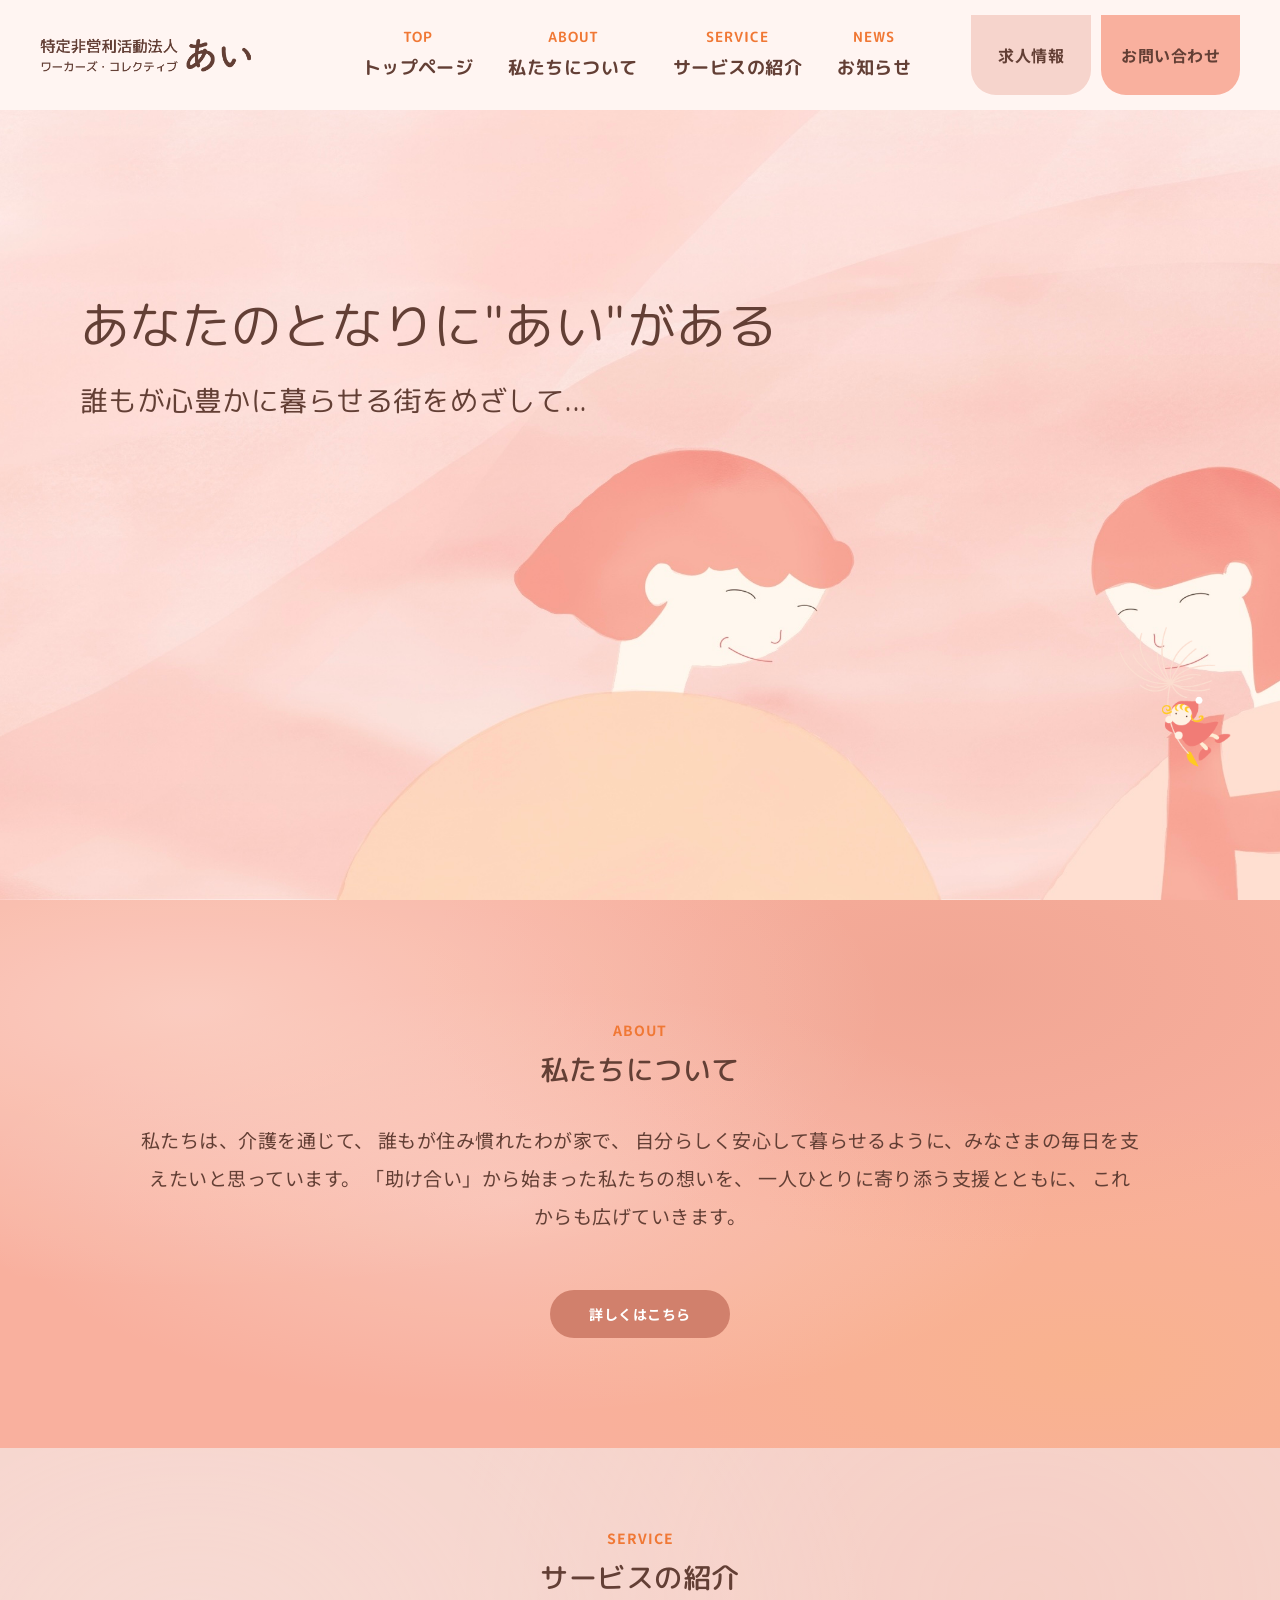
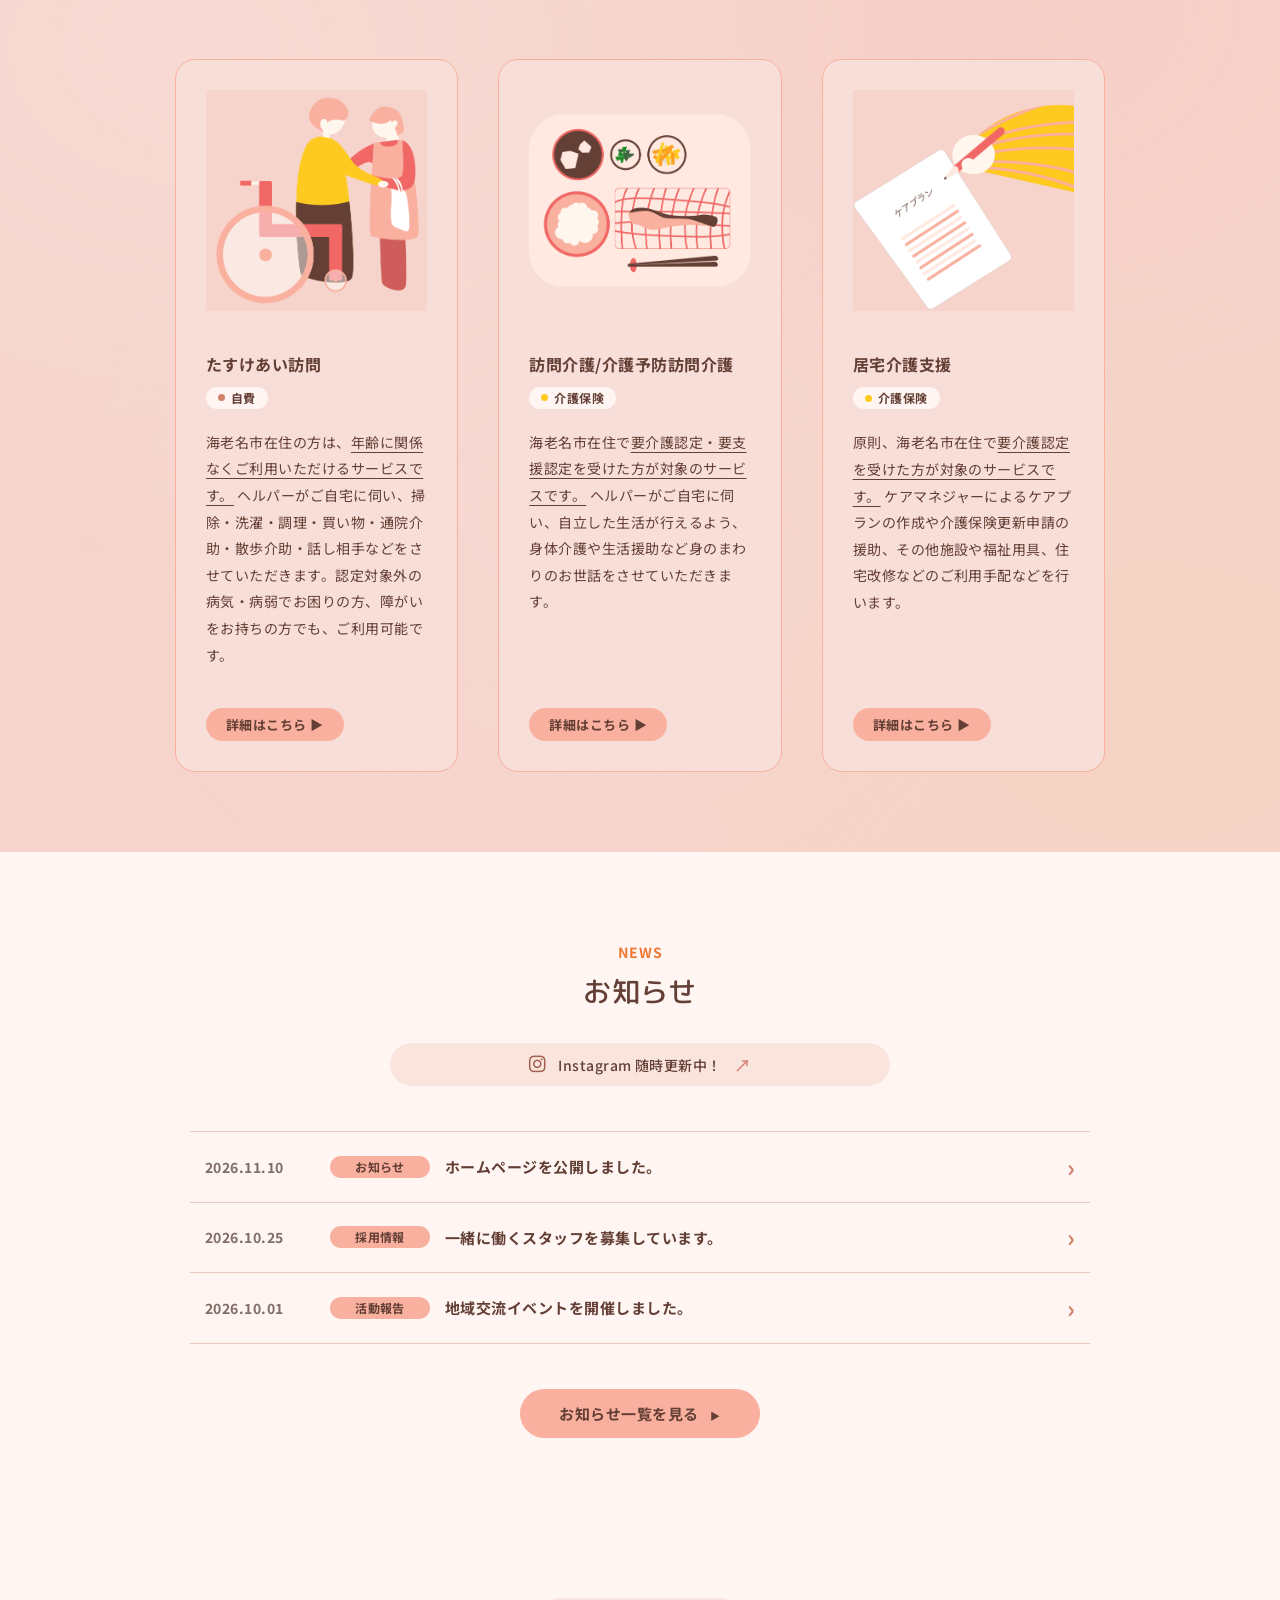
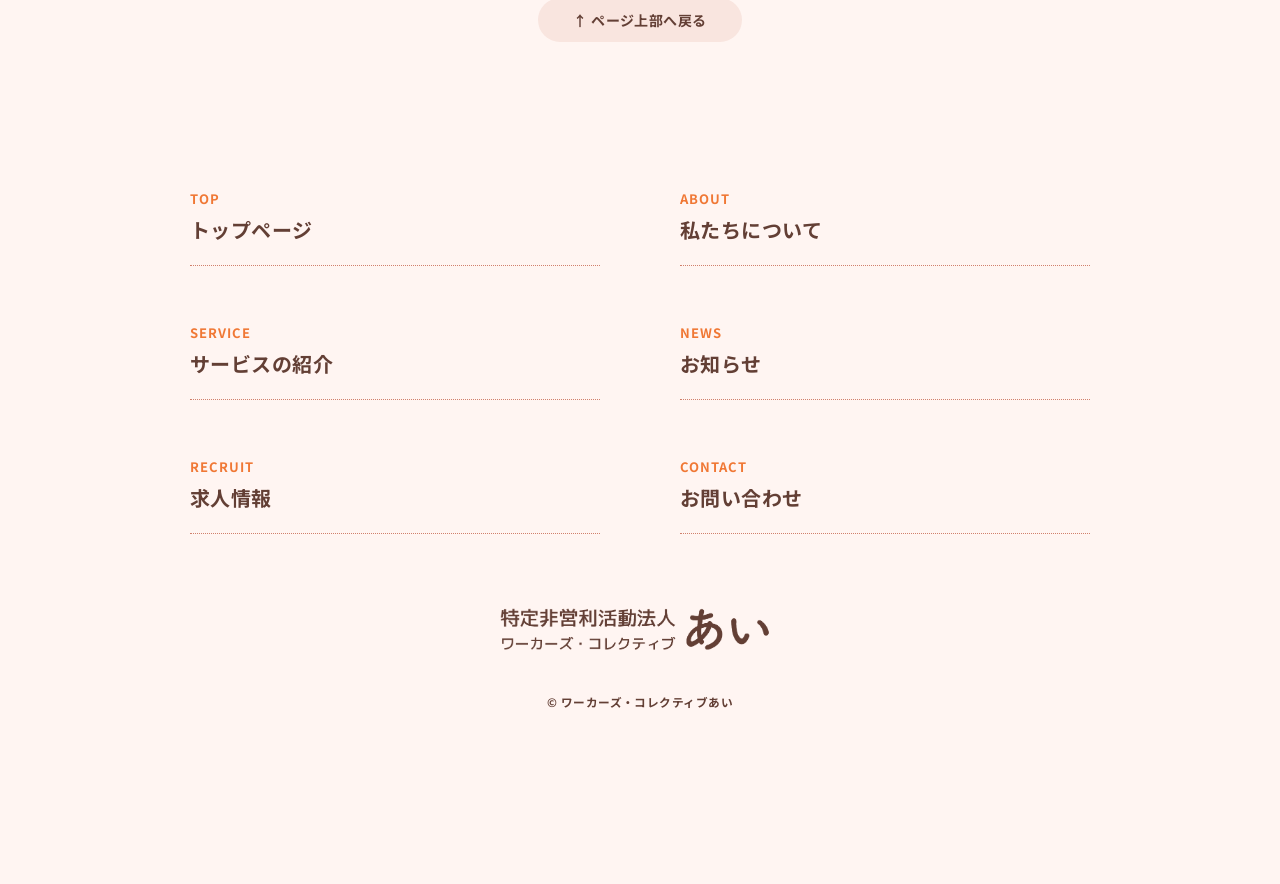
==== index.html @ 120c7721 "11131552" ====
<!DOCTYPE html>
<html>

<head>
    <meta charset="UTF-8">
    <title> トップページ |ワーカーズ・コレクティブ あい</title>
    <meta name="description" content="あなたのとなりに あい がある。誰もが心豊かに暮らせる街をめざして...">
    <meta name="viewport" content="width=device-width">
    <script src="./js/toggle-menu.js"></script>
    <link href="./css/common.css" rel="stylesheet">
    <link href="./css/index.css" rel="stylesheet">
    <link rel="preconnect" href="https://fonts.googleapis.com">
    <link rel="preconnect" href="https://fonts.gstatic.com" crossorigin>
    <link href="https://fonts.googleapis.com/css2?family=M+PLUS+Rounded+1c:wght@400;500;700&family=Noto+Sans+JP:wght@400;500;700&display=swap" rel="stylesheet">
<!-- Font Awesome -->
<link rel="stylesheet"
href="https://cdnjs.cloudflare.com/ajax/libs/font-awesome/6.5.2/css/all.min.css">
<link href="https://fonts.googleapis.com/css2?family=M+PLUS+Rounded+1c:wght@400;500;700&family=Noto+Sans+JP:wght@400;500;700&family=Montserrat:wght@400;500;600&display=swap" rel="stylesheet"></head>

<body>

<!-- headerここから -->
<header class="header" id="top">
    <div class="header-inner">

        <!-- ロゴ -->
        <a class="header-logo" href="./index.html">
            <img src="./images/index/logo-header.png" alt="あい">
        </a>

        <!-- メニュー本体 -->
        <div class="header-site-menu">
            <nav class="site-menu">
                <ul>
                    <li>
                        <a href="./index.html">
                            <span class="menu-en">TOP</span>
                            <span class="menu-ja">トップページ</span>
                        </a>
                    </li>

                    <li>
                        <a href="./about.html">
                            <span class="menu-en">ABOUT</span>
                            <span class="menu-ja">私たちについて</span>
                        </a>
                    </li>

                    <li>
                        <a href="./service.html">
                            <span class="menu-en">SERVICE</span>
                            <span class="menu-ja">サービスの紹介</span>
                        </a>
                    </li>

                    <li>
                        <a href="./news.html">
                            <span class="menu-en">NEWS</span>
                            <span class="menu-ja">お知らせ</span>
                        </a>
                    </li>
                </ul>
            </nav>
        </div>

        <!-- 求人・お問い合わせボタン -->
        <div class="header-actions">

            <a href="./recruit.html" class="header-action recruit">
                求人情報
            </a>

            <a href="./contact.html" class="header-action contact">
                お問い合わせ
            </a>

            <!-- スマホ用MENUボタン -->
            <button class="toggle-menu-button"
                aria-label="メニューを開く"
                aria-expanded="false">
                <span></span>
                <span></span>
                <span class="menu-label">MENU</span>
            </button>

        </div>

    </div>
</header>
<!-- headerここまで -->

    <!-- mainここから -->
<main class="main">
    <div class="first-view">
<div class="ai-character-wrap">
    <img class="ai-character" src="./images/index/ai.png" alt="">
</div>
        <div class="first-view-text fade-in">
            <h1>あなたのとなりに"あい"がある</h1>
            <h2>誰もが心豊かに暮らせる街をめざして...</h2>
        </div>
    </div>
    

<div class="concept">

    <section class="concept-inner watercolor-bg">

        <p class="section-en fade-in">ABOUT</p>

        <h1 class="fade-in">私たちについて</h1>

        <p class="conceptmessage fade-in">
            私たちは、介護を通じて、
            誰もが住み慣れたわが家で、
            自分らしく安心して暮らせるように、みなさまの毎日を支えたいと思っています。
            「助け合い」から始まった私たちの想いを、
            一人ひとりに寄り添う支援とともに、
            これからも広げていきます。
        </p>

        <div class="link-button-area fade-in">
            <a class="link-button fade-in" href="./about.html">詳しくはこちら</a>
        </div>

    </section>

</div>


        <div class="service">
<p class="section-en fade-in">SERVICE</p>
<h1 class="fade-in">サービスの紹介</h1>

            <ul class="service-list fade-in">
                <li> 
                    <div class="service-card fade-in">

        <img src="./images/index/service1.png" alt="たすけあい訪問(自費)">
                   
                        <dl>
                        <dt class="service-title">
                            たすけあい訪問
                        </dt>

                                                    <span class="service-badge">
                                <span class="badge-dot"></span>
                                自費
                            </span>

<dd>
  海老名市在住の方は、<span class="underline-text">年齢に関係なくご利用いただけるサービスです。</span>

  ヘルパーがご自宅に伺い、掃除・洗濯・調理・買い物・通院介助・散歩介助・話し相手などをさせていただきます。認定対象外の病気・病弱でお困りの方、障がいをお持ちの方でも、ご利用可能です。
                        </dd>
                    </dl>

                    <!-- 詳細はこちらボタン -->
                    <div class="service-more">
                        <a href="./service.html">詳細はこちら ▶</a>
                    </div>

                    </div>
                </li>


                <li>
                    <div class="service-card fade-in">
                    <img src="./images/index/service2.png" alt="訪問介護・介護予防 訪問介護(介護保険)">
                    <dl>
                        <dt class="service-title">
                            訪問介護/介護予防訪問介護
                        </dt>
                                                    <span class="service-badge">
                                <span class="badge-dot2"></span>
                                介護保険
                            </span>

<dd>
  海老名市在住で<span class="underline-text">要介護認定・要支援認定を受けた方が対象のサービスです。</span>

  ヘルパーがご自宅に伺い、自立した生活が行えるよう、身体介護や生活援助など身のまわりのお世話をさせていただきます。
</dd>
                    </dl>
                    <div class="service-more">
    <a href="./service.html">詳細はこちら ▶</a>
</div>

</div>
                </li>

                <li>
                    <div class="service-card fade-in">
                    <img src="./images/index/service3.png" alt="居宅介護支援(介護保険)">
                    <dl>
                        <dt class="service-title">
                            居宅介護支援
                        </dt>
                            <span class="service-badge">
                                <span class="badge-dot2"></span>
                                介護保険
                            </span>

                            <dd>原則、海老名市在住で<span
                                class="underline-text">要介護認定を受けた方が対象のサービスです。</span>
                            ケアマネジャーによるケアプランの作成や介護保険更新申請の援助、その他施設や福祉用具、住宅改修などのご利用手配などを行います。
                        </dd>
                    </dl>
<div class="service-more">
    <a href="./service.html">詳細はこちら ▶</a>
</div>
                    </div>
                </li>
            </ul>
        </div>

<!-- NEWSここから -->
<section class="news-section">

    <div class="news-inner">

<div class="news-heading">
    <p class="section-en fade-in">NEWS</p>
    <h1 class="fade-in">お知らせ</h1>
</div>

<!-- Instagram案内 -->
<a class="news-instagram-banner"
   href="https://www.instagram.com/ai_ebina_ai/"
   target="_blank"
   rel="noopener noreferrer">

    <i class="fa-brands fa-instagram"></i>
    <span>Instagram 随時更新中！</span>
    <span class="instagram-arrow">↗</span>

</a>

<div class="news-list">
            <a href="#" class="news-item">
                <time datetime="2026-11-10">2026.11.10</time>
                <span class="news-category">お知らせ</span>
                <span class="news-title">
                    ホームページを公開しました。
                </span>
                <span class="news-arrow">›</span>
            </a>

            <a href="#" class="news-item">
                <time datetime="2026-10-25">2026.10.25</time>
                <span class="news-category">採用情報</span>
                <span class="news-title">
                    一緒に働くスタッフを募集しています。
                </span>
                <span class="news-arrow">›</span>
            </a>

            <a href="#" class="news-item">
                <time datetime="2026-10-01">2026.10.01</time>
                <span class="news-category">活動報告</span>
                <span class="news-title">
                    地域交流イベントを開催しました。
                </span>
                <span class="news-arrow">›</span>
            </a>

        </div>

        <div class="news-more">
            <a href="./news.html">お知らせ一覧を見る <span>▶</span></a>
        </div>

    </div>

</section>
<!-- NEWSここまで -->

<!-- TOPへ戻るボタン -->
<div class="page-top">
    <a href="#top">
         ↑ ページ上部へ戻る
    </a>
</div>

    </main>
    <!-- mainここまで -->

<!-- footerここから -->
<footer class="footer">

    <!-- サイトマップ -->
    <nav class="footer-sitemap">
        <ul>
            <li>
                <a href="./index.html">
                    <span class="footer-en">TOP</span>
                    <span class="footer-ja">トップページ</span>
                </a>
            </li>

            <li>
                <a href="./about.html">
                    <span class="footer-en">ABOUT</span>
                    <span class="footer-ja">私たちについて</span>
                </a>
            </li>

            <li>
                <a href="./service.html">
                    <span class="footer-en">SERVICE</span>
                    <span class="footer-ja">サービスの紹介</span>
                </a>
            </li>

            <li>
                <a href="./news.html">
                    <span class="footer-en">NEWS</span>
                    <span class="footer-ja">お知らせ</span>
                </a>
            </li>

            <li>
                <a href="./recruit.html">
                    <span class="footer-en">RECRUIT</span>
                    <span class="footer-ja">求人情報</span>
                </a>
            </li>

            <li>
                <a href="./contact.html">
                    <span class="footer-en">CONTACT</span>
                    <span class="footer-ja">お問い合わせ</span>
                </a>
            </li>
        </ul>
    </nav>

    <!-- ロゴ -->
    <a class="footer-logo" href="./index.html">
            <img src="./images/index/logo-header.png" alt="あい">
    </a>

    <!-- コピーライト -->
    <p class="copyright">
        <small>&copy; ワーカーズ・コレクティブあい</small>
    </p>

</footer>
<!-- footerここまで -->
    <script src="./js/fade-in.js"></script>
    <script src="./js/ai-scroll.js"></script>

<svg class="watercolor-filter"
     xmlns="http://www.w3.org/2000/svg">
    <filter id="watercolor">
        <feTurbulence
            type="fractalNoise"
            baseFrequency="0.025"
            numOctaves="3"
            seed="8"
            result="noise"
        />
        <feDisplacementMap
            in="SourceGraphic"
            in2="noise"
            scale="18"
        />
    </filter>
</svg>

</body>

</html>
---- css/common.css ----
@charset "utf-8";

/* 基本設定 */
*,
::before,
::after {
  padding: 0;
  margin: 0;
  box-sizing: border-box;
}

ul,
ol {
  list-style: none;
}

a {
  color: inherit;
  text-decoration: none;
}

body {
  font-family: "Noto Sans JP", sans-serif;
  font-size: 16px;
  color: #633F35;
  line-height: 1;
  background-color: #FFF5F2;
  font-weight: 700;
  letter-spacing: 0.03em;
}

img {
  max-width: 100%;
}

/* ヘッダー */
.header-inner {
  max-width: 1200px;
  height: 110px;
  margin-left: auto;
  margin-right: auto;
  padding-left: 40px;
  padding-right: 40px;
  display: flex;
  justify-content: space-between;
  align-items: center;
}

.toggle-menu-button {
  display: none;
}

.header-logo {
  display: block;
  width: 220px;
}

.site-menu ul {
  display: flex;
  align-items: center;
}

.site-menu ul li {
  margin-left: 10px;
  margin-right: 10px;
}

/* 右上のボタン共通 */
.site-menu .nav-button {
  display: flex;
  align-items: center;
  justify-content: center;

  height: 80px;
  padding: 0 20px;

  color: #ffffff;
  border-radius: 0 0 30px 30px;

  margin-left: 0;
  margin-right: 0;
}

/* メニュー項目の隙間 */
.site-menu ul {
  display: flex;
  gap: 20px;
}

/* 求人情報 */
.site-menu .recruit {
  background-color: #633F35;
}

/* お問い合わせ */
.site-menu .contact {
  background-color: #FFCC20;
  color: #633F35;
}

/* メニューバー */
.site-menu {
  font-family: "M PLUS Rounded 1c", sans-serif;
    font-weight:600;
}

/* 見出し */
h1,
h2,
h3,
h4 {
  font-family: "M PLUS Rounded 1c", sans-serif;
}

/* メニューバーの文字を折り返さない */
.site-menu a {
  white-space: nowrap;
  font-size: 15px;
}

@media (max-width: 1400px) {
  .site-menu ul li {
    margin-left: 5px;
    margin-right: 5px;
  }

  .site-menu .nav-button {
    padding: 0 12px;
  }
}

/* フッター */
.footer {
  color: #633F35;
  background-color: #FFF5F2;
  padding: 60px 30px 25px;
  display: flex;
  flex-direction: column;
  align-items: center;
}

/* サイトマップ */
.footer-sitemap {
  width: 100%;
  max-width: 1000px;
  margin: 0 auto;
}

.footer-sitemap ul {
  display: flex;
  flex-direction: column;
  width: 100%;
}

.footer-sitemap li {
  width: 100%;
  border-bottom: 5px dotted #d1806c;
}

.footer-sitemap a {
  display: flex;
  flex-direction: column;
  padding: 25px 0;
}

/* 英語の小見出し */
.footer-en {
  color: #F07835;
  font-size: 14px;
  font-weight: bold;
  letter-spacing: 1px;
  margin-bottom: 10px;
}

/* 日本語のタイトル */
.header-site-menu .menu-ja {
    color: #633F35;
    font-size: 18px;
    font-weight: bold;
    line-height: 1.5;
}

/* フッターロゴ */
.footer-logo {
  display: block;
  width: 235px;
  margin-top: 50px;
}

/* コピーライト */
.copyright {
  font-size: 14px;
  font-weight: bold;
  margin-top: 30px;
  text-align: center;
}

/* スマートフォン対応 */
@media (max-width: 1100px) {

  /* ヘッダー */
  .header {
    position: fixed;
    top: 0;
    left: 0;
    width: 100%;
    height: 100px;
    z-index: 100;
    background-color: #ffffff;
  }

  .header-inner {
    display: flex;
    align-items: center;
    justify-content: space-between;
    height: 100px;
    padding: 0 5px 0 15px;
    position: relative;
  }

  /* ロゴ */
  .header-logo {
    display: block;
width: 180px;
    flex-shrink: 1;
  }

  .header-logo img {
    display: block;
    width: 100%;
    height: auto;
  }

  /* 右上の3つのボタン */
  .header-actions {
    display: flex;
    align-items: stretch;
    gap: 4px;
    height: 100px;
    flex-shrink: 0;
    position: relative;
    z-index: 101;
  }

  .header-action,
  .toggle-menu-button {
width: 60px;
    height: 100px;
    display: flex;
    align-items: center;
    justify-content: center;
    flex-direction: column;
    margin: 0;
    padding: 5px;
    border: none;
    border-radius: 0 0 15px 15px;
    color: #ffffff;
    font-size: 11px;
    font-weight: bold;
    text-align: center;
    text-decoration: none;
    box-sizing: border-box;
    cursor: pointer;
  }

  /* 求人情報 */
  .header-action.recruit {
    background-color: #F3A28F;
  }

  /* お問い合わせ */
  .header-action.contact {
    background-color: #E77870;
  }

  /* MENUボタン */
  .toggle-menu-button {
    background-color: #633F35;
    gap: 6px;
  }

  /* MENUボタンの2本線 */
  .toggle-menu-button span:not(.menu-label) {
    display: block;
    width: 22px;
    height: 2px;
    background-color: #ffffff;
    transition: transform 0.3s ease;
  }

  /* MENUの文字 */
  .toggle-menu-button .menu-label {
    display: block;
    font-size: 11px;
    line-height: 1;
  }

  /* メニューを開いたとき、2本線を×にする */
  .toggle-menu-button.is-show span:nth-child(1) {
    transform: translateY(4px) rotate(45deg);
  }

  .toggle-menu-button.is-show span:nth-child(2) {
    transform: translateY(-4px) rotate(-45deg);
  }

  /* MENUをCLOSEに変更 */
  .toggle-menu-button.is-show .menu-label {
    font-size: 0;
  }

  .toggle-menu-button.is-show .menu-label::after {
    content: "CLOSE";
    font-size: 10px;
  }

/* 開いたときのメニュー */
/* メニュー本体 */
.header-site-menu {
    display: block;
    position: fixed;
    top: 110px;
    left: 0;
    right: 0;
    bottom: 0;
    overflow-y: auto;
    background-color: #FFF5F2;
    z-index: 90;
    padding: 40px 16px 25px;

    /* 最初は透明で隠す */
    opacity: 0;
    visibility: hidden;
    pointer-events: none;

    /* ゆっくり透明度を変える */
    transition:
        opacity 0.7s ease,
        visibility 0.7s ease;
}

/* メニューを開いた状態 */
.header-site-menu.is-show {
    opacity: 1;
    visibility: visible;
    pointer-events: auto;
}

/* 白い角丸パネル */
.header-site-menu .site-menu {
    background-color: #ffffff;
    border-radius: 35px;
    padding: 25px 25px 30px;
    min-height: 100%;
}

/* メニュー項目 */
.header-site-menu .site-menu ul {
    display: flex;
    flex-direction: column;
    align-items: stretch;
    gap: 0;
}

/* 各項目 */
.header-site-menu .site-menu li {
    width: 100%;
    text-align: left;
    border-bottom: 5px dotted #d1806c;
}


/* メニューのリンク */
.header-site-menu .site-menu a {
    display: flex;
    flex-direction: column;
    padding: 15px 0;
    text-decoration: none;
}

/* 英語の小見出し */
.header-site-menu .menu-en {
    color: #F07835;
    font-size: 14px;
    font-weight: bold;
    letter-spacing: 1px;
    margin-bottom: 10px;
}

/* 日本語のタイトル */
.header-site-menu .menu-ja {
    color: #633F35;
    font-size: 18px;
    font-weight: bold;
    line-height: 1.5;
}

/* メニュー内の求人・お問い合わせボタンは隠す */
.header-site-menu .nav-button {
    display: none;
}
  /* ヘッダー固定分の余白 */
  main {
    padding-top: 100px;
  }

/* フッター */
.footer {
  padding: 40px 25px 20px;
}

.footer-logo {
  width: 180px;
  margin-top: 40px;
}

.footer-en {
  font-size: 12px;
}

.footer-ja {
  font-size: 20px;
}

.copyright {
  font-size: 12px;
  margin-top: 25px;
}
}


/* フッター：サイトマップ */
.footer-sitemap {
  width: 100%;
  max-width: 1000px;
  margin: 0 auto;
}

.footer-sitemap ul {
  display: grid;
  grid-template-columns: 1fr 1fr;
  column-gap: 60px;
  row-gap: 40px;
  width: 100%;
}

.footer-sitemap li {
  position: relative;
  border-bottom: 1px dotted #d1806c;
}

.footer-sitemap a {
  display: flex;
  flex-direction: column;
  padding: 20px 0;
}

/* 英語の見出し */
.footer-en {
  color: #F07835;
  font-size: 14px;
  font-weight: bold;
  letter-spacing: 1px;
  margin-bottom: 10px;
}

/* 日本語の見出し */
.footer-ja {
  color: #633F35;
  font-size: 23px;
  font-weight: bold;
  line-height: 1.5;
}

/* フッターロゴ */
.footer-logo {
  display: block;
  width: 280px;
  max-width: 80%;
  margin: 60px auto 0;
}

.footer-logo img {
  display: block;
  width: 100%;
  height: auto;
}

/* コピーライト */
.copyright {
  margin-top: 30px;
  text-align: center;
  font-size: 14px;
}

/* スマートフォン */
@media (max-width: 800px) {
  .footer {
    padding: 40px 25px 20px;
  }

  .footer-sitemap ul {
    column-gap: 25px;
    row-gap: 25px;
  }

  .footer-sitemap a {
    padding: 15px 0;
  }

  .footer-en {
    font-size: 12px;
  }

  .footer-ja {
    font-size: 16px;
  }

  .footer-logo {
    width: 220px;
    margin-top: 40px;
  }

  .copyright {
    font-size: 12px;
  }
}

/* フッターのサイトマップ調整 */
.footer-sitemap {
  max-width: 1350px;
  width: 100%;
}

/* 左右2列の幅と間隔 */
.footer-sitemap ul {
  grid-template-columns: 1fr 1fr;
  column-gap: 80px;
}

/* 英語の見出し */
.footer-en {
  font-size: 13px;
}

/* 日本語の見出し */
.footer-ja {
  font-size: 20px;
}

/* スマホ表示 */
@media (max-width: 800px) {
  .footer-sitemap {
    width: 100%;
  }

  .footer-sitemap ul {
    column-gap: 20px;
  }

  .footer-ja {
    font-size: 16px;
  }
}

/* フッターのサイトマップ：左右に余白を戻す */
.footer-sitemap {
  width: calc(100% - 80px);
  max-width: 900px;
  margin-left: auto;
  margin-right: auto;
}

/* スマホ */
@media (max-width: 800px) {
  .footer-sitemap {
    width: calc(100% - 40px);
  }
}

/* PC版ヘッダー */
@media (min-width: 1101px) {

  /* ヘッダー全体 */
  .header-inner {
    display: flex;
    align-items: center;
    justify-content: space-between;

    width: 100%;
    max-width: 1800px;
    height: 110px;

    margin: 0 auto;
    padding: 0 40px;
    gap: 25px;
  }

  /* ロゴ */
  .header-logo {
    display: block;
    width: 220px;
    flex-shrink: 0;
  }

  .header-logo img {
    display: block;
    width: 100%;
    height: auto;
  }

/* PC版メニュー本体 */
.header-site-menu {
  display: block;
  flex: 1;
  min-width: 0;
}

  /* メニュー項目 */
  .header-site-menu .site-menu ul {
    display: flex;
    align-items: center;
    justify-content: space-around;
    gap: 20px;
  }

  /* メニューリンク */
  .header-site-menu .site-menu a {
    display: flex;
    flex-direction: column;
    align-items: center;
    justify-content: center;

    white-space: nowrap;
    font-size: 16px;
  }

  /* 英語の見出し */
  .header-site-menu .menu-en {
    color: #F07835;
    font-size: 14px;
    font-weight: 700;
    letter-spacing: 1px;
    margin-bottom: 10px;
  }

  /* 日本語の見出し */
  .header-site-menu .menu-ja {
    color: #633F35;
    font-size: 18px;
    font-weight: 700;
    line-height: 1.5;
  }

/* PC版：求人・お問い合わせボタンを表示 */
.header-actions {
  display: flex;
  align-items: center;
  gap: 10px;
  flex-shrink: 0;
}

  /* PC用の求人・お問い合わせボタン */
  .header-site-menu .nav-button {
    display: flex;
    align-items: center;
    justify-content: center;

    height: 80px;
    padding: 0 20px;

    white-space: nowrap;
    font-size: 16px;

    border-radius: 0 0 30px 30px;
  }

  /* 求人情報 */
  .header-site-menu .nav-button.recruit {
    background-color: #633F35;
    color: #ffffff;
  }

  /* お問い合わせ */
  .header-site-menu .nav-button.contact {
    background-color: #FFCC20;
    color: #633F35;
  }

  /* PCではMENUボタンを非表示 */
  .toggle-menu-button {
    display: none;
  }

}

/* スマホ：メニュー内の求人・お問い合わせボタンを非表示 */
@media (max-width: 1100px) {
  .header-site-menu .nav-button {
    display: none !important;
  }
}



/* PC版：求人・お問い合わせボタン */
@media (min-width: 1101px) {
  .header-site-menu .nav-button {
    display: flex;
  }
}

/* スマホ版：スマホ用ボタンを表示 */
@media (max-width: 1100px) {
  .header-actions {
    display: flex;
  }

  .header-site-menu .nav-button {
    display: none !important;
  }
}

/* PC版：求人情報・お問い合わせボタン */
@media (min-width: 1101px) {

  .header-actions {
    display: flex;
    align-items: center;
    gap: 10px;
  }

  .header-action {
    display: flex;
    align-items: center;
    justify-content: center;

    height: 80px;
    min-width: 120px;
    padding: 0 20px;

    border-radius: 0 0 25px 25px;

    font-size: 16px;
    font-weight: bold;
    white-space: nowrap;
  }

  /* 求人情報 */
  .header-action.recruit {
    background-color: #F6D4CC;
    color:#633F35;
  }

  /* お問い合わせ */
  .header-action.contact {
    background-color: #F9B09E;
    color: #633F35;
  }

}

/* PC版：メニュー部分を横スクロール可能にする */
@media (min-width: 1101px) {

  .header-site-menu {
    flex: 0 1 auto;
    min-width: 0;
    margin-left: auto;
    margin-right: 30px;

    overflow-x: auto;
    overflow-y: hidden;

    /* スクロールバーを非表示 */
    scrollbar-width: none;
  }

  /* Chrome・Edgeなど */
  .header-site-menu::-webkit-scrollbar {
    display: none;
  }

.header-site-menu .site-menu ul {
    display: flex;
    justify-content: flex-start;
    gap: 25px;

    width: max-content;
    min-width: 0;
    flex-wrap: nowrap;
}

  .header-site-menu .site-menu li {
    flex-shrink: 0;
  }

}

/* =========================
   TOPへ戻るボタン
========================= */

.page-top {
    display: flex;
    justify-content: center;
    padding: 60px 0 70px;
    background-color: #FFF5F2;
}

.page-top a {
    display: inline-flex;
    align-items: center;
    justify-content: center;
    gap: 12px;
    min-width: 190px;
    padding: 15px 35px;
    background-color: #F9E5DF;
    color: #633F35;
    border-radius: 50px;
    font-size: 14px;
    font-weight: 700;
    text-decoration: none;
    transition: background-color 0.3s, transform 0.3s;
}

.page-top a:hover {
    background-color: #F6D4CC;
    transform: translateY(-3px);
}

/* スマートフォン */
@media (max-width: 768px) {

    .page-top {
        padding: 40px 0 50px;
    }

    .page-top a {
        min-width: 160px;
        padding: 13px 28px;
        font-size: 13px;
    }
}
---- css/index.css ----
@charset "utf-8";


.first-view {
  height: calc(100vh - 110px);

  background-image: url(../images/index/bg-main.jpg);
  background-repeat: no-repeat;
  background-position: center center;
  background-size: cover;

  display: flex;
  align-items: center;

  background-color: #FFF5F2;
}

/* ファーストビュー背景を左右にゆっくり動かす */
.first-view {
  background-position: 50% center;
  animation: bg-slide 20s linear infinite alternate;
}

@keyframes bg-slide {
  from {
    background-position: 100% center;
  }
  to {
    background-position: 0% center;
    }
}

.first-view-text {
  width: 100%;
  max-width: 1200px;
  margin-left: auto;
  margin-right: auto;
  padding-left: 40px;
  padding-bottom: 300px;
  color: #633F35;

}

.first-view-text h1 {
  font-size: 50px;
  line-height: 72px;
  font-weight: 400;
}

.first-view-text h2 {
  font-size: 28px;
  line-height: 40px;
  font-weight: 400;
  margin-top: 20px;
transform: translateX(2px);
}

.first-view-text p {
  font-size: 20px;
  line-height: 40px;
    font-weight: 400;

  margin-top: 20px;
transform: translateX(2px);
}

html {
  scroll-behavior: smooth;
}

.concept {
  text-align: center;
  margin-top: 0;
  margin-bottom: 0;
  padding-top: 120px;
  padding-bottom: 100px;
  line-height: 1.5;
  background-color: #F9B09E;
}

.concept h1 {
  font-size: 25px;
 font-weight:500;
  text-align: center;
  margin-bottom: 50px;
}

.concept p {
  margin-top: 30px;
    font-weight: normal;
  line-height: 2;
  margin-bottom: 55px;
}

  .conceptmessage {
        max-width: 1000px;
    width: 90%;
    margin: 50px auto 0;
    font-size: 19px;
    line-height: 2;
    text-align: center;
  }

.link-button-area {
  text-align: center;
  margin-top: 10px;
  margin-bottom: 10px;
}

.link-button {
  background-color: #d1806c;
  display: inline-block;
  min-width: 180px;
  line-height: 48px;
  border-radius: 24px;
  font-size: 14px;
  color: #ffffff;
}

.link-button:hover {
  background-color: #dc7157;
}

.service {
  background-color: #F6D4CC;
  padding-top: 80px;
  padding-bottom: 80px;
}

.service h1 {
  font-size: 28px;
  font-weight: 500;
  text-align: center;
}

.service .yomi {
  font-size: 18px;
  margin-top: 20px;
  margin-bottom: 20px;
  text-align: center;
}

.service .yomi::after {
  content: '';
  display: block;
  width: 36px;
  height: 3px;
  background-color: #633F35;
  margin-top: 20px;
  margin-left: auto;
  margin-right: auto;
  margin-bottom: 60px;
}

.service h2 {
  font-size: 18px;
  font-weight: normal;
  text-align: center;
  margin-bottom: 60px;
}

.last-memo {
  font-size: 18px;
  font-weight: normal;
  text-align: center;
  margin-top: 80px;
  margin-bottom: 40px;
}

.service-list {
  width: 930px;
  max-width: 90%;
  margin-top: 60px;
  margin-left: auto;
  margin-right: auto;

  display: grid;
  grid-template-columns: repeat(3, 1fr);
  column-gap: 40px;
  row-gap: 70px;
}

.service-list dl {
  margin-top: 45px;
}

.service-list dt {
  font-weight: bold;
  font-size: 16px;
}

.service-list dd {
  font-size: 14px;
  line-height: 1.9;
  margin-top: 20px;
  margin-bottom: 15px;
  font-weight: normal;
  text-align: left;
  overflow-wrap: normal;
}

/* サービス見出しとラベル */
.service-title {
  display: flex;
  align-items: center;
  gap: 10px;
  flex-wrap: wrap;
}

/* 自費ラベル */
.service-badge {
  display: inline-flex;
  align-items: center;
  gap: 6px;

  background-color: #FFF5F2;
  color: #633F35;

  font-size: 12px;
  font-weight: 700;

  padding: 5px 12px;
  border-radius: 20px;

  margin-top: 15px;
    width: fit-content;
  align-self: flex-start;
}

/* ラベル内の小さな丸 */
.badge-dot {
  display: inline-block;

  width: 7px;
  height: 7px;

  background-color: #D1826D;
  border-radius: 50%;
}

/* ラベル内の小さな丸 */
.badge-dot2{
  display: inline-block;

  width: 7px;
  height: 7px;

  background-color: #FFCA20;
  border-radius: 50%;
}

.service-card {
  background-color: #f8ded8;
  border: 1px solid #F9B09E;
  border-radius: 20px;
  padding: 30px;
  width: 100%;
}

.simple-line hr {
  border: none;
  border-top: 4px solid #633F35;
  margin: 40px 0;
}

.service-list .target {
  margin-top: 30px;
  font-size: 13px;
  font-weight: normal;
}

.service-list .memo {
  margin-top: 10px;
  font-size: 13px;
  padding-left: 1px;
}

.underline-text {
  text-decoration: underline;
  text-decoration-color: #633F35;
  text-decoration-thickness: 1px;
  text-underline-offset: 4px;
  line-height: 1.9;
}

.link-button-process:hover {
  background-color: #dc7157;
}

.fade-in {
  opacity: 0;
  transform: translateY(20px);
  transition: opacity 1.8s ease, transform 1.8s ease;
}

.fade-in.show {
  opacity: 1;
  transform: translateY(0);
}

/* ファーストビューのメイン文字 */
.first-view-text h1 {
  opacity: 0;
  transform: translateY(20px);
  animation: text-fade-up 1.5s ease forwards;
  animation-delay: 0.5s;
}

/* ファーストビューの副題 */
.first-view-text h2 {
  opacity: 0;
  transform: translateY(20px);
  animation: text-fade-up 1.5s ease forwards;
  animation-delay: 1.2s;
}

/* 下からふわっと表示 */
@keyframes text-fade-up {
  to {
    opacity: 1;
    transform: translateY(0);
  }
}

.button.fade-in {
  transition-delay: 0.4s;
}


@media (max-width: 800px) {


  .first-view {
    height: calc(100vh - 110px);
    background-image: url(../images/index/bg-main-sp.jpg);
    background-repeat: no-repeat;
    background-position: center top;
    background-size: cover;
    align-items: flex-start;
    width: 100%;
  }

  .first-view-text {
    padding-top: 60px;
    padding-left: 20px;
    width: 100%;
  }

  .first-view-text h1 {
    font-size: 25px;
    line-height: 48px;
  }

  .first-view-text h2 {
  font-size: 20px;
  line-height: 40px;
  font-weight: 400;
  margin-top: 20px;
transform: translateX(2px);
}

  .first-view-text p {
    font-size: 14px;
    margin-top: 15px;
  }

  .concept {
    padding-left: 20px;
    padding-right: 20px;
  }

  .concept h1 {
    text-align: center;
  }

  .concept h2 {
    text-align: center;
  }

  .concept p {
    text-align: center;
  }

  .service {
    padding-left: 20px;
    padding-right: 20px;
  }

  .service h2 {
    line-height: 30px;
    font-size: 17px;
  }

  .case {
    display: block;
    padding-left: 15px;
    padding-right: 15px;
  }

  .case h1 {
    font-size: 25px;
    font-weight: bold;
    margin-bottom: 30px;
  }

  .homecase {
    display: block;
    width: 500px;
    margin-top: 5px;
  }

  .homecase-text h2 {
    display: block;
    text-align: center;
    margin-bottom: 5px;
    margin-top: 5px;
  }

  .reverse .homecase-text {
    margin-left: 40px;
    margin-right: 0;
    margin-top: 5px;
  }

  .homecase-text {
    margin-right: 0;
    display: block;
  }

  .homecase img {
    width: 100%;
    height: auto;
    margin-top: 25px;
  }

  .homecase p {
    text-align: center;
  }

  .Process {
    padding-left: 20px;
    padding-right: 20px;
  }

  .Process h2 {
    font-size: 25px;
    font-weight: bold;
    margin-bottom: 10px;
  }

  .Process-list {
    padding-left: 20px;
    padding-right: 20px;
  }

  .Process-list li {
    width: 220px;
    margin-left: 30px;
  }

}

/* PC：サービスカードの高さを揃える */
@media (min-width: 768px) {
  .service-list {
    align-items: stretch;
  }

  .service-list li {
    height: 100%;
  }

  .service-card {
    height: 100%;
    box-sizing: border-box;
  }
}

/* スマホ：サービスカードの表示調整 */
@media (max-width: 767px) {

  /* サービスカードを縦に1列で並べる */
  .service-list {
    width: 100%;
    max-width: 100%;
    grid-template-columns: 1fr;
    gap: 30px;
    margin-top: 40px;
  }

  /* カードの幅を画面に合わせる */
  .service-list li {
    width: 100%;
    height: auto;
  }

  /* カード内の余白を調整 */
  .service-card {
    width: 100%;
    height: auto;
    padding: 25px;
    box-sizing: border-box;
  }

/* スマホ：サービスカードのイラスト */
.service-card img {
  display: block;
  width: 100%;
  max-width: 200px;
  height: auto;
  margin: 0 auto 25px;
}

  /* サービス名 */
  .service-list dt {
    font-size: 18px;
    line-height: 1.6;
  }

  /* サービス説明文 */
  .service-list dd {
    font-size: 14px;
    line-height: 1.8;
    margin-top: 20px;
  }

}

/* スマホ：ファーストビューの位置を固定 */
@media (max-width: 800px) {

  .first-view {
    transform: none;
    margin-top: 0;
  }

  .first-view-text {
    transform: none;
  }

}

/* スマホ：ファーストビューの高さを安定させる */
@media (max-width: 800px) {

  .first-view {
    height: 100svh;
    min-height: 500px;
  }

}

/* キャラクターの浮遊 */
/* キャラクターの位置 */
.ai-character-wrap {
  position: fixed;
  right: 30px;
  bottom: 30px;

  width: 150px;
  z-index: 10;

  pointer-events: none;
}

/* キャラクター画像 */
.ai-character {
  display: block;
  width: 100%;
  height: auto;

  animation: ai-float 3s ease-in-out infinite;
}

/* ふわふわ浮かぶ動き */
@keyframes ai-float {
  0% {
    transform: translateY(0);
  }

  50% {
    transform: translateY(-15px);
  }

  100% {
    transform: translateY(0);
  }
}

/* ふわふわ浮かぶ動き */
@keyframes ai-float {
  0% {
    transform: translateY(0);
  }

  50% {
    transform: translateY(-15px);
  }

  100% {
    transform: translateY(0);
  }
}

/* スマホで横にはみ出さないようにする */
@media (max-width: 800px) {
  html,
  body {
    width: 100%;
    overflow-x: hidden;
  }

  .first-view {
    width: 100%;
    max-width: 100%;
    box-sizing: border-box;
  }
}

/* スマホ：キャラクターを少し小さくする */
@media (max-width: 800px) {
  .ai-character-wrap {
    width: 100px;
    right: 15px;
    bottom: 15px;
  }
}

/* サービスカード内のレイアウト */
.service-card {
  display: flex;
  flex-direction: column;
}

/* 説明文の高さをそろえる */
.service-card dl {
  display: flex;
  flex-direction: column;
  flex: 1;
}

/* 説明文 */
.service-card dd {
  flex: 1;
}

/* 詳細はこちらボタン */
.service-more {
  display: flex;
  justify-content: flex-start;
  margin-top: 25px;
}

/* 詳細はこちらボタン */
.service-more {
  display: flex;
  justify-content: flex-start;
  margin-top: 25px;
}

/* ボタン本体 */
.service-more a {
  display: inline-block;

  padding: 10px 20px;

  border: 0px solid #F9B09E;
  border-radius: 30px;

background-color: #F9B09E;

  color: #633F35;
  font-size: 13px;
  font-weight: bold;

  text-decoration: none;

  transition: 0.3s;
}

/* マウスを乗せたとき */
.service-more a:hover {
  background-color: rgba(255, 255, 255, 0.6);
}



/* =========================
   NEWS お知らせ
========================= */

.news-section {
    background-color: #FFF5F2;
    padding: 90px 20px 100px;
}

.news-inner {
    max-width: 900px;
    margin: 0 auto;
}

/* 見出し */

.news-heading {
    text-align: center;
    margin-bottom: 50px;
}

.news-heading h1 {
    font-size: 28px;
    font-weight: 500;
    color: #633F35;
    margin-bottom: 12px;
}

.news-heading p {
    font-family: 'Montserrat', sans-serif;
    font-size: 16px;
    color: #633F35;
    margin: 0;
    letter-spacing: 2px;
}

.news-heading p::after {
    content: '';
    display: block;
    width: 36px;
    height: 3px;
    background-color: #633F35;
    margin: 18px auto 0;
}

/* お知らせ一覧 */

.news-list {
    border-top: 1px solid #E9C9C0;
}

.news-item {
    display: grid;
    grid-template-columns: 110px 100px 1fr 20px;
    align-items: center;
    gap: 15px;

    padding: 22px 15px;

    border-bottom: 1px solid #E9C9C0;

    color: #633F35;
    text-decoration: none;

    transition: background-color 0.3s;
}

/* 日付 */

.news-item time {
    font-size: 14px;
    color: #806D66;
    white-space: nowrap;
}

/* カテゴリー */

.news-category {
    display: inline-block;
    text-align: center;
    padding: 5px 10px;

    background-color: #F9B09E;
    border-radius: 20px;

    font-size: 12px;
    color: #633F35;
    white-space: nowrap;
}

/* タイトル */

.news-title {
    font-size: 15px;
    line-height: 1.7;
}

/* 矢印 */

.news-arrow {
    font-size: 24px;
    color: #D1806C;
    text-align: right;
    transition: transform 0.3s;
}

/* マウスを乗せたとき */

.news-item:hover {
    background-color: rgba(249, 176, 158, 0.15);
}

.news-item:hover .news-arrow {
    transform: translateX(5px);
}

/* 一覧ボタン */

.news-more {
    text-align: center;
    margin-top: 45px;
}

.news-more a {
    display: inline-block;
    min-width: 240px;
    padding: 17px 30px;

    background-color: #F9B09E;
    border-radius: 30px;

    color:#633F35;
    font-size: 15px;
    text-decoration: none;

    transition: 0.3s;
}

.news-more a:hover {
    background-color: #F6D4CC;
    color: #633F35;
}

.news-more a span {
    font-size: 10px;
    margin-left: 8px;
}

/* スマホ */

@media (max-width: 767px) {

    .news-section {
        padding: 65px 20px 75px;
    }

    .news-heading {
        margin-bottom: 35px;
    }

    .news-heading h1 {
        font-size: 25px;
    }

    .news-item {
        grid-template-columns: 1fr 20px;
        gap: 8px;
        padding: 18px 8px;
    }

    .news-item time {
        grid-column: 1;
        font-size: 12px;
    }

    .news-category {
        grid-column: 1;
        justify-self: start;
        font-size: 11px;
        padding: 4px 12px;
    }

    .news-title {
        grid-column: 1;
        font-size: 14px;
        line-height: 1.7;
    }

    .news-arrow {
        grid-column: 2;
        grid-row: 1 / 4;
    }

    .news-more {
        margin-top: 70px;
    }

}



/* Instagram 更新案内 */

.news-instagram-banner {
    display: flex;
    align-items: center;
    justify-content: center;
    gap: 12px;

    width: 100%;
    max-width: 500px;
    margin: -20px auto 45px;
    padding: 12px 20px;

    box-sizing: border-box;
    background-color: #F9E5DE;
    border-radius: 30px;

    color: #633F35;
    text-decoration: none;
    font-size: 14px;
    font-weight: 500;

animation: instagram-bg-blink 5s ease-in-out infinite;
}

.news-instagram-banner i {
    font-size: 19px;
    color: #A65E51;
}

.instagram-arrow {
    color: #D1806C;
    font-size: 17px;
}

/* 背景色だけを明滅 */
@keyframes instagram-bg-blink {
    0%, 100% {
        background-color: #F9E5DE;
    }
    50% {
        background-color: #F6D4CC;
    }
}

.news-instagram-banner:hover {
    animation-play-state: paused;
    background-color: #F9B09E;
}

/* 動きを控えたい環境 */
@media (prefers-reduced-motion: reduce) {
    .news-instagram-banner {
        animation: none;
    }
}

/* 動きを控えたい環境では点滅を停止 */
@media (prefers-reduced-motion: reduce) {
    .news-instagram-banner {
        animation: none;
    }
}

/* スマホ */
@media (max-width: 767px) {
    .news-instagram-banner {
        margin: -10px auto 35px;
        padding: 11px 15px;
        font-size: 13px;
    }
}

/* =========================
   セクション英字見出し
   フッターとデザイン統一
========================= */

.section-en {
    font-family: "Noto Sans JP", sans-serif;
    font-size: 14px;
    font-weight: 700;
    letter-spacing: 1px;
    color: #F07835;
    text-align: center;
    margin: 0 0 10px;
}

/* ABOUT */
.concept .section-en {
    margin-bottom: 10px;
}

/* SERVICE */
.service .section-en {
    margin-bottom: 10px;
}

/* NEWS */
.news-heading .section-en {
    margin-bottom: 10px;
}

/* 日本語タイトルとの間隔 */
.concept h1,
.service h1,
.news-heading h1 {
    margin-top: 0;
}

/* NEWS既存の英字用ラインを無効化 */
.news-heading p::after {
    display: none;
}

/* スマホ */
@media (max-width: 767px) {
    .section-en {
        font-size: 12px;
    }
}

/* =========================
   トップページ見出しデザイン統一
========================= */

/* 英字共通 */
.concept p.section-en,
.service p.section-en,
.news-heading p.section-en {
    font-family: "Noto Sans JP", sans-serif !important;
    font-size: 14px !important;
    font-weight: 700 !important;
    letter-spacing: 1px !important;
    color: #F07835 !important;

    text-align: center;
    line-height: 1.5;
    margin: 0 0 8px !important;
}

/* 日本語タイトル共通 */
.concept h1,
.service h1,
.news-heading h1 {
    font-family: "M PLUS Rounded 1c", sans-serif;
    font-size: 28px;
    font-weight: 500;
    color: #633F35;

    text-align: center;
    line-height: 1.5;
    margin-top: 0;
    margin-bottom: 0;
}

/* NEWSの既存装飾を解除 */
.news-heading p.section-en::after {
    display: none;
}

/* スマホ */
@media (max-width: 767px) {

    .concept p.section-en,
    .service p.section-en,
    .news-heading p.section-en {
        font-size: 12px !important;
    }

    .concept h1,
    .service h1,
    .news-heading h1 {
        font-size: 25px;
    }

}


/* =========================
   ABOUT 水彩風背景
========================= */

.concept {
    background-color: #F9B09E;
    padding: 0;
}

/* 水彩を入れる範囲 */
.concept-inner {
    position: relative;
    isolation: isolate;
    overflow: hidden;
    padding: 120px 20px 100px;
    text-align: center;
    background-color: #F9B09E;
}

/* 水彩の色ムラ */
.concept-inner::before {
    content: "";
    position: absolute;
    inset: 0;
    z-index: -1;
    pointer-events: none;

    background:
        radial-gradient(
            ellipse at 15% 20%,
            rgba(255, 245, 242, 0.45),
            transparent 45%
        ),
        radial-gradient(
            ellipse at 75% 15%,
            rgba(209, 128, 108, 0.20),
            transparent 40%
        ),
        radial-gradient(
            ellipse at 40% 55%,
            rgba(255, 245, 242, 0.30),
            transparent 50%
        ),
        radial-gradient(
            ellipse at 85% 85%,
            rgba(255, 202, 32, 0.13),
            transparent 40%
        );

    opacity: 0.9;
}

/* スマホ */
@media (max-width: 800px) {
    .concept-inner {
        padding: 80px 20px 70px;
    }
}

/* =========================
   SERVICE 薄い水彩風背景
========================= */

.service {
    position: relative;
    isolation: isolate;
    overflow: hidden;
    background-color: #F6D4CC;
}

/* 薄い水彩の色ムラ */
.service::before {
    content: "";
    position: absolute;
    inset: 0;
    z-index: -1;
    pointer-events: none;

    background:
        radial-gradient(
            ellipse at 15% 20%,
            rgba(255, 245, 242, 0.30),
            transparent 45%
        ),
        radial-gradient(
            ellipse at 80% 15%,
            rgba(249, 176, 158, 0.16),
            transparent 40%
        ),
        radial-gradient(
            ellipse at 45% 65%,
            rgba(255, 245, 242, 0.22),
            transparent 50%
        ),
        radial-gradient(
            ellipse at 90% 85%,
            rgba(255, 202, 32, 0.08),
            transparent 40%
        );

    opacity: 0.65;
}
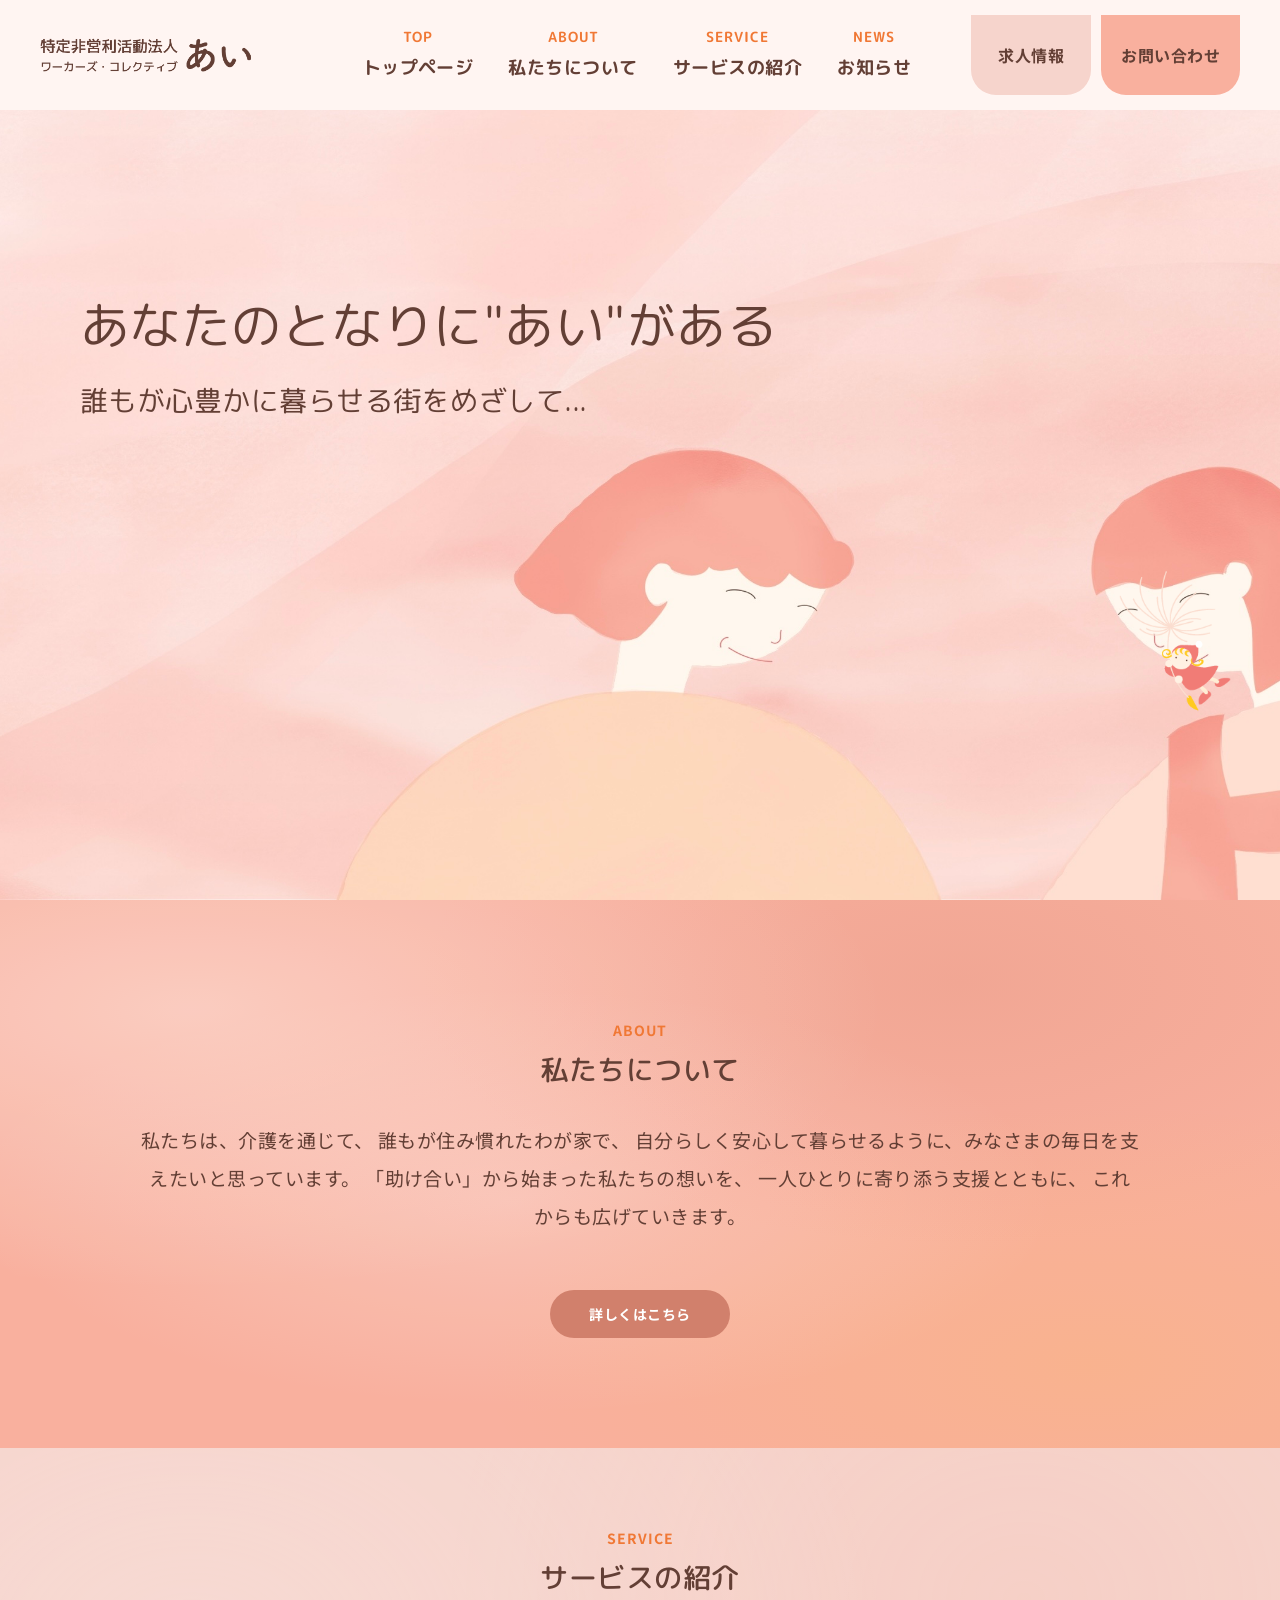
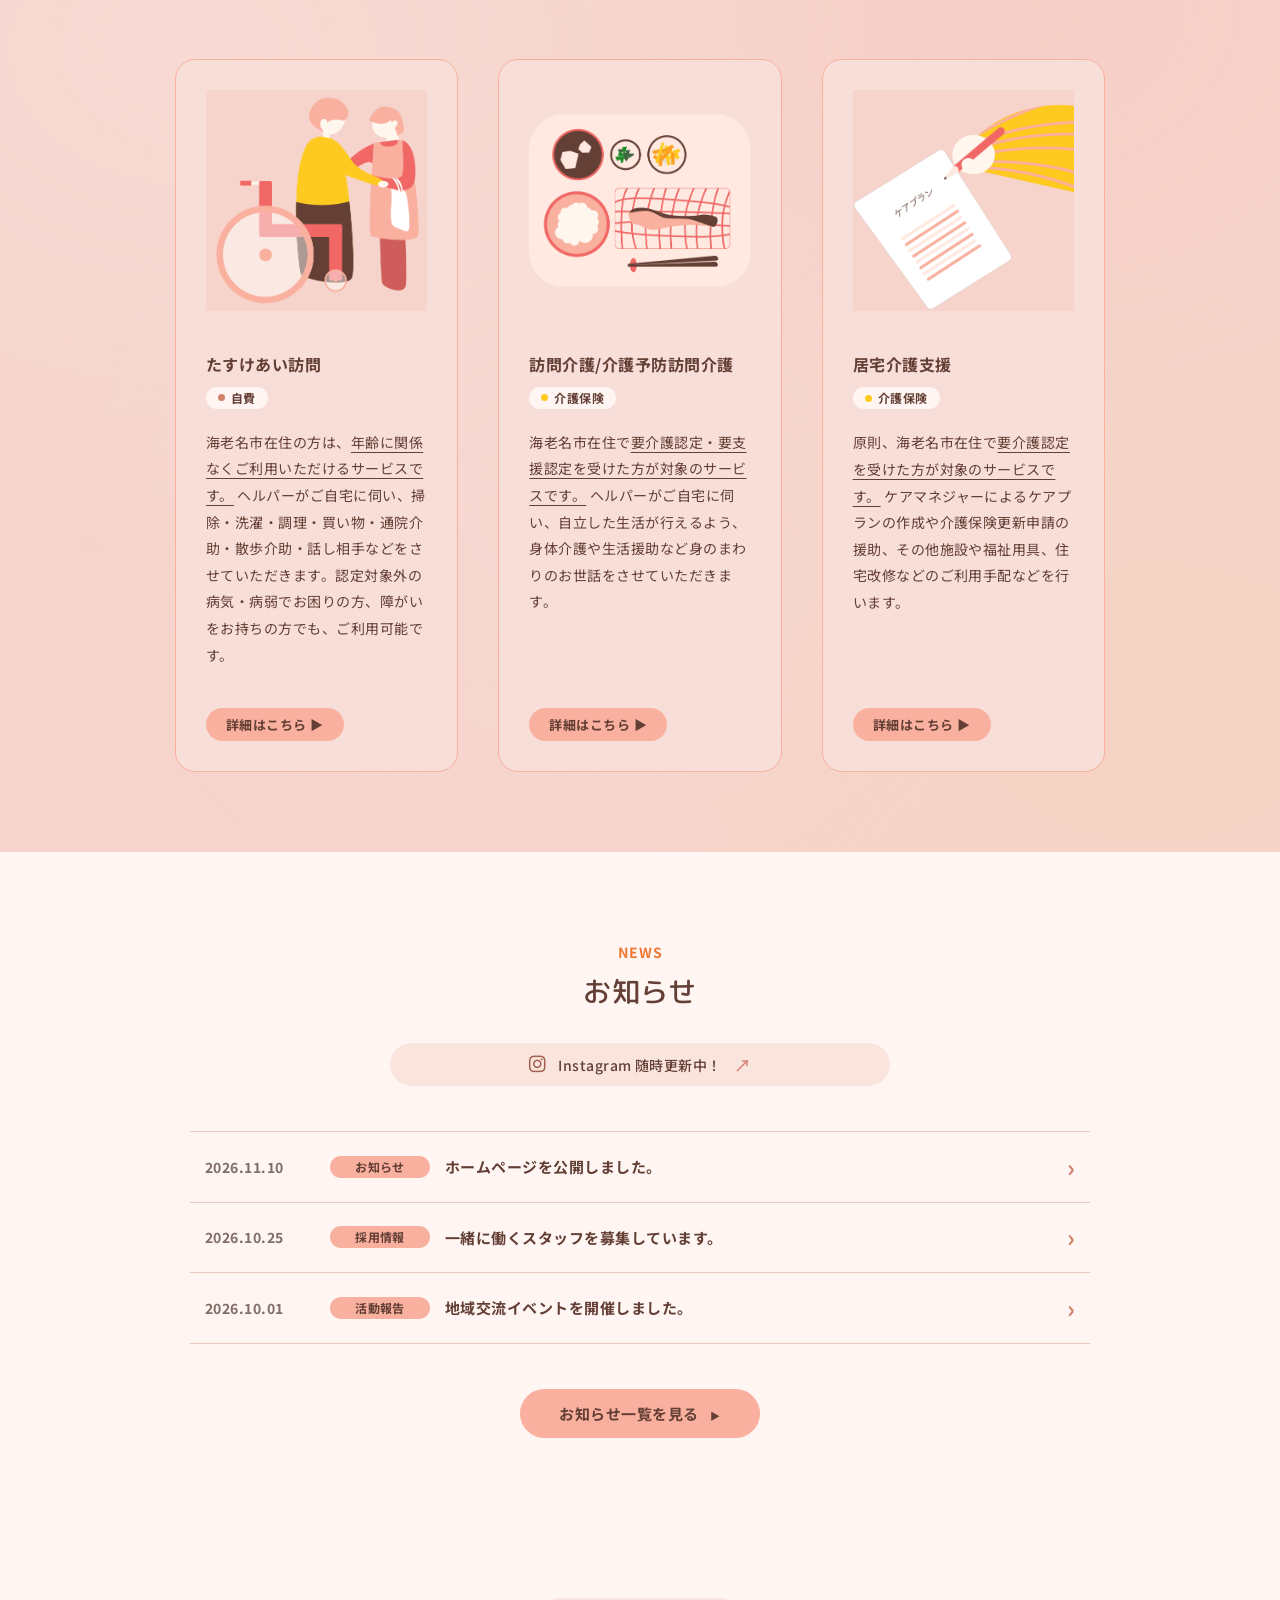
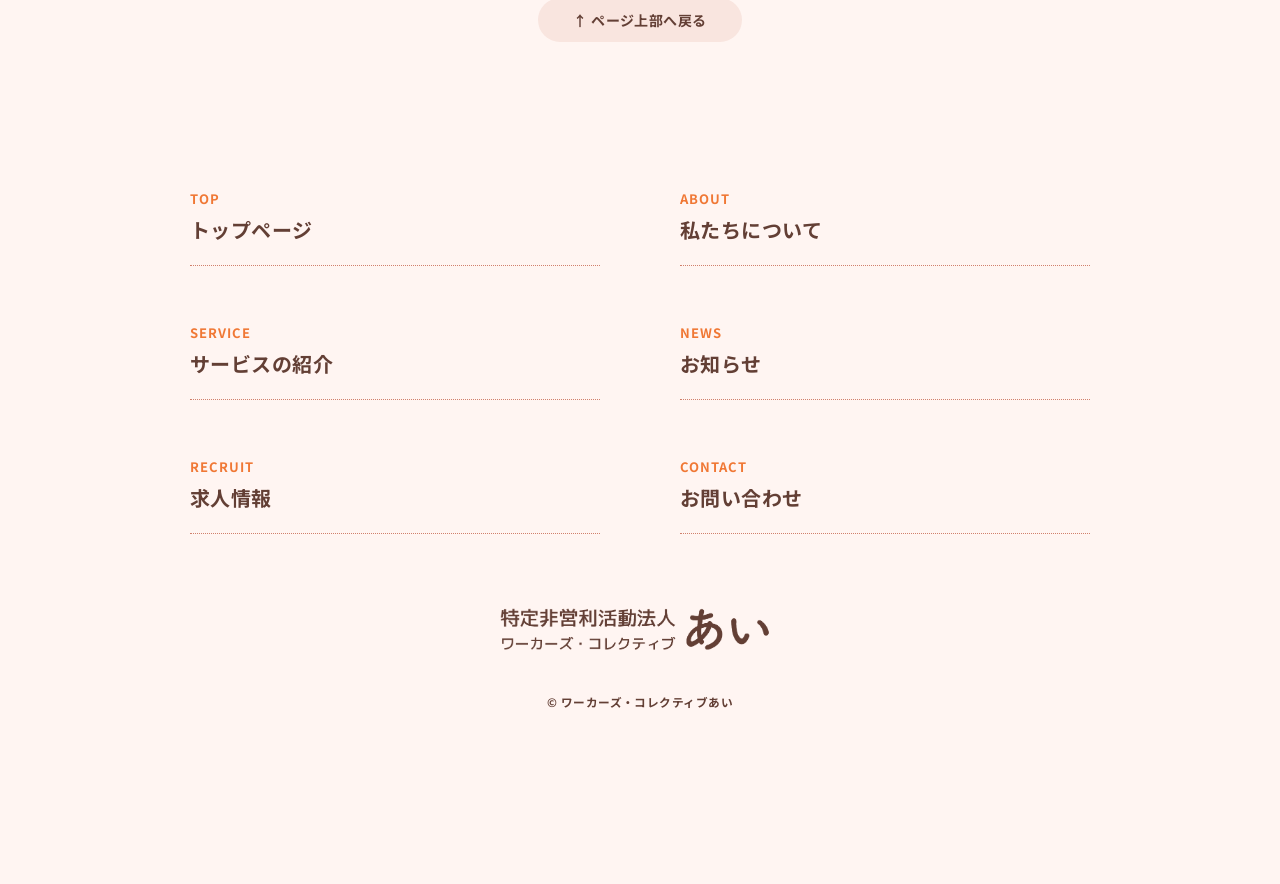
==== commit f0f22109: "11131714" ====
--- a/index.html
+++ b/index.html
@@ -95,7 +95,7 @@
 <div class="ai-character-wrap">
     <img class="ai-character" src="./images/index/ai.png" alt="">
 </div>
-        <div class="first-view-text fade-in">
+        <div class="first-view-text ">
             <h1>あなたのとなりに"あい"がある</h1>
             <h2>誰もが心豊かに暮らせる街をめざして...</h2>
         </div>
@@ -106,11 +106,11 @@
 
     <section class="concept-inner watercolor-bg">
 
-        <p class="section-en fade-in">ABOUT</p>
-
-        <h1 class="fade-in">私たちについて</h1>
-
-        <p class="conceptmessage fade-in">
+        <p class="section-en ">ABOUT</p>
+
+        <h1>私たちについて</h1>
+
+        <p class="conceptmessage ">
             私たちは、介護を通じて、
             誰もが住み慣れたわが家で、
             自分らしく安心して暮らせるように、みなさまの毎日を支えたいと思っています。
@@ -119,8 +119,8 @@
             これからも広げていきます。
         </p>
 
-        <div class="link-button-area fade-in">
-            <a class="link-button fade-in" href="./about.html">詳しくはこちら</a>
+        <div class="link-button-area ">
+            <a class="link-button " href="./about.html">詳しくはこちら</a>
         </div>
 
     </section>
@@ -129,12 +129,12 @@
 
 
         <div class="service">
-<p class="section-en fade-in">SERVICE</p>
-<h1 class="fade-in">サービスの紹介</h1>
-
-            <ul class="service-list fade-in">
+<p class="section-en ">SERVICE</p>
+<h1>サービスの紹介</h1>
+
+            <ul class="service-list ">
                 <li> 
-                    <div class="service-card fade-in">
+                    <div class="service-card ">
 
         <img src="./images/index/service1.png" alt="たすけあい訪問(自費)">
                    
@@ -165,7 +165,7 @@
 
 
                 <li>
-                    <div class="service-card fade-in">
+                    <div class="service-card ">
                     <img src="./images/index/service2.png" alt="訪問介護・介護予防 訪問介護(介護保険)">
                     <dl>
                         <dt class="service-title">
@@ -190,7 +190,7 @@
                 </li>
 
                 <li>
-                    <div class="service-card fade-in">
+                    <div class="service-card ">
                     <img src="./images/index/service3.png" alt="居宅介護支援(介護保険)">
                     <dl>
                         <dt class="service-title">
@@ -220,8 +220,8 @@
     <div class="news-inner">
 
 <div class="news-heading">
-    <p class="section-en fade-in">NEWS</p>
-    <h1 class="fade-in">お知らせ</h1>
+    <p class="section-en ">NEWS</p>
+    <h1>お知らせ</h1>
 </div>
 
 <!-- Instagram案内 -->
@@ -347,7 +347,6 @@
 
 </footer>
 <!-- footerここまで -->
-    <script src="./js/fade-in.js"></script>
     <script src="./js/ai-scroll.js"></script>
 
 <svg class="watercolor-filter"
--- a/css/index.css
+++ b/css/index.css
@@ -287,17 +287,6 @@
   background-color: #dc7157;
 }
 
-.fade-in {
-  opacity: 0;
-  transform: translateY(20px);
-  transition: opacity 1.8s ease, transform 1.8s ease;
-}
-
-.fade-in.show {
-  opacity: 1;
-  transform: translateY(0);
-}
-
 /* ファーストビューのメイン文字 */
 .first-view-text h1 {
   opacity: 0;
@@ -321,11 +310,6 @@
     transform: translateY(0);
   }
 }
-
-.button.fade-in {
-  transition-delay: 0.4s;
-}
-
 
 @media (max-width: 800px) {
 
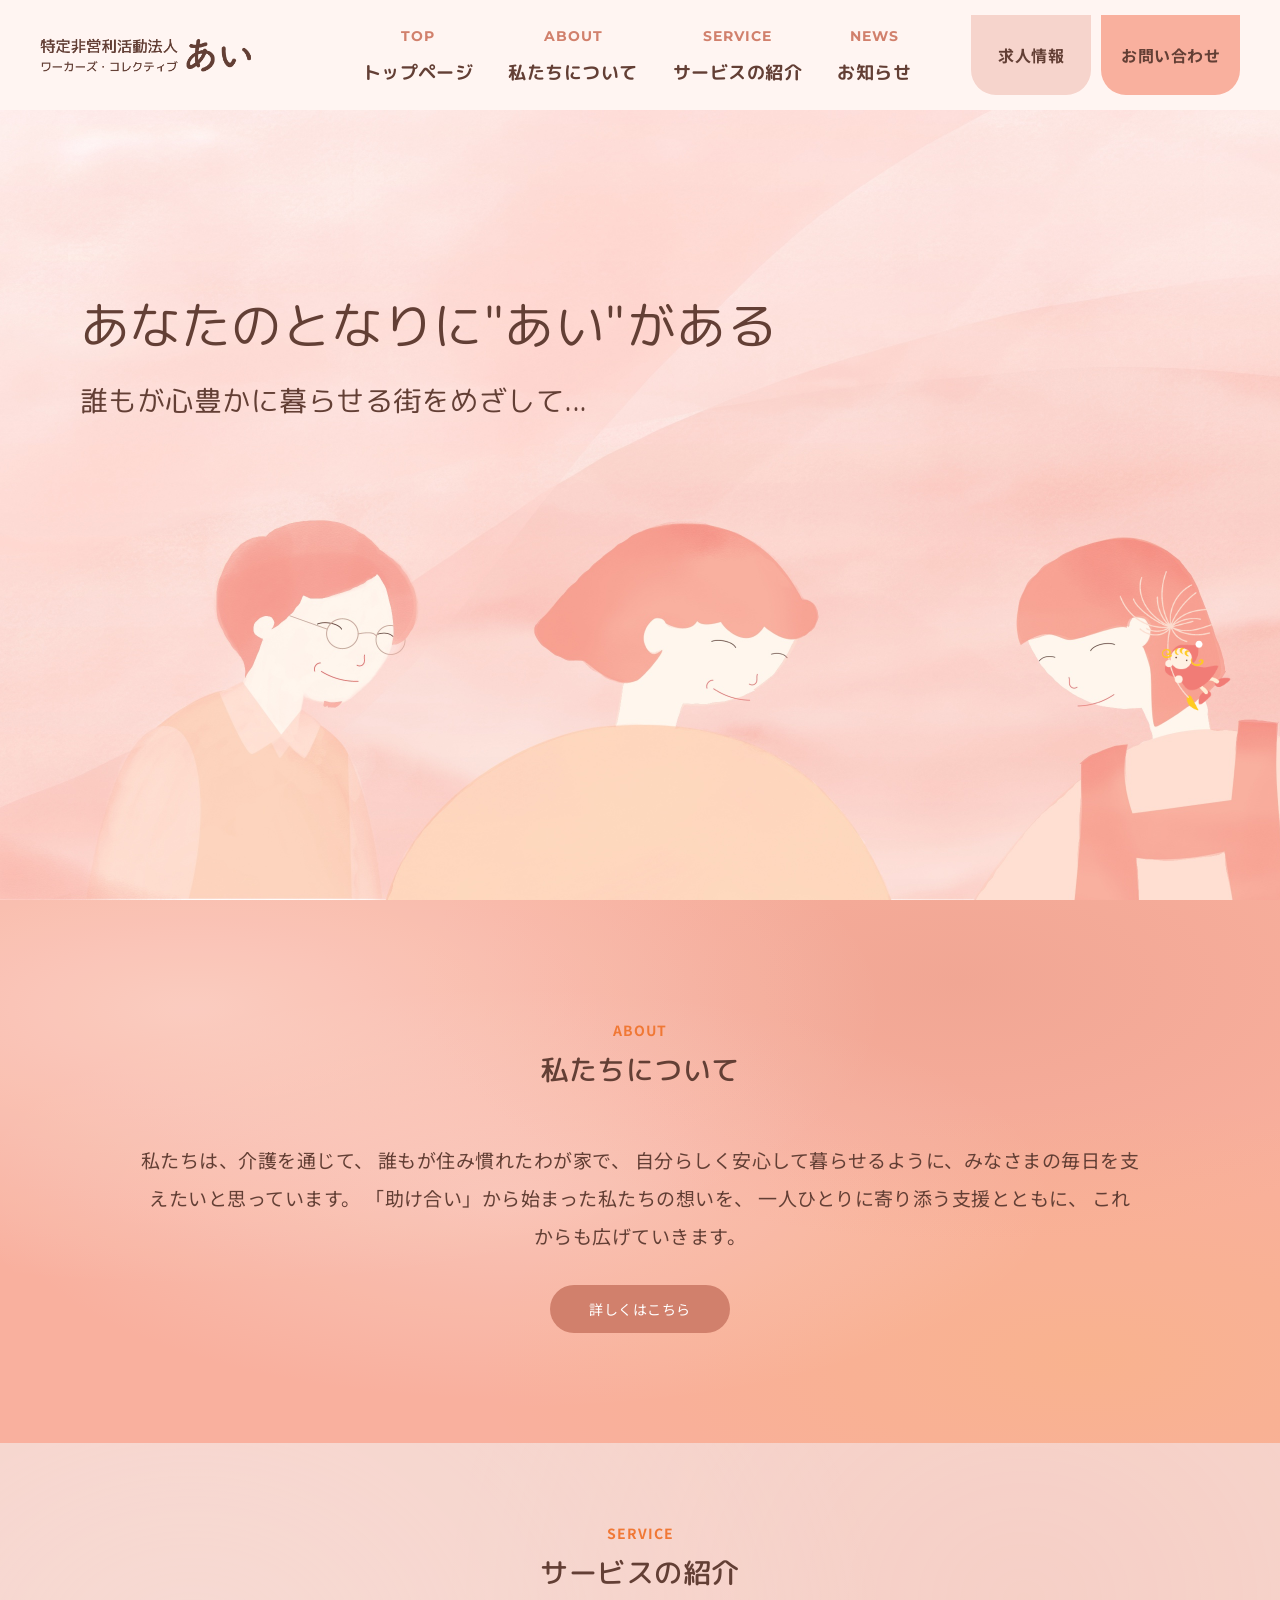
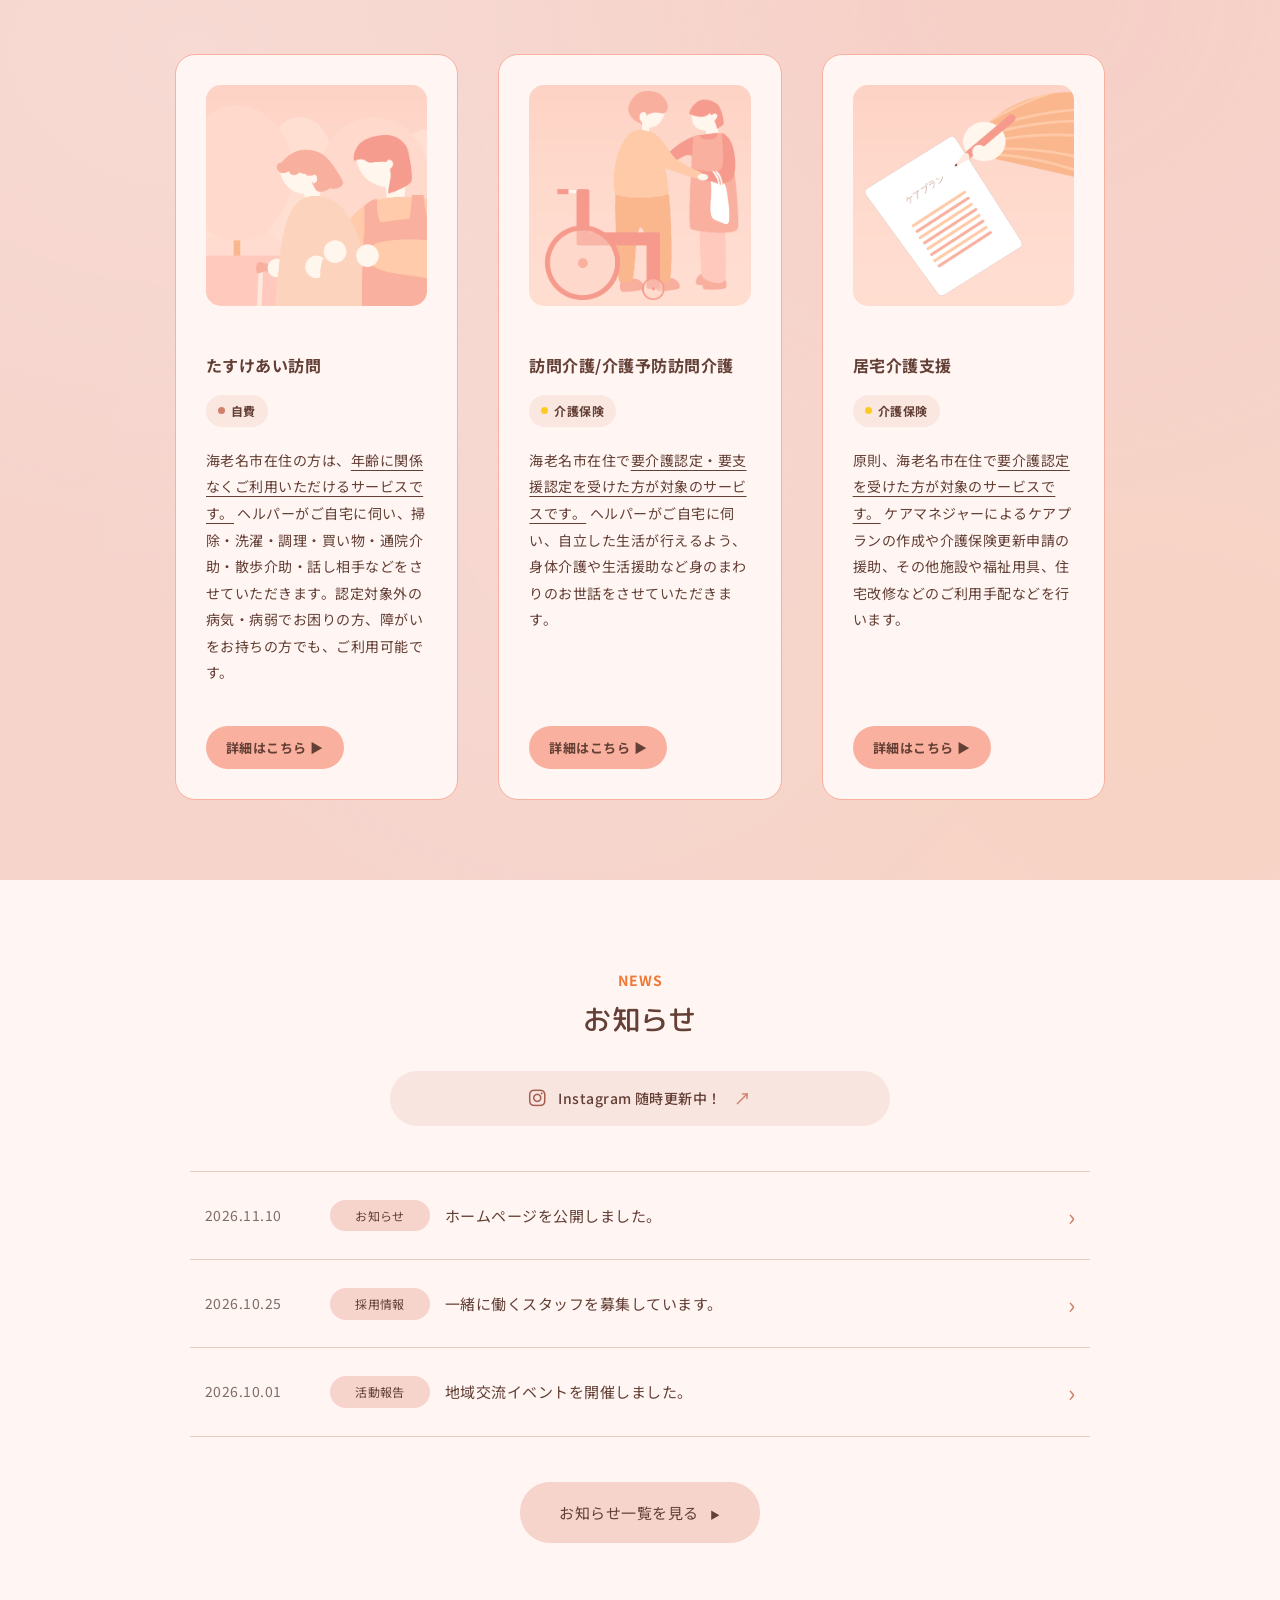
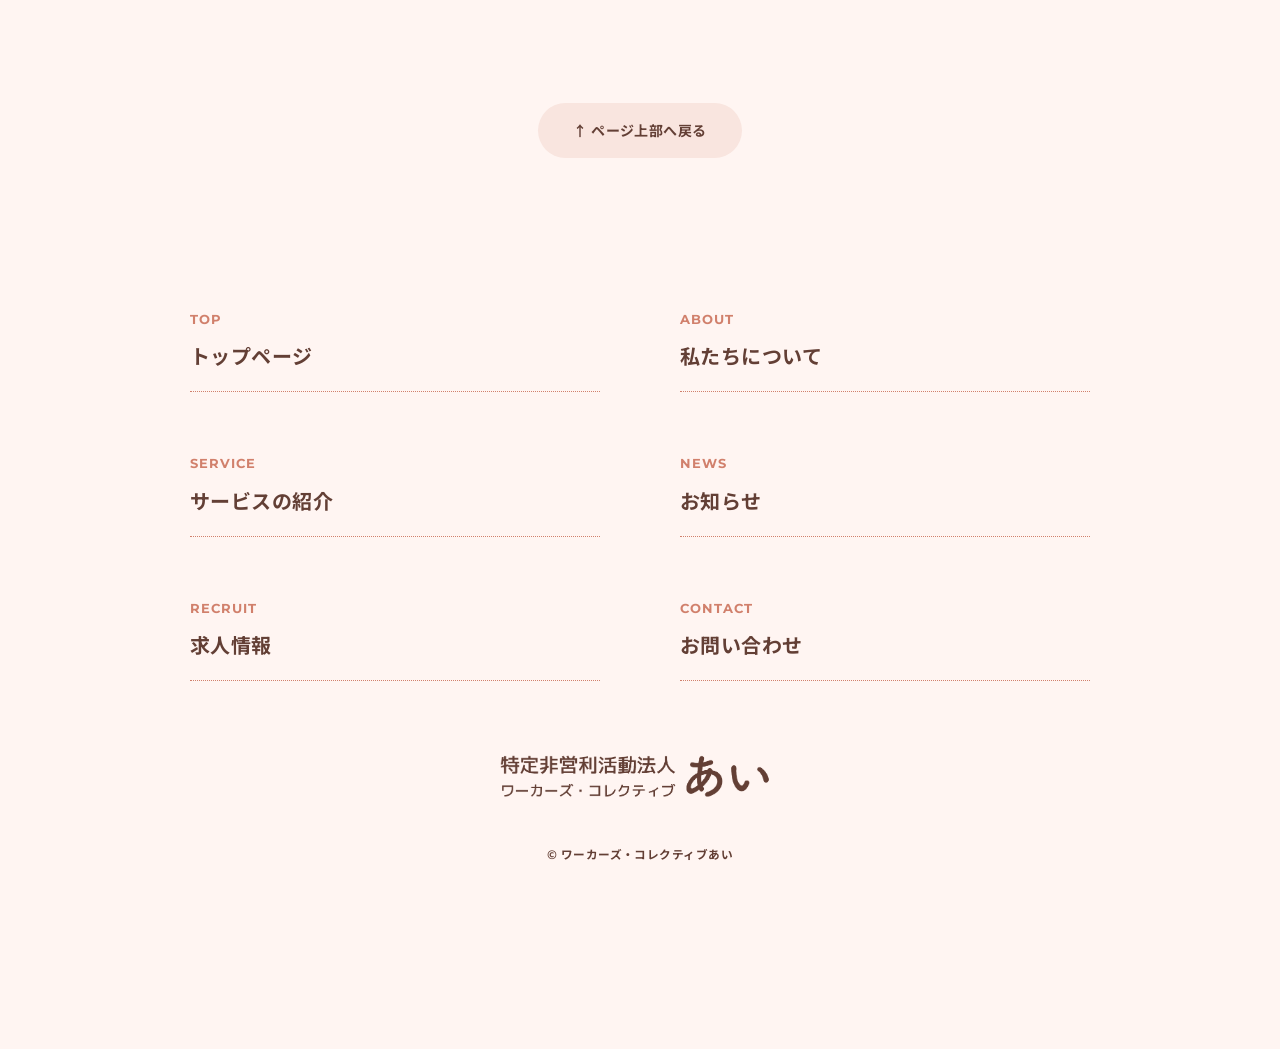
==== commit 133241a9: "11271533" ====
--- a/index.html
+++ b/index.html
@@ -3,19 +3,19 @@
 
 <head>
     <meta charset="UTF-8">
+    <link rel="preconnect" href="https://fonts.googleapis.com">
+    <link rel="preconnect" href="https://fonts.gstatic.com" crossorigin>
+    <link href="https://fonts.googleapis.com/css2?family=M+PLUS+Rounded+1c:wght@400;500;700&family=Noto+Sans+JP:wght@400;500;700&family=Montserrat:wght@400;500;700&display=swap" rel="stylesheet">
+    
     <title> トップページ |ワーカーズ・コレクティブ あい</title>
     <meta name="description" content="あなたのとなりに あい がある。誰もが心豊かに暮らせる街をめざして...">
     <meta name="viewport" content="width=device-width">
     <script src="./js/toggle-menu.js"></script>
     <link href="./css/common.css" rel="stylesheet">
     <link href="./css/index.css" rel="stylesheet">
-    <link rel="preconnect" href="https://fonts.googleapis.com">
-    <link rel="preconnect" href="https://fonts.gstatic.com" crossorigin>
-    <link href="https://fonts.googleapis.com/css2?family=M+PLUS+Rounded+1c:wght@400;500;700&family=Noto+Sans+JP:wght@400;500;700&display=swap" rel="stylesheet">
 <!-- Font Awesome -->
 <link rel="stylesheet"
-href="https://cdnjs.cloudflare.com/ajax/libs/font-awesome/6.5.2/css/all.min.css">
-<link href="https://fonts.googleapis.com/css2?family=M+PLUS+Rounded+1c:wght@400;500;700&family=Noto+Sans+JP:wght@400;500;700&family=Montserrat:wght@400;500;600&display=swap" rel="stylesheet"></head>
+href="https://cdnjs.cloudflare.com/ajax/libs/font-awesome/6.5.2/css/all.min.css"></head>
 
 <body>
 
@@ -61,6 +61,24 @@
                     </li>
                 </ul>
             </nav>
+
+            <!-- スマホメニュー内の電話お問い合わせ -->
+            <div class="mobile-menu-contact">
+                <p class="mobile-menu-contact-title">お問い合わせ・ご質問はこちらから承ります。</p>
+                <a class="mobile-menu-phone" href="tel:0462359770">
+                    <span class="phone-mark" aria-hidden="true">☎</span>
+                    <span>046-235-9770</span>
+                </a>
+                <p class="mobile-menu-phone-label">訪問介護</p>
+                <a class="mobile-menu-phone mobile-menu-phone-sub" href="tel:0462347461">
+                    <span class="phone-mark" aria-hidden="true">☎</span>
+                    <span>046-234-7461</span>
+                </a>
+                <p class="mobile-menu-phone-label">居宅支援</p>
+                <p class="mobile-menu-hours">受付時間／平日 9:00～17:00</p>
+            </div>
+
+
         </div>
 
         <!-- 求人・お問い合わせボタン -->
--- a/css/common.css
+++ b/css/common.css
@@ -1,12 +1,24 @@
-@charset "utf-8";
-
-/* 基本設定 */
+@charset "UTF-8";
+
+/* 共通カラー */
+:root {
+  --color-main: #D1806C;
+  --color-main-hover: #B96C58;
+  --color-sub: #F6D4CC;
+  --color-sub-hover: #EBCFC5;
+  --color-text: #633F35;
+  --color-white: #FFFFFF;
+}
+
+/* =========================
+   基本設定
+========================= */
 *,
-::before,
-::after {
+*::before,
+*::after {
+  box-sizing: border-box;
+  margin: 0;
   padding: 0;
-  margin: 0;
-  box-sizing: border-box;
 }
 
 ul,
@@ -19,90 +31,25 @@
   text-decoration: none;
 }
 
+
 body {
+  background-color: #FFF5F2;
+  color: #633F35;
+
+  /* 本文フォント */
   font-family: "Noto Sans JP", sans-serif;
   font-size: 16px;
-  color: #633F35;
-  line-height: 1;
-  background-color: #FFF5F2;
-  font-weight: 700;
+  font-weight: 400;
+
+  /* 読みやすさ */
   letter-spacing: 0.03em;
+  line-height: 1.8;
 }
 
 img {
   max-width: 100%;
 }
 
-/* ヘッダー */
-.header-inner {
-  max-width: 1200px;
-  height: 110px;
-  margin-left: auto;
-  margin-right: auto;
-  padding-left: 40px;
-  padding-right: 40px;
-  display: flex;
-  justify-content: space-between;
-  align-items: center;
-}
-
-.toggle-menu-button {
-  display: none;
-}
-
-.header-logo {
-  display: block;
-  width: 220px;
-}
-
-.site-menu ul {
-  display: flex;
-  align-items: center;
-}
-
-.site-menu ul li {
-  margin-left: 10px;
-  margin-right: 10px;
-}
-
-/* 右上のボタン共通 */
-.site-menu .nav-button {
-  display: flex;
-  align-items: center;
-  justify-content: center;
-
-  height: 80px;
-  padding: 0 20px;
-
-  color: #ffffff;
-  border-radius: 0 0 30px 30px;
-
-  margin-left: 0;
-  margin-right: 0;
-}
-
-/* メニュー項目の隙間 */
-.site-menu ul {
-  display: flex;
-  gap: 20px;
-}
-
-/* 求人情報 */
-.site-menu .recruit {
-  background-color: #633F35;
-}
-
-/* お問い合わせ */
-.site-menu .contact {
-  background-color: #FFCC20;
-  color: #633F35;
-}
-
-/* メニューバー */
-.site-menu {
-  font-family: "M PLUS Rounded 1c", sans-serif;
-    font-weight:600;
-}
 
 /* 見出し */
 h1,
@@ -110,336 +57,108 @@
 h3,
 h4 {
   font-family: "M PLUS Rounded 1c", sans-serif;
-}
-
-/* メニューバーの文字を折り返さない */
+  font-weight: 700;
+  line-height: 1.5;
+}
+
+/* 英字・数字 */
+.section-en,
+.about-hero-en,
+.menu-en,
+.footer-en,
+.service-number {
+  font-family: "Montserrat", sans-serif;
+}
+/* =========================
+   ヘッダー：共通
+========================= */
+.header-inner {
+  display: flex;
+  align-items: center;
+  justify-content: space-between;
+  max-width: 1200px;
+  height: 110px;
+  margin: 0 auto;
+  padding: 0 40px;
+}
+
+.header-logo {
+  display: block;
+  width: 220px;
+}
+
+.header-logo img {
+  display: block;
+  width: 100%;
+  height: auto;
+}
+
+.site-menu {
+  font-family: "M PLUS Rounded 1c", sans-serif;
+  font-weight: 600;
+}
+
+.site-menu ul {
+  display: flex;
+  align-items: center;
+}
+
+.site-menu ul li {
+  margin-right: 10px;
+  margin-left: 10px;
+}
+
 .site-menu a {
+  font-size: 15px;
   white-space: nowrap;
-  font-size: 15px;
-}
-
+}
+
+.header-site-menu .menu-en {
+  display: block;
+  margin-bottom: 10px;
+  color: #D1806C;
+  font-size: 14px;
+  font-weight: 700;
+  letter-spacing: 1px;
+}
+
+.header-site-menu .menu-ja {
+  color: #633F35;
+  font-size: 18px;
+  font-weight: 700;
+  line-height: 1.5;
+}
+
+/* 画面幅に応じたナビゲーション項目の余白 */
 @media (max-width: 1400px) {
   .site-menu ul li {
+    margin-right: 5px;
     margin-left: 5px;
-    margin-right: 5px;
-  }
-
-  .site-menu .nav-button {
-    padding: 0 12px;
-  }
-}
-
-/* フッター */
+  }
+}
+
+/* =========================
+   フッター：共通
+========================= */
 .footer {
-  color: #633F35;
-  background-color: #FFF5F2;
-  padding: 60px 30px 25px;
   display: flex;
   flex-direction: column;
   align-items: center;
-}
-
-/* サイトマップ */
+  padding: 60px 30px 25px;
+  background-color: #FFF5F2;
+  color: #633F35;
+}
+
 .footer-sitemap {
-  width: 100%;
-  max-width: 1000px;
-  margin: 0 auto;
-}
-
-.footer-sitemap ul {
-  display: flex;
-  flex-direction: column;
-  width: 100%;
-}
-
-.footer-sitemap li {
-  width: 100%;
-  border-bottom: 5px dotted #d1806c;
-}
-
-.footer-sitemap a {
-  display: flex;
-  flex-direction: column;
-  padding: 25px 0;
-}
-
-/* 英語の小見出し */
-.footer-en {
-  color: #F07835;
-  font-size: 14px;
-  font-weight: bold;
-  letter-spacing: 1px;
-  margin-bottom: 10px;
-}
-
-/* 日本語のタイトル */
-.header-site-menu .menu-ja {
-    color: #633F35;
-    font-size: 18px;
-    font-weight: bold;
-    line-height: 1.5;
-}
-
-/* フッターロゴ */
-.footer-logo {
-  display: block;
-  width: 235px;
-  margin-top: 50px;
-}
-
-/* コピーライト */
-.copyright {
-  font-size: 14px;
-  font-weight: bold;
-  margin-top: 30px;
-  text-align: center;
-}
-
-/* スマートフォン対応 */
-@media (max-width: 1100px) {
-
-  /* ヘッダー */
-  .header {
-    position: fixed;
-    top: 0;
-    left: 0;
-    width: 100%;
-    height: 100px;
-    z-index: 100;
-    background-color: #ffffff;
-  }
-
-  .header-inner {
-    display: flex;
-    align-items: center;
-    justify-content: space-between;
-    height: 100px;
-    padding: 0 5px 0 15px;
-    position: relative;
-  }
-
-  /* ロゴ */
-  .header-logo {
-    display: block;
-width: 180px;
-    flex-shrink: 1;
-  }
-
-  .header-logo img {
-    display: block;
-    width: 100%;
-    height: auto;
-  }
-
-  /* 右上の3つのボタン */
-  .header-actions {
-    display: flex;
-    align-items: stretch;
-    gap: 4px;
-    height: 100px;
-    flex-shrink: 0;
-    position: relative;
-    z-index: 101;
-  }
-
-  .header-action,
-  .toggle-menu-button {
-width: 60px;
-    height: 100px;
-    display: flex;
-    align-items: center;
-    justify-content: center;
-    flex-direction: column;
-    margin: 0;
-    padding: 5px;
-    border: none;
-    border-radius: 0 0 15px 15px;
-    color: #ffffff;
-    font-size: 11px;
-    font-weight: bold;
-    text-align: center;
-    text-decoration: none;
-    box-sizing: border-box;
-    cursor: pointer;
-  }
-
-  /* 求人情報 */
-  .header-action.recruit {
-    background-color: #F3A28F;
-  }
-
-  /* お問い合わせ */
-  .header-action.contact {
-    background-color: #E77870;
-  }
-
-  /* MENUボタン */
-  .toggle-menu-button {
-    background-color: #633F35;
-    gap: 6px;
-  }
-
-  /* MENUボタンの2本線 */
-  .toggle-menu-button span:not(.menu-label) {
-    display: block;
-    width: 22px;
-    height: 2px;
-    background-color: #ffffff;
-    transition: transform 0.3s ease;
-  }
-
-  /* MENUの文字 */
-  .toggle-menu-button .menu-label {
-    display: block;
-    font-size: 11px;
-    line-height: 1;
-  }
-
-  /* メニューを開いたとき、2本線を×にする */
-  .toggle-menu-button.is-show span:nth-child(1) {
-    transform: translateY(4px) rotate(45deg);
-  }
-
-  .toggle-menu-button.is-show span:nth-child(2) {
-    transform: translateY(-4px) rotate(-45deg);
-  }
-
-  /* MENUをCLOSEに変更 */
-  .toggle-menu-button.is-show .menu-label {
-    font-size: 0;
-  }
-
-  .toggle-menu-button.is-show .menu-label::after {
-    content: "CLOSE";
-    font-size: 10px;
-  }
-
-/* 開いたときのメニュー */
-/* メニュー本体 */
-.header-site-menu {
-    display: block;
-    position: fixed;
-    top: 110px;
-    left: 0;
-    right: 0;
-    bottom: 0;
-    overflow-y: auto;
-    background-color: #FFF5F2;
-    z-index: 90;
-    padding: 40px 16px 25px;
-
-    /* 最初は透明で隠す */
-    opacity: 0;
-    visibility: hidden;
-    pointer-events: none;
-
-    /* ゆっくり透明度を変える */
-    transition:
-        opacity 0.7s ease,
-        visibility 0.7s ease;
-}
-
-/* メニューを開いた状態 */
-.header-site-menu.is-show {
-    opacity: 1;
-    visibility: visible;
-    pointer-events: auto;
-}
-
-/* 白い角丸パネル */
-.header-site-menu .site-menu {
-    background-color: #ffffff;
-    border-radius: 35px;
-    padding: 25px 25px 30px;
-    min-height: 100%;
-}
-
-/* メニュー項目 */
-.header-site-menu .site-menu ul {
-    display: flex;
-    flex-direction: column;
-    align-items: stretch;
-    gap: 0;
-}
-
-/* 各項目 */
-.header-site-menu .site-menu li {
-    width: 100%;
-    text-align: left;
-    border-bottom: 5px dotted #d1806c;
-}
-
-
-/* メニューのリンク */
-.header-site-menu .site-menu a {
-    display: flex;
-    flex-direction: column;
-    padding: 15px 0;
-    text-decoration: none;
-}
-
-/* 英語の小見出し */
-.header-site-menu .menu-en {
-    color: #F07835;
-    font-size: 14px;
-    font-weight: bold;
-    letter-spacing: 1px;
-    margin-bottom: 10px;
-}
-
-/* 日本語のタイトル */
-.header-site-menu .menu-ja {
-    color: #633F35;
-    font-size: 18px;
-    font-weight: bold;
-    line-height: 1.5;
-}
-
-/* メニュー内の求人・お問い合わせボタンは隠す */
-.header-site-menu .nav-button {
-    display: none;
-}
-  /* ヘッダー固定分の余白 */
-  main {
-    padding-top: 100px;
-  }
-
-/* フッター */
-.footer {
-  padding: 40px 25px 20px;
-}
-
-.footer-logo {
-  width: 180px;
-  margin-top: 40px;
-}
-
-.footer-en {
-  font-size: 12px;
-}
-
-.footer-ja {
-  font-size: 20px;
-}
-
-.copyright {
-  font-size: 12px;
-  margin-top: 25px;
-}
-}
-
-
-/* フッター：サイトマップ */
-.footer-sitemap {
-  width: 100%;
-  max-width: 1000px;
+  width: calc(100% - 80px);
+  max-width: 900px;
   margin: 0 auto;
 }
 
 .footer-sitemap ul {
   display: grid;
   grid-template-columns: 1fr 1fr;
-  column-gap: 60px;
+  column-gap: 80px;
   row-gap: 40px;
   width: 100%;
 }
@@ -455,24 +174,21 @@
   padding: 20px 0;
 }
 
-/* 英語の見出し */
 .footer-en {
-  color: #F07835;
-  font-size: 14px;
-  font-weight: bold;
+  margin-bottom: 10px;
+  color: #D1806C;
+  font-size: 13px;
+  font-weight: 700;
   letter-spacing: 1px;
-  margin-bottom: 10px;
-}
-
-/* 日本語の見出し */
+}
+
 .footer-ja {
   color: #633F35;
-  font-size: 23px;
-  font-weight: bold;
+  font-size: 20px;
+  font-weight: 700;
   line-height: 1.5;
 }
 
-/* フッターロゴ */
 .footer-logo {
   display: block;
   width: 280px;
@@ -486,359 +202,540 @@
   height: auto;
 }
 
-/* コピーライト */
 .copyright {
   margin-top: 30px;
+  font-size: 14px;
+  font-weight: 700;
   text-align: center;
-  font-size: 14px;
-}
-
-/* スマートフォン */
-@media (max-width: 800px) {
+}
+
+/* =========================
+   PCヘッダー
+========================= */
+@media (min-width: 1101px) {
+  .header-inner {
+    width: 100%;
+    max-width: 1800px;
+    gap: 25px;
+  }
+
+  .header-logo {
+    flex-shrink: 0;
+  }
+
+  .header-site-menu {
+    flex: 0 1 auto;
+    min-width: 0;
+    margin-right: 30px;
+    margin-left: auto;
+    overflow-x: auto;
+    overflow-y: hidden;
+    scrollbar-width: none;
+  }
+
+  .header-site-menu::-webkit-scrollbar {
+    display: none;
+  }
+
+  .header-site-menu .site-menu ul {
+    display: flex;
+    flex-wrap: nowrap;
+    justify-content: flex-start;
+    gap: 25px;
+    width: max-content;
+    min-width: 0;
+  }
+
+  .header-site-menu .site-menu li {
+    flex-shrink: 0;
+  }
+
+  .header-site-menu .site-menu a {
+    display: flex;
+    flex-direction: column;
+    align-items: center;
+    justify-content: center;
+    font-size: 16px;
+    white-space: nowrap;
+  }
+
+  .header-actions {
+    display: flex;
+    flex-shrink: 0;
+    align-items: center;
+    gap: 10px;
+  }
+
+  .header-action {
+    display: flex;
+    align-items: center;
+    justify-content: center;
+    min-width: 120px;
+    height: 80px;
+    padding: 0 20px;
+    border-radius: 0 0 25px 25px;
+    font-size: 16px;
+    font-weight: 700;
+    white-space: nowrap;
+  }
+
+.header-action {
+  transition: background-color 0.25s ease, color 0.25s ease;
+}
+
+.header-action.recruit {
+  background-color: #F6D4CC;
+  color: #633F35;
+}
+  .header-action.contact {
+    background-color: #F9B09E;
+    color: #633F35;
+  }
+
+  
+.header-action.recruit:hover {
+  background-color: var(--color-sub-hover);
+}
+
+.header-action.contact:hover {
+  background-color: var(--color-main-hover);
+  color: var(--color-white);
+}
+
+  .toggle-menu-button {
+    display: none;
+  }
+}
+
+/* =========================
+   タブレット・スマートフォンヘッダー
+========================= */
+@media (max-width: 1100px) {
+  .header {
+    position: fixed;
+    z-index: 100;
+    top: 0;
+    left: 0;
+    width: 100%;
+    height: 100px;
+    background-color: #FFFFFF;
+  }
+
+  .header-inner {
+    position: relative;
+    height: 100px;
+    padding: 0 5px 0 15px;
+  }
+
+  .header-logo {
+    width: 180px;
+    flex-shrink: 1;
+  }
+
+  .header-actions {
+    position: relative;
+    z-index: 101;
+    display: flex;
+    flex-shrink: 0;
+    align-items: stretch;
+    gap: 4px;
+    height: 100px;
+  }
+
+  .header-action,
+  .toggle-menu-button {
+    display: flex;
+    flex-direction: column;
+    align-items: center;
+    justify-content: center;
+    width: 60px;
+    height: 100px;
+    margin: 0;
+    padding: 5px;
+    border: none;
+    border-radius: 0 0 15px 15px;
+    color: #FFFFFF;
+    font-size: 11px;
+    font-weight: 700;
+    text-align: center;
+    text-decoration: none;
+    cursor: pointer;
+  }
+
+  .header-action.recruit {
+    background-color: #F3A28F;
+  }
+
+  .header-action.contact {
+    background-color: #E77870;
+  }
+
+  .toggle-menu-button {
+    gap: 6px;
+    background-color: #633F35;
+  }
+
+  .toggle-menu-button span:not(.menu-label) {
+    display: block;
+    width: 22px;
+    height: 2px;
+    background-color: #FFFFFF;
+    transition: transform 0.3s ease;
+  }
+
+  .toggle-menu-button .menu-label {
+    display: block;
+    font-size: 11px;
+    line-height: 1;
+  }
+
+  .toggle-menu-button.is-show span:nth-child(1) {
+    transform: translateY(4px) rotate(45deg);
+  }
+
+  .toggle-menu-button.is-show span:nth-child(2) {
+    transform: translateY(-4px) rotate(-45deg);
+  }
+
+  .toggle-menu-button.is-show .menu-label {
+    font-size: 0;
+  }
+
+  .toggle-menu-button.is-show .menu-label::after {
+    content: "CLOSE";
+    font-size: 10px;
+  }
+
+  .header-site-menu {
+    position: fixed;
+    z-index: 90;
+    top: 110px;
+    right: 0;
+    bottom: 0;
+    left: 0;
+    display: block;
+    overflow-y: auto;
+    padding: 18px 16px 20px;
+    background-color: #FFF5F2;
+    opacity: 0;
+    visibility: hidden;
+    pointer-events: none;
+    transition: opacity 0.7s ease, visibility 0.7s ease;
+  }
+
+  .header-site-menu.is-show {
+    opacity: 1;
+    visibility: visible;
+    pointer-events: auto;
+  }
+
+  .header-site-menu .site-menu {
+    min-height: 0;
+    padding: 18px 22px 20px;
+    border-radius: 35px;
+    background-color: #FFFFFF;
+  }
+
+  .header-site-menu .site-menu ul {
+    display: flex;
+    flex-direction: column;
+    align-items: stretch;
+    gap: 0;
+  }
+
+  .header-site-menu .site-menu li {
+    width: 100%;
+    border-bottom: 4px dotted #d1806c;
+    text-align: left;
+  }
+
+  .header-site-menu .site-menu a {
+    display: flex;
+    flex-direction: column;
+    padding: 9px 0;
+    text-decoration: none;
+  }
+
+  .header-site-menu .nav-button {
+    display: none !important;
+  }
+
+  main {
+    padding-top: 100px;
+  }
+
+  /* タブレット・スマホのフッター */
   .footer {
     padding: 40px 25px 20px;
   }
 
-  .footer-sitemap ul {
-    column-gap: 25px;
-    row-gap: 25px;
-  }
-
-  .footer-sitemap a {
-    padding: 15px 0;
-  }
-
-  .footer-en {
+  .footer-logo {
+    width: 180px;
+    margin-top: 40px;
+  }
+
+  .copyright {
+    margin-top: 25px;
     font-size: 12px;
   }
-
-  .footer-ja {
-    font-size: 16px;
-  }
-
-  .footer-logo {
-    width: 220px;
-    margin-top: 40px;
-  }
-
-  .copyright {
-    font-size: 12px;
-  }
-}
-
-/* フッターのサイトマップ調整 */
-.footer-sitemap {
-  max-width: 1350px;
-  width: 100%;
-}
-
-/* 左右2列の幅と間隔 */
-.footer-sitemap ul {
-  grid-template-columns: 1fr 1fr;
-  column-gap: 80px;
-}
-
-/* 英語の見出し */
-.footer-en {
-  font-size: 13px;
-}
-
-/* 日本語の見出し */
-.footer-ja {
-  font-size: 20px;
-}
-
-/* スマホ表示 */
-@media (max-width: 800px) {
-  .footer-sitemap {
-    width: 100%;
-  }
-
-  .footer-sitemap ul {
-    column-gap: 20px;
-  }
-
-  .footer-ja {
-    font-size: 16px;
-  }
-}
-
-/* フッターのサイトマップ：左右に余白を戻す */
-.footer-sitemap {
-  width: calc(100% - 80px);
-  max-width: 900px;
-  margin-left: auto;
-  margin-right: auto;
-}
-
-/* スマホ */
+}
+
+/* =========================
+   スマートフォンのフッター
+========================= */
 @media (max-width: 800px) {
   .footer-sitemap {
     width: calc(100% - 40px);
   }
-}
-
-/* PC版ヘッダー */
-@media (min-width: 1101px) {
-
-  /* ヘッダー全体 */
-  .header-inner {
-    display: flex;
-    align-items: center;
-    justify-content: space-between;
-
+
+  .footer-sitemap ul {
+    column-gap: 20px;
+    row-gap: 25px;
+  }
+
+  .footer-sitemap a {
+    padding: 9px 0;
+  }
+
+  .footer-ja {
+    font-size: 16px;
+  }
+
+  .footer-logo {
+    width: 220px;
+  }
+}
+
+/* =========================
+   TOPへ戻るボタン
+========================= */
+.page-top {
+  display: flex;
+  justify-content: center;
+  padding: 60px 0 70px;
+  background-color: #FFF5F2;
+}
+
+.page-top a {
+  display: inline-flex;
+  align-items: center;
+  justify-content: center;
+  gap: 12px;
+  min-width: 190px;
+  padding: 15px 35px;
+  border-radius: 50px;
+  background-color: #F9E5DF;
+  color: #633F35;
+  font-size: 14px;
+  font-weight: 700;
+  text-decoration: none;
+  transition: background-color 0.3s, transform 0.3s;
+}
+
+.page-top a:hover {
+  background-color: #F6D4CC;
+  transform: translateY(-3px);
+}
+
+@media (max-width: 768px) {
+  .page-top {
+    padding: 40px 0 50px;
+  }
+
+  .page-top a {
+    min-width: 160px;
+    padding: 13px 28px;
+    font-size: 13px;
+  }
+}
+
+/* =========================
+   下層ページ共通：上部イラスト・タイトル
+========================= */
+.about-hero {
+  position: relative;
+  width: 100%;
+  height: 320px;
+  overflow: hidden;
+}
+
+.about-hero-image {
+  display: block;
+  width: 100%;
+  height: 100%;
+  object-fit: cover;
+  object-position: center;
+}
+
+.about-hero-title {
+  position: absolute;
+  top: 50%;
+  left: 50%;
+  z-index: 2;
+  width: 90%;
+  color: #633F35;
+  text-align: center;
+  transform: translate(-50%, -50%);
+}
+
+.about-hero-en {
+  display: block;
+  margin-bottom: 25px;
+  color: #D1806C;
+  font-family: "Montserrat", sans-serif;
+  font-size: 18px;
+  font-weight: 700;
+  letter-spacing: 3px;
+}
+
+.about-hero-title h1 {
+  font-family: "M PLUS Rounded 1c", sans-serif;
+  font-size: clamp(30px, 3.5vw, 52px);
+  font-weight: 700;
+  line-height: 1.4;
+}
+
+/* スマートフォン */
+@media (max-width: 800px) {
+  .about-hero {
+    height: 220px;
+  }
+
+  
+
+  .about-hero-title {
+    top: 55%;
+    transform: translate(-50%, -50%);
+  }
+
+  .about-hero-en {
+    margin-bottom: 15px;
+    font-size: 13px;
+  }
+
+  .about-hero-title h1 {
+    font-size: clamp(28px, 7vw, 40px);
+  }
+}
+
+
+
+/* =========================
+   スマホメニュー内の電話お問い合わせ
+========================= */
+.mobile-menu-contact {
+  display: none;
+}
+
+@media (max-width: 1100px) {
+  .mobile-menu-contact {
+    display: block;
+    box-sizing: border-box;
     width: 100%;
-    max-width: 1800px;
-    height: 110px;
-
-    margin: 0 auto;
-    padding: 0 40px;
-    gap: 25px;
-  }
-
-  /* ロゴ */
-  .header-logo {
-    display: block;
-    width: 220px;
-    flex-shrink: 0;
-  }
-
-  .header-logo img {
-    display: block;
-    width: 100%;
-    height: auto;
-  }
-
-/* PC版メニュー本体 */
-.header-site-menu {
-  display: block;
-  flex: 1;
-  min-width: 0;
-}
-
-  /* メニュー項目 */
-  .header-site-menu .site-menu ul {
-    display: flex;
-    align-items: center;
-    justify-content: space-around;
-    gap: 20px;
-  }
-
-  /* メニューリンク */
-  .header-site-menu .site-menu a {
-    display: flex;
-    flex-direction: column;
+    max-width: 640px;
+    margin: 16px auto 0;
+    padding: 18px 16px;
+    border-radius: 22px;
+    background-color: #D1806C;
+    color: #FFFFFF;
+    text-align: center;
+  }
+
+  .mobile-menu-contact-title {
+    margin: 0 0 8px;
+    font-size: clamp(15px, 4vw, 20px);
+    font-weight: 700;
+    line-height: 1.45;
+  }
+
+  .mobile-menu-phone {
+    display: flex;
     align-items: center;
     justify-content: center;
-
+    gap: 10px;
+    color: #FFFFFF;
+    font-size: clamp(20px, 5.5vw, 32px);
+    font-weight: 700;
+    line-height: 1.2;
+    text-decoration: none;
     white-space: nowrap;
-    font-size: 16px;
-  }
-
-  /* 英語の見出し */
-  .header-site-menu .menu-en {
-    color: #F07835;
+    transition: color 0.2s ease;
+  }
+
+  .mobile-menu-phone:hover {
+    color: #633F35;
+  }
+
+  .mobile-menu-phone .phone-mark {
+    color: #FFCA20;
+    font-size: 0.9em;
+  }
+
+  .mobile-menu-phone-label {
+    margin: 0 0 7px;
+    color: #FFFFFF;
+    font-size: 12px;
+  }
+
+  .mobile-menu-phone-sub {
+    margin-top: 2px;
+    font-size: clamp(18px, 4.8vw, 26px);
+  }
+
+  .mobile-menu-hours {
+    margin: 10px 0 0;
+    padding: 8px 10px;
+    border-radius: 30px;
+    background-color: #FFFFFF;
+    color: #D1806C;
+    font-size: clamp(13px, 3.5vw, 16px);
+    font-weight: 700;
+  }
+}
+
+
+@media (max-width: 480px) {
+  .header-site-menu {
+    padding-top: 12px;
+    padding-bottom: 14px;
+  }
+
+  .header-site-menu .site-menu {
+    padding: 14px 20px 16px;
+    border-radius: 28px;
+  }
+
+  .header-site-menu .site-menu a {
+    padding: 7px 0;
+  }
+
+  .mobile-menu-contact {
+    margin-top: 12px;
+    padding: 16px 12px;
+    border-radius: 18px;
+  }
+
+  .mobile-menu-contact-title {
     font-size: 14px;
-    font-weight: 700;
-    letter-spacing: 1px;
-    margin-bottom: 10px;
-  }
-
-  /* 日本語の見出し */
-  .header-site-menu .menu-ja {
-    color: #633F35;
-    font-size: 18px;
-    font-weight: 700;
-    line-height: 1.5;
-  }
-
-/* PC版：求人・お問い合わせボタンを表示 */
-.header-actions {
-  display: flex;
-  align-items: center;
-  gap: 10px;
-  flex-shrink: 0;
-}
-
-  /* PC用の求人・お問い合わせボタン */
-  .header-site-menu .nav-button {
-    display: flex;
-    align-items: center;
-    justify-content: center;
-
-    height: 80px;
-    padding: 0 20px;
-
-    white-space: nowrap;
-    font-size: 16px;
-
-    border-radius: 0 0 30px 30px;
-  }
-
-  /* 求人情報 */
-  .header-site-menu .nav-button.recruit {
-    background-color: #633F35;
-    color: #ffffff;
-  }
-
-  /* お問い合わせ */
-  .header-site-menu .nav-button.contact {
-    background-color: #FFCC20;
-    color: #633F35;
-  }
-
-  /* PCではMENUボタンを非表示 */
-  .toggle-menu-button {
-    display: none;
-  }
-
-}
-
-/* スマホ：メニュー内の求人・お問い合わせボタンを非表示 */
-@media (max-width: 1100px) {
-  .header-site-menu .nav-button {
-    display: none !important;
-  }
-}
-
-
-
-/* PC版：求人・お問い合わせボタン */
-@media (min-width: 1101px) {
-  .header-site-menu .nav-button {
-    display: flex;
-  }
-}
-
-/* スマホ版：スマホ用ボタンを表示 */
-@media (max-width: 1100px) {
-  .header-actions {
-    display: flex;
-  }
-
-  .header-site-menu .nav-button {
-    display: none !important;
-  }
-}
-
-/* PC版：求人情報・お問い合わせボタン */
-@media (min-width: 1101px) {
-
-  .header-actions {
-    display: flex;
-    align-items: center;
-    gap: 10px;
-  }
-
-  .header-action {
-    display: flex;
-    align-items: center;
-    justify-content: center;
-
-    height: 80px;
-    min-width: 120px;
-    padding: 0 20px;
-
-    border-radius: 0 0 25px 25px;
-
-    font-size: 16px;
-    font-weight: bold;
-    white-space: nowrap;
-  }
-
-  /* 求人情報 */
-  .header-action.recruit {
-    background-color: #F6D4CC;
-    color:#633F35;
-  }
-
-  /* お問い合わせ */
-  .header-action.contact {
-    background-color: #F9B09E;
-    color: #633F35;
-  }
-
-}
-
-/* PC版：メニュー部分を横スクロール可能にする */
-@media (min-width: 1101px) {
-
-  .header-site-menu {
-    flex: 0 1 auto;
-    min-width: 0;
-    margin-left: auto;
-    margin-right: 30px;
-
-    overflow-x: auto;
-    overflow-y: hidden;
-
-    /* スクロールバーを非表示 */
-    scrollbar-width: none;
-  }
-
-  /* Chrome・Edgeなど */
-  .header-site-menu::-webkit-scrollbar {
-    display: none;
-  }
-
-.header-site-menu .site-menu ul {
-    display: flex;
-    justify-content: flex-start;
-    gap: 25px;
-
-    width: max-content;
-    min-width: 0;
-    flex-wrap: nowrap;
-}
-
-  .header-site-menu .site-menu li {
-    flex-shrink: 0;
-  }
-
-}
-
-/* =========================
-   TOPへ戻るボタン
-========================= */
-
-.page-top {
-    display: flex;
-    justify-content: center;
-    padding: 60px 0 70px;
-    background-color: #FFF5F2;
-}
-
-.page-top a {
-    display: inline-flex;
-    align-items: center;
-    justify-content: center;
-    gap: 12px;
-    min-width: 190px;
-    padding: 15px 35px;
-    background-color: #F9E5DF;
-    color: #633F35;
-    border-radius: 50px;
-    font-size: 14px;
-    font-weight: 700;
-    text-decoration: none;
-    transition: background-color 0.3s, transform 0.3s;
-}
-
-.page-top a:hover {
-    background-color: #F6D4CC;
-    transform: translateY(-3px);
-}
-
-/* スマートフォン */
-@media (max-width: 768px) {
-
-    .page-top {
-        padding: 40px 0 50px;
-    }
-
-    .page-top a {
-        min-width: 160px;
-        padding: 13px 28px;
-        font-size: 13px;
-    }
-}+  }
+
+  .mobile-menu-phone {
+    font-size: clamp(19px, 5.2vw, 25px);
+    gap: 7px;
+  }
+
+  .mobile-menu-phone-sub {
+    font-size: clamp(17px, 4.6vw, 22px);
+  }
+
+  .mobile-menu-phone-label {
+    margin-bottom: 5px;
+    font-size: 11px;
+  }
+
+  .mobile-menu-hours {
+    margin-top: 8px;
+    padding: 7px 8px;
+    font-size: 12px;
+  }
+}
--- a/css/index.css
+++ b/css/index.css
@@ -1,1064 +1,109 @@
 @charset "utf-8";
 
+/* ==================================================
+   TOPページ
+   - ファーストビュー
+   - ABOUT紹介
+   - SERVICE紹介
+   - NEWS
+   - あいちゃん
+================================================== */
+
+html {
+    scroll-behavior: smooth;
+}
+
+/* ==================================================
+   1. ファーストビュー
+================================================== */
 
 .first-view {
-  height: calc(100vh - 110px);
-
-  background-image: url(../images/index/bg-main.jpg);
-  background-repeat: no-repeat;
-  background-position: center center;
-  background-size: cover;
-
-  display: flex;
-  align-items: center;
-
-  background-color: #FFF5F2;
-}
-
-/* ファーストビュー背景を左右にゆっくり動かす */
-.first-view {
-  background-position: 50% center;
-  animation: bg-slide 20s linear infinite alternate;
-}
-
-@keyframes bg-slide {
-  from {
-    background-position: 100% center;
-  }
-  to {
-    background-position: 0% center;
-    }
-}
-
-.first-view-text {
-  width: 100%;
-  max-width: 1200px;
-  margin-left: auto;
-  margin-right: auto;
-  padding-left: 40px;
-  padding-bottom: 300px;
-  color: #633F35;
-
-}
-
-.first-view-text h1 {
-  font-size: 50px;
-  line-height: 72px;
-  font-weight: 400;
-}
-
-.first-view-text h2 {
-  font-size: 28px;
-  line-height: 40px;
-  font-weight: 400;
-  margin-top: 20px;
-transform: translateX(2px);
-}
-
-.first-view-text p {
-  font-size: 20px;
-  line-height: 40px;
-    font-weight: 400;
-
-  margin-top: 20px;
-transform: translateX(2px);
-}
-
-html {
-  scroll-behavior: smooth;
-}
-
-.concept {
-  text-align: center;
-  margin-top: 0;
-  margin-bottom: 0;
-  padding-top: 120px;
-  padding-bottom: 100px;
-  line-height: 1.5;
-  background-color: #F9B09E;
-}
-
-.concept h1 {
-  font-size: 25px;
- font-weight:500;
-  text-align: center;
-  margin-bottom: 50px;
-}
-
-.concept p {
-  margin-top: 30px;
-    font-weight: normal;
-  line-height: 2;
-  margin-bottom: 55px;
-}
-
-  .conceptmessage {
-        max-width: 1000px;
-    width: 90%;
-    margin: 50px auto 0;
-    font-size: 19px;
-    line-height: 2;
-    text-align: center;
-  }
-
-.link-button-area {
-  text-align: center;
-  margin-top: 10px;
-  margin-bottom: 10px;
-}
-
-.link-button {
-  background-color: #d1806c;
-  display: inline-block;
-  min-width: 180px;
-  line-height: 48px;
-  border-radius: 24px;
-  font-size: 14px;
-  color: #ffffff;
-}
-
-.link-button:hover {
-  background-color: #dc7157;
-}
-
-.service {
-  background-color: #F6D4CC;
-  padding-top: 80px;
-  padding-bottom: 80px;
-}
-
-.service h1 {
-  font-size: 28px;
-  font-weight: 500;
-  text-align: center;
-}
-
-.service .yomi {
-  font-size: 18px;
-  margin-top: 20px;
-  margin-bottom: 20px;
-  text-align: center;
-}
-
-.service .yomi::after {
-  content: '';
-  display: block;
-  width: 36px;
-  height: 3px;
-  background-color: #633F35;
-  margin-top: 20px;
-  margin-left: auto;
-  margin-right: auto;
-  margin-bottom: 60px;
-}
-
-.service h2 {
-  font-size: 18px;
-  font-weight: normal;
-  text-align: center;
-  margin-bottom: 60px;
-}
-
-.last-memo {
-  font-size: 18px;
-  font-weight: normal;
-  text-align: center;
-  margin-top: 80px;
-  margin-bottom: 40px;
-}
-
-.service-list {
-  width: 930px;
-  max-width: 90%;
-  margin-top: 60px;
-  margin-left: auto;
-  margin-right: auto;
-
-  display: grid;
-  grid-template-columns: repeat(3, 1fr);
-  column-gap: 40px;
-  row-gap: 70px;
-}
-
-.service-list dl {
-  margin-top: 45px;
-}
-
-.service-list dt {
-  font-weight: bold;
-  font-size: 16px;
-}
-
-.service-list dd {
-  font-size: 14px;
-  line-height: 1.9;
-  margin-top: 20px;
-  margin-bottom: 15px;
-  font-weight: normal;
-  text-align: left;
-  overflow-wrap: normal;
-}
-
-/* サービス見出しとラベル */
-.service-title {
-  display: flex;
-  align-items: center;
-  gap: 10px;
-  flex-wrap: wrap;
-}
-
-/* 自費ラベル */
-.service-badge {
-  display: inline-flex;
-  align-items: center;
-  gap: 6px;
-
-  background-color: #FFF5F2;
-  color: #633F35;
-
-  font-size: 12px;
-  font-weight: 700;
-
-  padding: 5px 12px;
-  border-radius: 20px;
-
-  margin-top: 15px;
-    width: fit-content;
-  align-self: flex-start;
-}
-
-/* ラベル内の小さな丸 */
-.badge-dot {
-  display: inline-block;
-
-  width: 7px;
-  height: 7px;
-
-  background-color: #D1826D;
-  border-radius: 50%;
-}
-
-/* ラベル内の小さな丸 */
-.badge-dot2{
-  display: inline-block;
-
-  width: 7px;
-  height: 7px;
-
-  background-color: #FFCA20;
-  border-radius: 50%;
-}
-
-.service-card {
-  background-color: #f8ded8;
-  border: 1px solid #F9B09E;
-  border-radius: 20px;
-  padding: 30px;
-  width: 100%;
-}
-
-.simple-line hr {
-  border: none;
-  border-top: 4px solid #633F35;
-  margin: 40px 0;
-}
-
-.service-list .target {
-  margin-top: 30px;
-  font-size: 13px;
-  font-weight: normal;
-}
-
-.service-list .memo {
-  margin-top: 10px;
-  font-size: 13px;
-  padding-left: 1px;
-}
-
-.underline-text {
-  text-decoration: underline;
-  text-decoration-color: #633F35;
-  text-decoration-thickness: 1px;
-  text-underline-offset: 4px;
-  line-height: 1.9;
-}
-
-.link-button-process:hover {
-  background-color: #dc7157;
-}
-
-/* ファーストビューのメイン文字 */
-.first-view-text h1 {
-  opacity: 0;
-  transform: translateY(20px);
-  animation: text-fade-up 1.5s ease forwards;
-  animation-delay: 0.5s;
-}
-
-/* ファーストビューの副題 */
-.first-view-text h2 {
-  opacity: 0;
-  transform: translateY(20px);
-  animation: text-fade-up 1.5s ease forwards;
-  animation-delay: 1.2s;
-}
-
-/* 下からふわっと表示 */
-@keyframes text-fade-up {
-  to {
-    opacity: 1;
-    transform: translateY(0);
-  }
-}
-
-@media (max-width: 800px) {
-
-
-  .first-view {
     height: calc(100vh - 110px);
-    background-image: url(../images/index/bg-main-sp.jpg);
-    background-repeat: no-repeat;
-    background-position: center top;
-    background-size: cover;
-    align-items: flex-start;
-    width: 100%;
-  }
-
-  .first-view-text {
-    padding-top: 60px;
-    padding-left: 20px;
-    width: 100%;
-  }
-
-  .first-view-text h1 {
-    font-size: 25px;
-    line-height: 48px;
-  }
-
-  .first-view-text h2 {
-  font-size: 20px;
-  line-height: 40px;
-  font-weight: 400;
-  margin-top: 20px;
-transform: translateX(2px);
-}
-
-  .first-view-text p {
-    font-size: 14px;
-    margin-top: 15px;
-  }
-
-  .concept {
-    padding-left: 20px;
-    padding-right: 20px;
-  }
-
-  .concept h1 {
-    text-align: center;
-  }
-
-  .concept h2 {
-    text-align: center;
-  }
-
-  .concept p {
-    text-align: center;
-  }
-
-  .service {
-    padding-left: 20px;
-    padding-right: 20px;
-  }
-
-  .service h2 {
-    line-height: 30px;
-    font-size: 17px;
-  }
-
-  .case {
-    display: block;
-    padding-left: 15px;
-    padding-right: 15px;
-  }
-
-  .case h1 {
-    font-size: 25px;
-    font-weight: bold;
-    margin-bottom: 30px;
-  }
-
-  .homecase {
-    display: block;
-    width: 500px;
-    margin-top: 5px;
-  }
-
-  .homecase-text h2 {
-    display: block;
-    text-align: center;
-    margin-bottom: 5px;
-    margin-top: 5px;
-  }
-
-  .reverse .homecase-text {
-    margin-left: 40px;
-    margin-right: 0;
-    margin-top: 5px;
-  }
-
-  .homecase-text {
-    margin-right: 0;
-    display: block;
-  }
-
-  .homecase img {
-    width: 100%;
-    height: auto;
-    margin-top: 25px;
-  }
-
-  .homecase p {
-    text-align: center;
-  }
-
-  .Process {
-    padding-left: 20px;
-    padding-right: 20px;
-  }
-
-  .Process h2 {
-    font-size: 25px;
-    font-weight: bold;
-    margin-bottom: 10px;
-  }
-
-  .Process-list {
-    padding-left: 20px;
-    padding-right: 20px;
-  }
-
-  .Process-list li {
-    width: 220px;
-    margin-left: 30px;
-  }
-
-}
-
-/* PC：サービスカードの高さを揃える */
-@media (min-width: 768px) {
-  .service-list {
-    align-items: stretch;
-  }
-
-  .service-list li {
-    height: 100%;
-  }
-
-  .service-card {
-    height: 100%;
-    box-sizing: border-box;
-  }
-}
-
-/* スマホ：サービスカードの表示調整 */
-@media (max-width: 767px) {
-
-  /* サービスカードを縦に1列で並べる */
-  .service-list {
-    width: 100%;
-    max-width: 100%;
-    grid-template-columns: 1fr;
-    gap: 30px;
-    margin-top: 40px;
-  }
-
-  /* カードの幅を画面に合わせる */
-  .service-list li {
-    width: 100%;
-    height: auto;
-  }
-
-  /* カード内の余白を調整 */
-  .service-card {
-    width: 100%;
-    height: auto;
-    padding: 25px;
-    box-sizing: border-box;
-  }
-
-/* スマホ：サービスカードのイラスト */
-.service-card img {
-  display: block;
-  width: 100%;
-  max-width: 200px;
-  height: auto;
-  margin: 0 auto 25px;
-}
-
-  /* サービス名 */
-  .service-list dt {
-    font-size: 18px;
-    line-height: 1.6;
-  }
-
-  /* サービス説明文 */
-  .service-list dd {
-    font-size: 14px;
-    line-height: 1.8;
-    margin-top: 20px;
-  }
-
-}
-
-/* スマホ：ファーストビューの位置を固定 */
-@media (max-width: 800px) {
-
-  .first-view {
-    transform: none;
-    margin-top: 0;
-  }
-
-  .first-view-text {
-    transform: none;
-  }
-
-}
-
-/* スマホ：ファーストビューの高さを安定させる */
-@media (max-width: 800px) {
-
-  .first-view {
-    height: 100svh;
-    min-height: 500px;
-  }
-
-}
-
-/* キャラクターの浮遊 */
-/* キャラクターの位置 */
-.ai-character-wrap {
-  position: fixed;
-  right: 30px;
-  bottom: 30px;
-
-  width: 150px;
-  z-index: 10;
-
-  pointer-events: none;
-}
-
-/* キャラクター画像 */
-.ai-character {
-  display: block;
-  width: 100%;
-  height: auto;
-
-  animation: ai-float 3s ease-in-out infinite;
-}
-
-/* ふわふわ浮かぶ動き */
-@keyframes ai-float {
-  0% {
-    transform: translateY(0);
-  }
-
-  50% {
-    transform: translateY(-15px);
-  }
-
-  100% {
-    transform: translateY(0);
-  }
-}
-
-/* ふわふわ浮かぶ動き */
-@keyframes ai-float {
-  0% {
-    transform: translateY(0);
-  }
-
-  50% {
-    transform: translateY(-15px);
-  }
-
-  100% {
-    transform: translateY(0);
-  }
-}
-
-/* スマホで横にはみ出さないようにする */
-@media (max-width: 800px) {
-  html,
-  body {
-    width: 100%;
-    overflow-x: hidden;
-  }
-
-  .first-view {
-    width: 100%;
-    max-width: 100%;
-    box-sizing: border-box;
-  }
-}
-
-/* スマホ：キャラクターを少し小さくする */
-@media (max-width: 800px) {
-  .ai-character-wrap {
-    width: 100px;
-    right: 15px;
-    bottom: 15px;
-  }
-}
-
-/* サービスカード内のレイアウト */
-.service-card {
-  display: flex;
-  flex-direction: column;
-}
-
-/* 説明文の高さをそろえる */
-.service-card dl {
-  display: flex;
-  flex-direction: column;
-  flex: 1;
-}
-
-/* 説明文 */
-.service-card dd {
-  flex: 1;
-}
-
-/* 詳細はこちらボタン */
-.service-more {
-  display: flex;
-  justify-content: flex-start;
-  margin-top: 25px;
-}
-
-/* 詳細はこちらボタン */
-.service-more {
-  display: flex;
-  justify-content: flex-start;
-  margin-top: 25px;
-}
-
-/* ボタン本体 */
-.service-more a {
-  display: inline-block;
-
-  padding: 10px 20px;
-
-  border: 0px solid #F9B09E;
-  border-radius: 30px;
-
-background-color: #F9B09E;
-
-  color: #633F35;
-  font-size: 13px;
-  font-weight: bold;
-
-  text-decoration: none;
-
-  transition: 0.3s;
-}
-
-/* マウスを乗せたとき */
-.service-more a:hover {
-  background-color: rgba(255, 255, 255, 0.6);
-}
-
-
-
-/* =========================
-   NEWS お知らせ
-========================= */
-
-.news-section {
-    background-color: #FFF5F2;
-    padding: 90px 20px 100px;
-}
-
-.news-inner {
-    max-width: 900px;
-    margin: 0 auto;
-}
-
-/* 見出し */
-
-.news-heading {
-    text-align: center;
-    margin-bottom: 50px;
-}
-
-.news-heading h1 {
-    font-size: 28px;
-    font-weight: 500;
-    color: #633F35;
-    margin-bottom: 12px;
-}
-
-.news-heading p {
-    font-family: 'Montserrat', sans-serif;
-    font-size: 16px;
-    color: #633F35;
-    margin: 0;
-    letter-spacing: 2px;
-}
-
-.news-heading p::after {
-    content: '';
-    display: block;
-    width: 36px;
-    height: 3px;
-    background-color: #633F35;
-    margin: 18px auto 0;
-}
-
-/* お知らせ一覧 */
-
-.news-list {
-    border-top: 1px solid #E9C9C0;
-}
-
-.news-item {
-    display: grid;
-    grid-template-columns: 110px 100px 1fr 20px;
-    align-items: center;
-    gap: 15px;
-
-    padding: 22px 15px;
-
-    border-bottom: 1px solid #E9C9C0;
-
-    color: #633F35;
-    text-decoration: none;
-
-    transition: background-color 0.3s;
-}
-
-/* 日付 */
-
-.news-item time {
-    font-size: 14px;
-    color: #806D66;
-    white-space: nowrap;
-}
-
-/* カテゴリー */
-
-.news-category {
-    display: inline-block;
-    text-align: center;
-    padding: 5px 10px;
-
-    background-color: #F9B09E;
-    border-radius: 20px;
-
-    font-size: 12px;
-    color: #633F35;
-    white-space: nowrap;
-}
-
-/* タイトル */
-
-.news-title {
-    font-size: 15px;
-    line-height: 1.7;
-}
-
-/* 矢印 */
-
-.news-arrow {
-    font-size: 24px;
-    color: #D1806C;
-    text-align: right;
-    transition: transform 0.3s;
-}
-
-/* マウスを乗せたとき */
-
-.news-item:hover {
-    background-color: rgba(249, 176, 158, 0.15);
-}
-
-.news-item:hover .news-arrow {
-    transform: translateX(5px);
-}
-
-/* 一覧ボタン */
-
-.news-more {
-    text-align: center;
-    margin-top: 45px;
-}
-
-.news-more a {
-    display: inline-block;
-    min-width: 240px;
-    padding: 17px 30px;
-
-    background-color: #F9B09E;
-    border-radius: 30px;
-
-    color:#633F35;
-    font-size: 15px;
-    text-decoration: none;
-
-    transition: 0.3s;
-}
-
-.news-more a:hover {
-    background-color: #F6D4CC;
-    color: #633F35;
-}
-
-.news-more a span {
-    font-size: 10px;
-    margin-left: 8px;
-}
-
-/* スマホ */
-
-@media (max-width: 767px) {
-
-    .news-section {
-        padding: 65px 20px 75px;
-    }
-
-    .news-heading {
-        margin-bottom: 35px;
-    }
-
-    .news-heading h1 {
-        font-size: 25px;
-    }
-
-    .news-item {
-        grid-template-columns: 1fr 20px;
-        gap: 8px;
-        padding: 18px 8px;
-    }
-
-    .news-item time {
-        grid-column: 1;
-        font-size: 12px;
-    }
-
-    .news-category {
-        grid-column: 1;
-        justify-self: start;
-        font-size: 11px;
-        padding: 4px 12px;
-    }
-
-    .news-title {
-        grid-column: 1;
-        font-size: 14px;
-        line-height: 1.7;
-    }
-
-    .news-arrow {
-        grid-column: 2;
-        grid-row: 1 / 4;
-    }
-
-    .news-more {
-        margin-top: 70px;
-    }
-
-}
-
-
-
-/* Instagram 更新案内 */
-
-.news-instagram-banner {
     display: flex;
     align-items: center;
-    justify-content: center;
-    gap: 12px;
-
+
+    background-color: #FFF5F2;
+    background-image: url(../images/index/bg-main.jpg);
+    background-repeat: no-repeat;
+    background-position: 50% center;
+    background-size: cover;
+
+    animation: bg-slide 20s linear infinite alternate;
+}
+
+@keyframes bg-slide {
+    from {
+        background-position: 100% center;
+    }
+
+    to {
+        background-position: 0% center;
+    }
+}
+
+.first-view-text {
     width: 100%;
-    max-width: 500px;
-    margin: -20px auto 45px;
-    padding: 12px 20px;
-
-    box-sizing: border-box;
-    background-color: #F9E5DE;
-    border-radius: 30px;
-
-    color: #633F35;
-    text-decoration: none;
-    font-size: 14px;
-    font-weight: 500;
-
-animation: instagram-bg-blink 5s ease-in-out infinite;
-}
-
-.news-instagram-banner i {
-    font-size: 19px;
-    color: #A65E51;
-}
-
-.instagram-arrow {
-    color: #D1806C;
-    font-size: 17px;
-}
-
-/* 背景色だけを明滅 */
-@keyframes instagram-bg-blink {
-    0%, 100% {
-        background-color: #F9E5DE;
-    }
-    50% {
-        background-color: #F6D4CC;
-    }
-}
-
-.news-instagram-banner:hover {
-    animation-play-state: paused;
+    max-width: 1200px;
+    margin-left: auto;
+    margin-right: auto;
+    padding-left: 40px;
+    padding-bottom: 300px;
+    color: #633F35;
+}
+
+.first-view-text h1 {
+    font-size: 50px;
+    line-height: 72px;
+    font-weight: 400;
+
+    opacity: 0;
+    transform: translateY(20px);
+    animation: text-fade-up 1.5s ease forwards;
+    animation-delay: 0.5s;
+}
+
+.first-view-text h2 {
+    margin-top: 20px;
+    font-size: 28px;
+    line-height: 40px;
+    font-weight: 400;
+
+    opacity: 0;
+    transform: translateY(20px);
+    animation: text-fade-up 1.5s ease forwards;
+    animation-delay: 1.2s;
+}
+
+.first-view-text p {
+    margin-top: 20px;
+    font-size: 20px;
+    line-height: 40px;
+    font-weight: 400;
+    transform: translateX(2px);
+}
+
+/* ファーストビューの文字表示 */
+@keyframes text-fade-up {
+    to {
+        opacity: 1;
+        transform: translateY(0);
+    }
+}
+
+
+/* ==================================================
+   2. ABOUT紹介
+================================================== */
+
+.concept {
+    margin: 0;
+    padding: 0;
+    text-align: center;
+    line-height: 1.5;
     background-color: #F9B09E;
 }
 
-/* 動きを控えたい環境 */
-@media (prefers-reduced-motion: reduce) {
-    .news-instagram-banner {
-        animation: none;
-    }
-}
-
-/* 動きを控えたい環境では点滅を停止 */
-@media (prefers-reduced-motion: reduce) {
-    .news-instagram-banner {
-        animation: none;
-    }
-}
-
-/* スマホ */
-@media (max-width: 767px) {
-    .news-instagram-banner {
-        margin: -10px auto 35px;
-        padding: 11px 15px;
-        font-size: 13px;
-    }
-}
-
-/* =========================
-   セクション英字見出し
-   フッターとデザイン統一
-========================= */
-
-.section-en {
-    font-family: "Noto Sans JP", sans-serif;
-    font-size: 14px;
-    font-weight: 700;
-    letter-spacing: 1px;
-    color: #F07835;
-    text-align: center;
-    margin: 0 0 10px;
-}
-
-/* ABOUT */
-.concept .section-en {
-    margin-bottom: 10px;
-}
-
-/* SERVICE */
-.service .section-en {
-    margin-bottom: 10px;
-}
-
-/* NEWS */
-.news-heading .section-en {
-    margin-bottom: 10px;
-}
-
-/* 日本語タイトルとの間隔 */
-.concept h1,
-.service h1,
-.news-heading h1 {
-    margin-top: 0;
-}
-
-/* NEWS既存の英字用ラインを無効化 */
-.news-heading p::after {
-    display: none;
-}
-
-/* スマホ */
-@media (max-width: 767px) {
-    .section-en {
-        font-size: 12px;
-    }
-}
-
-/* =========================
-   トップページ見出しデザイン統一
-========================= */
-
-/* 英字共通 */
-.concept p.section-en,
-.service p.section-en,
-.news-heading p.section-en {
-    font-family: "Noto Sans JP", sans-serif !important;
-    font-size: 14px !important;
-    font-weight: 700 !important;
-    letter-spacing: 1px !important;
-    color: #F07835 !important;
-
-    text-align: center;
-    line-height: 1.5;
-    margin: 0 0 8px !important;
-}
-
-/* 日本語タイトル共通 */
-.concept h1,
-.service h1,
-.news-heading h1 {
-    font-family: "M PLUS Rounded 1c", sans-serif;
-    font-size: 28px;
-    font-weight: 500;
-    color: #633F35;
-
-    text-align: center;
-    line-height: 1.5;
-    margin-top: 0;
-    margin-bottom: 0;
-}
-
-/* NEWSの既存装飾を解除 */
-.news-heading p.section-en::after {
-    display: none;
-}
-
-/* スマホ */
-@media (max-width: 767px) {
-
-    .concept p.section-en,
-    .service p.section-en,
-    .news-heading p.section-en {
-        font-size: 12px !important;
-    }
-
-    .concept h1,
-    .service h1,
-    .news-heading h1 {
-        font-size: 25px;
-    }
-
-}
-
-
-/* =========================
-   ABOUT 水彩風背景
-========================= */
-
-.concept {
-    background-color: #F9B09E;
-    padding: 0;
-}
-
-/* 水彩を入れる範囲 */
+/* 水彩背景を入れる範囲 */
 .concept-inner {
     position: relative;
     isolation: isolate;
@@ -1075,7 +120,6 @@
     inset: 0;
     z-index: -1;
     pointer-events: none;
-
     background:
         radial-gradient(
             ellipse at 15% 20%,
@@ -1097,25 +141,51 @@
             rgba(255, 202, 32, 0.13),
             transparent 40%
         );
-
     opacity: 0.9;
 }
 
-/* スマホ */
-@media (max-width: 800px) {
-    .concept-inner {
-        padding: 80px 20px 70px;
-    }
-}
-
-/* =========================
-   SERVICE 薄い水彩風背景
-========================= */
+.conceptmessage {
+    max-width: 1000px;
+    width: 90%;
+    margin: 50px auto 0;
+    font-size: 19px;
+    line-height: 2;
+    text-align: center;
+}
+
+.link-button-area {
+    margin: 10px 0;
+    text-align: center;
+}
+
+.link-button {
+    display: inline-block;
+    min-width: 180px;
+    line-height: 48px;
+    border-radius: 24px;
+    background-color: #D1806C;
+    color: #FFFFFF;
+    font-size: 14px;
+    margin-top: 20px;
+}
+
+.link-button:hover {
+    background-color: var(--color-main-hover);
+}
+
+
+/* ==================================================
+   3. SERVICE紹介
+================================================== */
 
 .service {
     position: relative;
     isolation: isolate;
     overflow: hidden;
+
+    padding-top: 80px;
+    padding-bottom: 80px;
+
     background-color: #F6D4CC;
 }
 
@@ -1126,7 +196,6 @@
     inset: 0;
     z-index: -1;
     pointer-events: none;
-
     background:
         radial-gradient(
             ellipse at 15% 20%,
@@ -1148,6 +217,560 @@
             rgba(255, 202, 32, 0.08),
             transparent 40%
         );
-
     opacity: 0.65;
 }
+
+.service-list {
+    display: grid;
+    grid-template-columns: repeat(3, 1fr);
+    column-gap: 40px;
+    row-gap: 70px;
+
+    width: 930px;
+    max-width: 90%;
+    margin: 60px auto 0;
+}
+
+.service-list dl {
+    display: flex;
+    flex: 1;
+    flex-direction: column;
+    margin-top: 45px;
+}
+
+.service-list dt {
+    font-size: 16px;
+    font-weight: bold;
+}
+
+.service-list dd {
+    flex: 1;
+    margin-top: 20px;
+    margin-bottom: 15px;
+    font-size: 14px;
+    line-height: 1.9;
+    font-weight: normal;
+    text-align: left;
+    overflow-wrap: normal;
+}
+
+/* サービス名とラベル */
+.service-title {
+    display: flex;
+    align-items: center;
+    flex-wrap: wrap;
+    gap: 10px;
+}
+
+/* サービス区分ラベル */
+.service-badge {
+    display: inline-flex;
+    align-items: center;
+    align-self: flex-start;
+    gap: 6px;
+
+    width: fit-content;
+    margin-top: 15px;
+    padding: 5px 12px;
+
+    border-radius: 20px;
+      background-color: #f9e7e0;
+    color: #633F35;
+    font-size: 12px;
+    font-weight: 700;
+}
+
+/* ラベル内の丸 */
+.badge-dot,
+.badge-dot2 {
+    display: inline-block;
+    width: 7px;
+    height: 7px;
+    border-radius: 50%;
+}
+
+.badge-dot {
+    background-color: #D1806C;
+}
+
+.badge-dot2 {
+    background-color: #FFCA20;
+}
+
+/* サービスカード */
+.service-card {
+    display: flex;
+    flex-direction: column;
+
+    width: 100%;
+    padding: 30px;
+
+    border: 1px solid #F9B09E;
+    border-radius: 20px;
+    background-color: #FFF5F2;
+}
+
+/* カード内の説明文 */
+.service-card dd {
+    flex: 1;
+}
+
+/* 詳細はこちらボタン */
+.service-more {
+    display: flex;
+    justify-content: flex-start;
+    margin-top: 25px;
+}
+
+.service-more a {
+    display: inline-block;
+    padding: 10px 20px;
+
+    border: 0 solid #F9B09E;
+    border-radius: 30px;
+    background-color: #F9B09E;
+
+    color: #633F35;
+    font-size: 13px;
+    font-weight: bold;
+    text-decoration: none;
+
+    transition: 0.3s;
+}
+
+.service-more a:hover {
+    background-color: var(--color-sub-hover);
+}
+
+.service-card img {
+  border-radius: 15px;
+}
+/* 説明文の下線 */
+.underline-text {
+    line-height: 1.9;
+    text-decoration: underline;
+    text-decoration-color: #633F35;
+    text-decoration-thickness: 1px;
+    text-underline-offset: 4px;
+}
+
+
+/* ==================================================
+   4. あいちゃん
+================================================== */
+
+.ai-character-wrap {
+    position: fixed;
+    right: 30px;
+    bottom: 30px;
+    z-index: 10;
+
+    width: 150px;
+    pointer-events: none;
+}
+
+.ai-character {
+    display: block;
+    width: 100%;
+    height: auto;
+    animation: ai-float 3s ease-in-out infinite;
+}
+
+@keyframes ai-float {
+    0% {
+        transform: translateY(0);
+    }
+
+    50% {
+        transform: translateY(-15px);
+    }
+
+    100% {
+        transform: translateY(0);
+    }
+}
+
+
+/* ==================================================
+   5. NEWS
+================================================== */
+
+.news-section {
+    padding: 90px 20px 100px;
+    background-color: #FFF5F2;
+}
+
+.news-inner {
+    max-width: 900px;
+    margin: 0 auto;
+}
+
+.news-heading {
+    margin-bottom: 50px;
+    text-align: center;
+}
+
+.news-list {
+    border-top: 1px solid #E9C9C0;
+}
+
+.news-item {
+    display: grid;
+    grid-template-columns: 110px 100px 1fr 20px;
+    align-items: center;
+    gap: 15px;
+
+    padding: 22px 15px;
+    border-bottom: 1px solid #E9C9C0;
+
+    color: #633F35;
+    text-decoration: none;
+    transition: background-color 0.3s;
+}
+
+.news-item time {
+    color: #806D66;
+    font-size: 14px;
+    white-space: nowrap;
+}
+
+.news-category {
+    display: inline-block;
+    padding: 5px 10px;
+    border-radius: 20px;
+    background-color:  #F6D4CC;
+
+    color: #633F35;
+    font-size: 12px;
+    text-align: center;
+    white-space: nowrap;
+}
+
+.news-title {
+    font-size: 15px;
+    line-height: 1.7;
+}
+
+.news-arrow {
+    color: #D1806C;
+    font-size: 24px;
+    text-align: right;
+    transition: transform 0.3s;
+}
+
+.news-item:hover {
+    background-color: rgba(249, 176, 158, 0.15);
+}
+
+.news-item:hover .news-arrow {
+    transform: translateX(5px);
+}
+
+/* お知らせ一覧ボタン */
+.news-more {
+    margin-top: 45px;
+    text-align: center;
+}
+
+.news-more a {
+    display: inline-block;
+    min-width: 240px;
+    padding: 17px 30px;
+    border-radius: 30px;
+    background-color:  #F6D4CC;
+
+    color: #633F35;
+    font-size: 15px;
+    text-decoration: none;
+    transition: 0.3s;
+}
+
+.news-more a:hover {
+    background-color: var(--color-sub-hover);
+    color: #633F35;
+}
+
+.news-more a span {
+    margin-left: 8px;
+    font-size: 10px;
+}
+
+/* Instagram更新案内 */
+.news-instagram-banner {
+    display: flex;
+    align-items: center;
+    justify-content: center;
+    gap: 12px;
+
+    width: 100%;
+    max-width: 500px;
+    margin: -20px auto 45px;
+    padding: 12px 20px;
+    box-sizing: border-box;
+
+    border-radius: 30px;
+    background-color: #F9E5DF;
+
+    color: #633F35;
+    font-size: 14px;
+    font-weight: 500;
+    text-decoration: none;
+
+    animation: instagram-bg-blink 5s ease-in-out infinite;
+}
+
+.news-instagram-banner i {
+    color: #A65E51;
+    font-size: 19px;
+}
+
+.instagram-arrow {
+    color: #D1806C;
+    font-size: 17px;
+}
+
+@keyframes instagram-bg-blink {
+    0%,
+    100% {
+        background-color: #F9E5DF;
+    }
+
+    50% {
+        background-color: #F6D4CC;
+    }
+}
+
+.news-instagram-banner:hover {
+    animation-play-state: paused;
+    background-color: #F9B09E;
+}
+
+
+/* ==================================================
+   6. セクション見出し
+================================================== */
+
+/* ABOUT・SERVICE・NEWSの英字見出し */
+.section-en {
+    margin: 0 0 8px;
+
+    color: #F07835;
+    font-family: "Noto Sans JP", sans-serif;
+    font-size: 14px;
+    font-weight: 700;
+    letter-spacing: 1px;
+    line-height: 1.5;
+    text-align: center;
+}
+
+/* 日本語見出し */
+.concept h1,
+.service h1,
+.news-heading h1 {
+    margin-top: 0;
+    margin-bottom: 0;
+
+    color: #633F35;
+    font-family: "M PLUS Rounded 1c", sans-serif;
+    font-size: 28px;
+    font-weight: 500;
+    line-height: 1.5;
+    text-align: center;
+}
+
+
+/* ==================================================
+   7. レスポンシブ
+================================================== */
+
+/* タブレット・スマートフォン */
+@media (max-width: 800px) {
+    .first-view {
+        height: 100svh;
+        min-height: 500px;
+        width: 100%;
+        max-width: 100%;
+        box-sizing: border-box;
+
+        align-items: flex-start;
+        margin-top: 0;
+        transform: none;
+
+        background-image: url(../images/index/bg-main-sp.jpg);
+        background-position: center top;
+    }
+
+    .first-view-text {
+        width: 100%;
+        padding-top: 60px;
+        padding-left: 20px;
+        transform: none;
+    }
+
+    .first-view-text h1 {
+        font-size: 25px;
+        line-height: 48px;
+    }
+
+    .first-view-text h2 {
+        margin-top: 20px;
+        font-size: 20px;
+        line-height: 40px;
+        font-weight: 400;
+    }
+
+    .first-view-text p {
+        margin-top: 15px;
+        font-size: 14px;
+    }
+
+    .concept-inner {
+        padding: 80px 20px 70px;
+    }
+
+    .service {
+        padding-right: 20px;
+        padding-left: 20px;
+    }
+
+    .ai-character-wrap {
+        right: 15px;
+        bottom: 15px;
+        width: 100px;
+    }
+
+    html,
+    body {
+        width: 100%;
+        overflow-x: hidden;
+    }
+}
+
+/* PC：サービスカードの高さを揃える */
+@media (min-width: 768px) {
+    .service-list {
+        align-items: stretch;
+    }
+
+    .service-list li {
+        height: 100%;
+    }
+
+    .service-card {
+        height: 100%;
+        box-sizing: border-box;
+    }
+}
+
+/* スマートフォン：サービスカード */
+@media (max-width: 767px) {
+    .service-list {
+        width: 100%;
+        max-width: 100%;
+        grid-template-columns: 1fr;
+        gap: 30px;
+        margin-top: 40px;
+    }
+
+    .service-list li {
+        width: 100%;
+        height: auto;
+    }
+
+    .service-card {
+        width: 100%;
+        height: auto;
+        padding: 25px;
+        box-sizing: border-box;
+    }
+
+    .service-card img {
+        display: block;
+        width: 100%;
+        max-width: 200px;
+        height: auto;
+        margin: 0 auto 25px;
+    }
+
+    .service-list dt {
+        font-size: 18px;
+        line-height: 1.6;
+    }
+
+    .service-list dd {
+        margin-top: 20px;
+        font-size: 14px;
+        line-height: 1.8;
+    }
+}
+
+/* スマートフォン：NEWS */
+@media (max-width: 767px) {
+    .news-section {
+        padding: 65px 20px 75px;
+    }
+
+    .news-heading {
+        margin-bottom: 35px;
+    }
+
+    .news-heading h1 {
+        font-size: 25px;
+    }
+
+    .news-item {
+        grid-template-columns: 1fr 20px;
+        gap: 8px;
+        padding: 18px 8px;
+    }
+
+    .news-item time {
+        grid-column: 1;
+        font-size: 12px;
+    }
+
+    .news-category {
+        grid-column: 1;
+        justify-self: start;
+        padding: 4px 12px;
+        font-size: 11px;
+    }
+
+    .news-title {
+        grid-column: 1;
+        font-size: 14px;
+        line-height: 1.7;
+    }
+
+    .news-arrow {
+        grid-column: 2;
+        grid-row: 1 / 4;
+    }
+
+    .news-more {
+        margin-top: 70px;
+    }
+
+    .news-instagram-banner {
+        margin: -10px auto 35px;
+        padding: 11px 15px;
+        font-size: 13px;
+    }
+
+    .section-en {
+        font-size: 12px;
+    }
+
+    .concept h1,
+    .service h1,
+    .news-heading h1 {
+        font-size: 25px;
+    }
+}
+
+/* 動きを控えたい環境ではInstagram案内の点滅を停止 */
+@media (prefers-reduced-motion: reduce) {
+    .news-instagram-banner {
+        animation: none;
+    }
+}
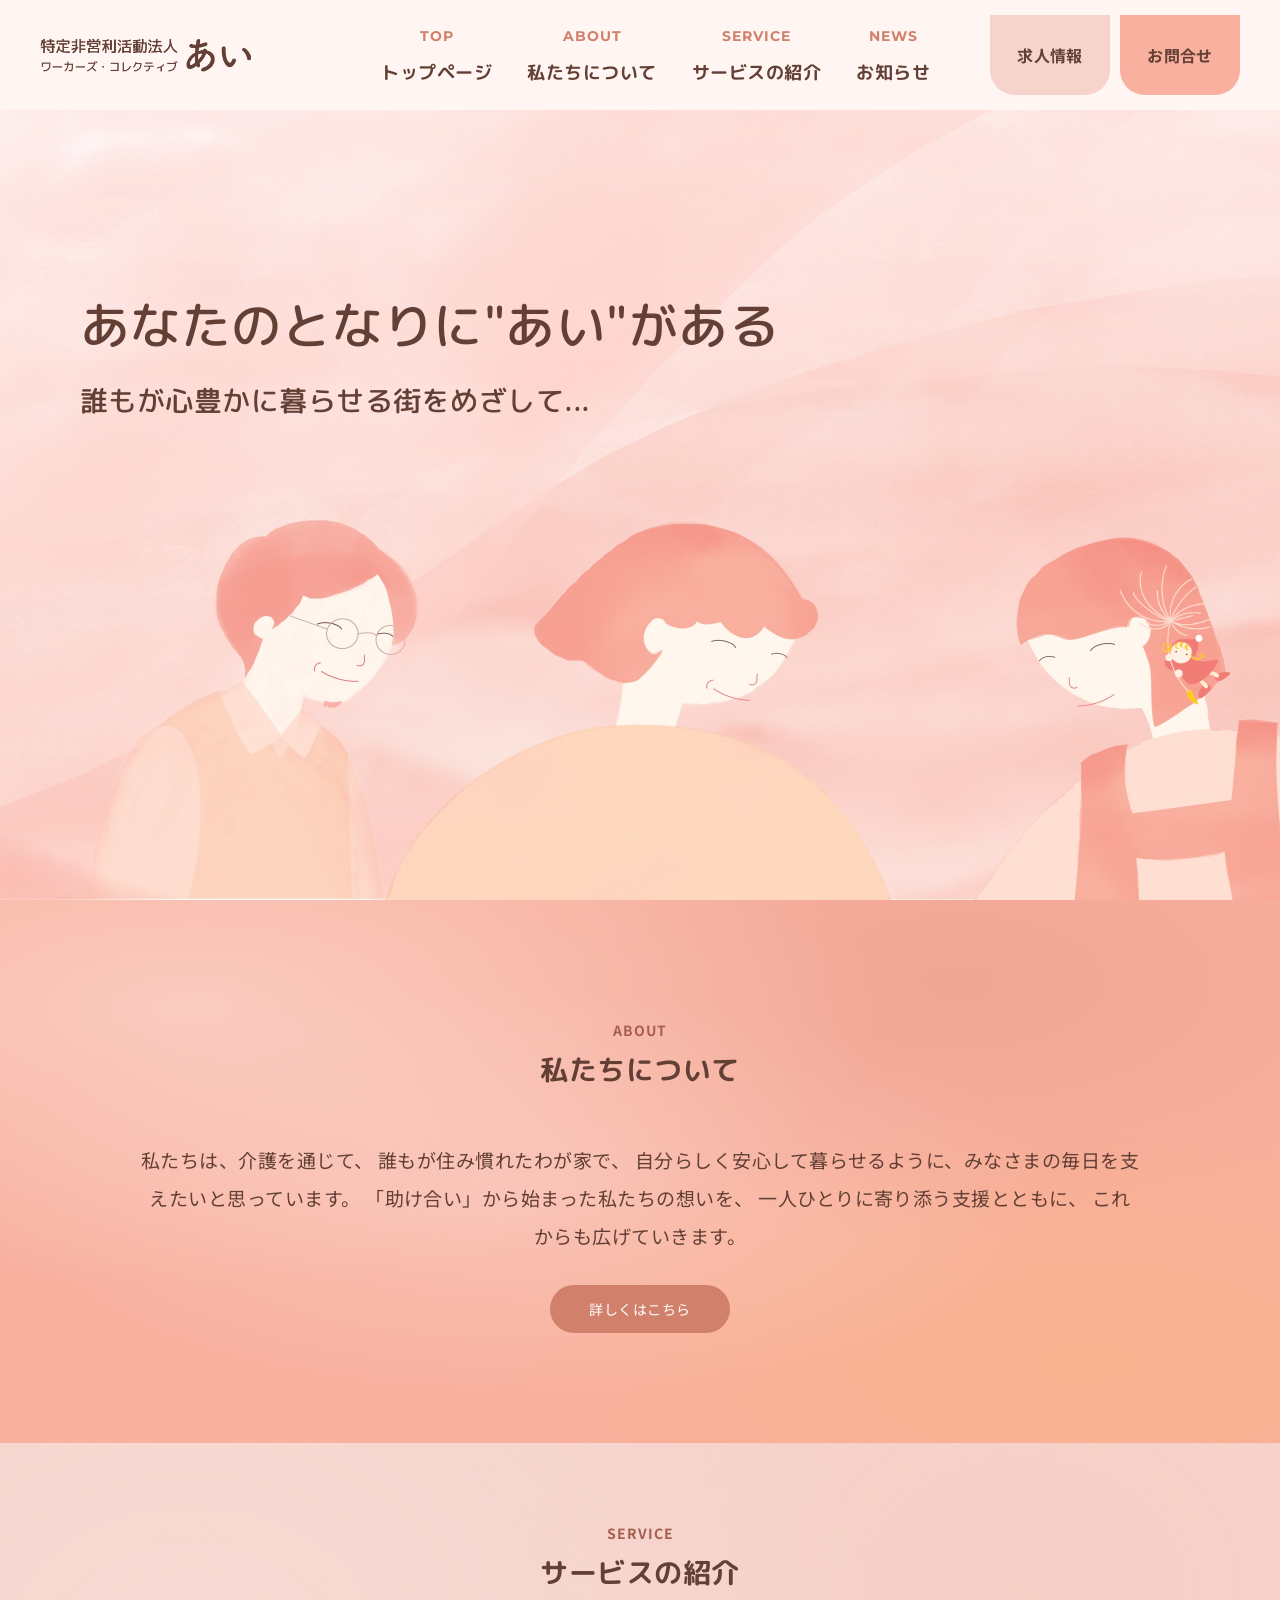
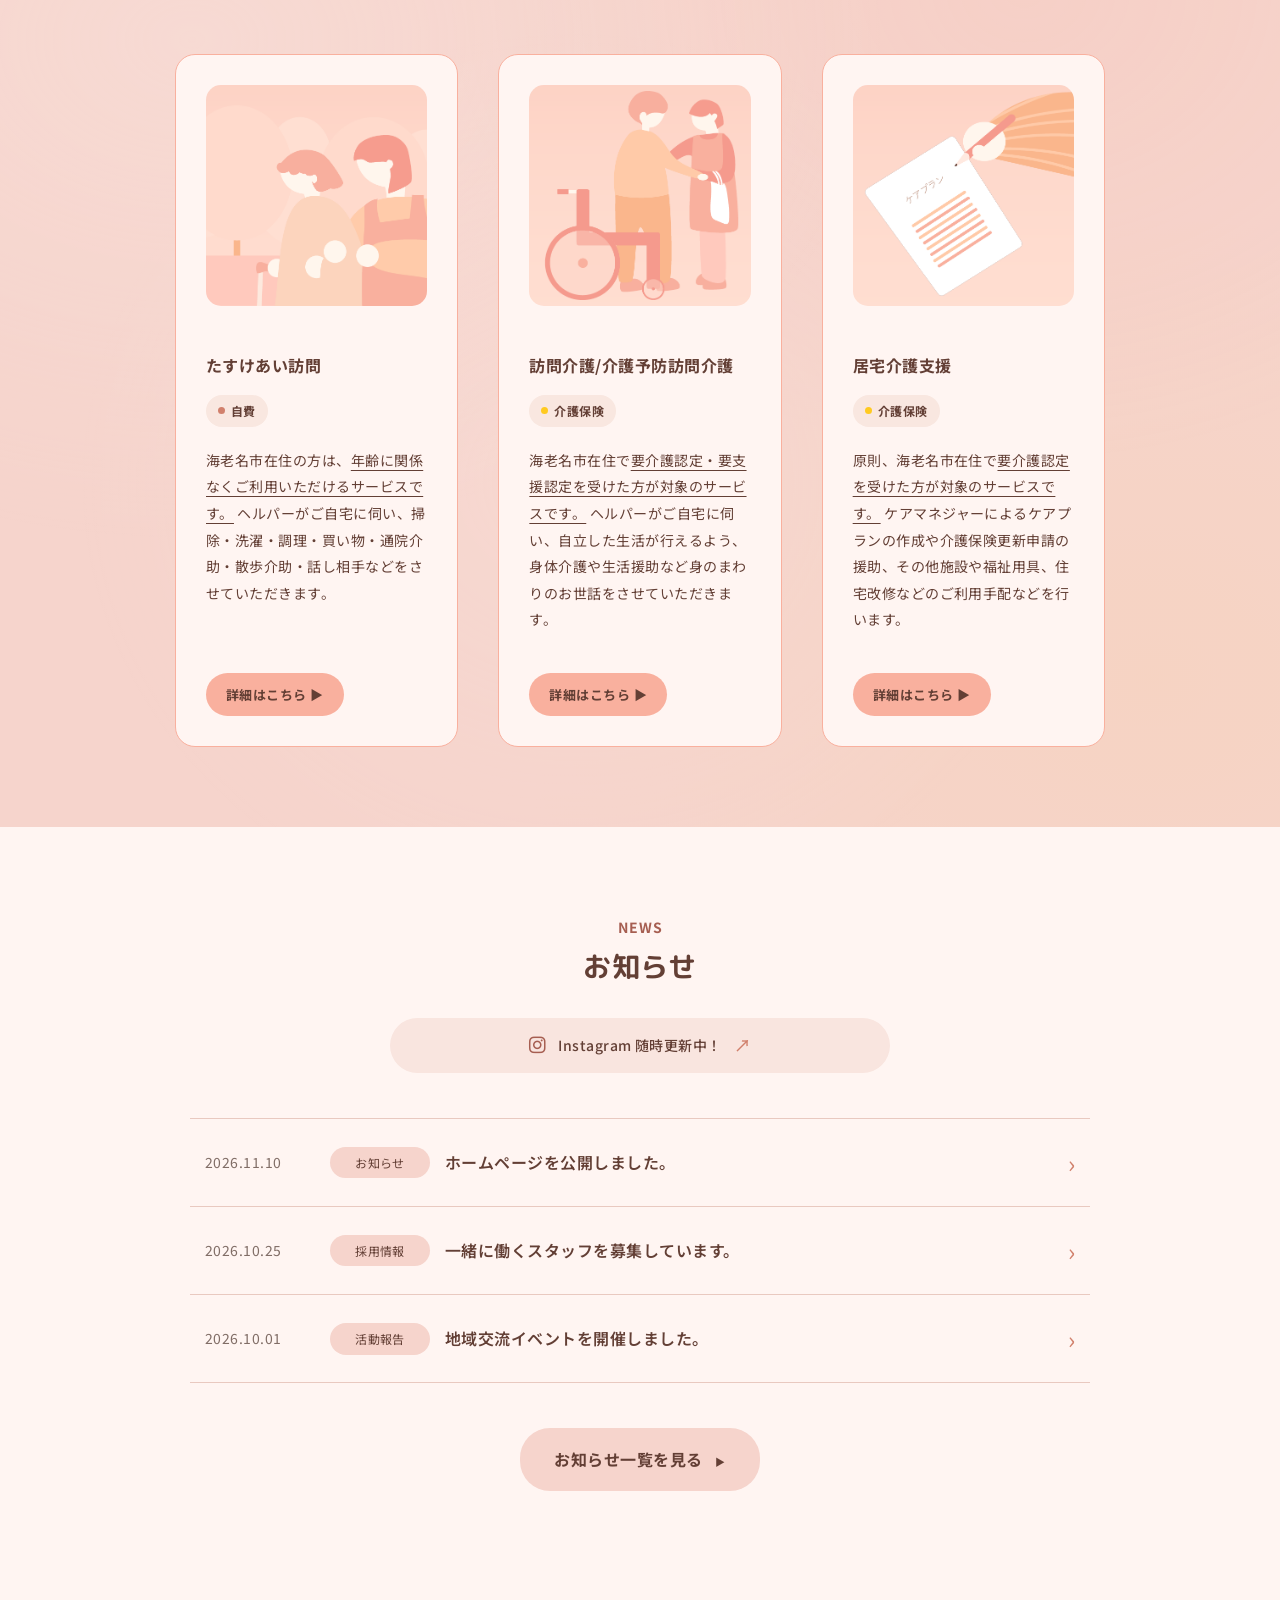
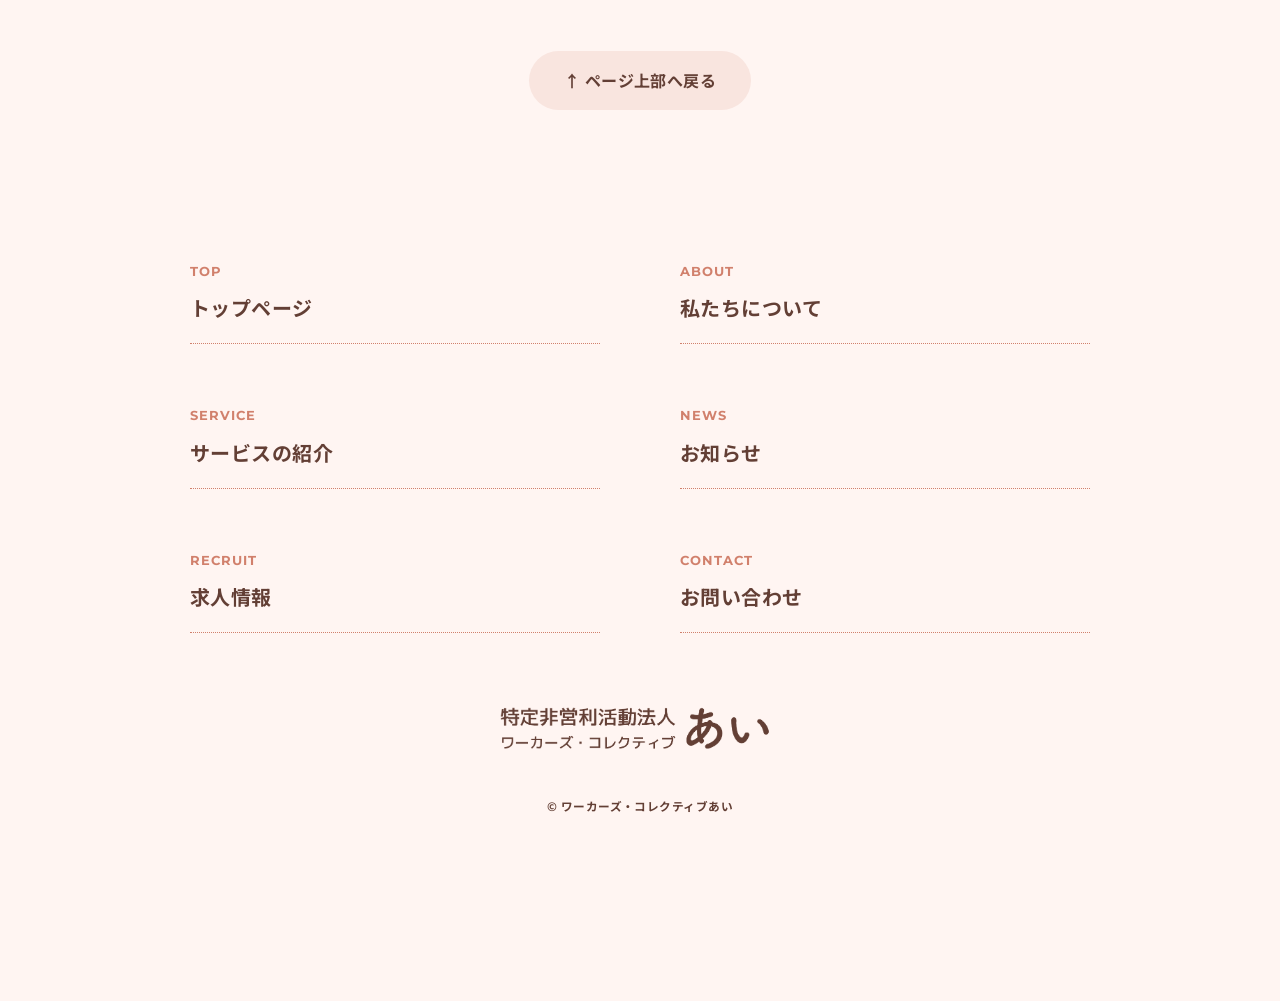
==== commit df499467: "11280617" ====
--- a/index.html
+++ b/index.html
@@ -89,7 +89,7 @@
             </a>
 
             <a href="./contact.html" class="header-action contact">
-                お問い合わせ
+                お問合せ
             </a>
 
             <!-- スマホ用MENUボタン -->
@@ -169,7 +169,7 @@
 <dd>
   海老名市在住の方は、<span class="underline-text">年齢に関係なくご利用いただけるサービスです。</span>
 
-  ヘルパーがご自宅に伺い、掃除・洗濯・調理・買い物・通院介助・散歩介助・話し相手などをさせていただきます。認定対象外の病気・病弱でお困りの方、障がいをお持ちの方でも、ご利用可能です。
+  ヘルパーがご自宅に伺い、掃除・洗濯・調理・買い物・通院介助・散歩介助・話し相手などをさせていただきます。
                         </dd>
                     </dl>
 
@@ -295,7 +295,7 @@
 
 <!-- TOPへ戻るボタン -->
 <div class="page-top">
-    <a href="#top">
+    <a href="#" aria-label="ページ上部へ戻る">
          ↑ ページ上部へ戻る
     </a>
 </div>
--- a/css/common.css
+++ b/css/common.css
@@ -739,3 +739,45 @@
     font-size: 12px;
   }
 }
+
+
+/* =========================
+   2026-11 readability refinements
+   Shared accessible type + subtitle color
+========================= */
+:root {
+  --color-subtitle: #A65E51;
+}
+
+body {
+  font-size: 16px;
+}
+
+/* Shared English section subtitles */
+.section-en,
+.about-hero-en {
+  color: var(--color-subtitle);
+}
+
+/* Mobile contact label: improve legibility and tap area */
+@media (max-width: 1100px) {
+  .header-action.contact {
+    font-size: 12px;
+    font-weight: 700;
+    line-height: 1.35;
+  }
+}
+
+/* Back-to-top link: larger readable text and comfortable touch target */
+.page-top a {
+  font-size: 16px;
+  font-weight: 700;
+  min-height: 48px;
+}
+
+@media (max-width: 768px) {
+  .page-top a {
+    font-size: 15px;
+    min-height: 48px;
+  }
+}
--- a/css/index.css
+++ b/css/index.css
@@ -774,3 +774,76 @@
         animation: none;
     }
 }
+
+
+/* =========================
+   2026-11 mobile/readability refinements
+========================= */
+
+/* NEWS title matches the archive page more closely */
+.news-title {
+    font-size: 16px;
+    font-weight: 600;
+    line-height: 1.8;
+}
+
+/* Readable "view all news" action */
+.news-more a {
+    font-size: 16px;
+    font-weight: 700;
+    min-height: 48px;
+    box-sizing: border-box;
+}
+
+/* Larger mobile service illustrations with more breathing room */
+@media (max-width: 767px) {
+    .service-card {
+        padding: 28px 22px;
+    }
+
+    .service-card img {
+        max-width: 250px;
+        margin: 20px auto 18px;
+    }
+
+    .service-list dd {
+        font-size: 16px;
+        line-height: 1.9;
+    }
+
+    .news-title {
+        font-size: 16px;
+        font-weight: 600;
+    }
+
+    .news-item time {
+        font-size: 14px;
+    }
+
+    .news-category {
+        font-size: 13px;
+    }
+
+    .section-en {
+        font-size: 14px;
+    }
+
+    .news-more a {
+        font-size: 16px;
+    }
+}
+
+.section-en {
+    color: #A65E51;
+}
+
+.concept h1,
+.service h1,
+.news-heading h1 {
+    font-weight: 600;
+}
+
+.first-view-text h1,
+.first-view-text h2 {
+    font-weight: 500;
+}
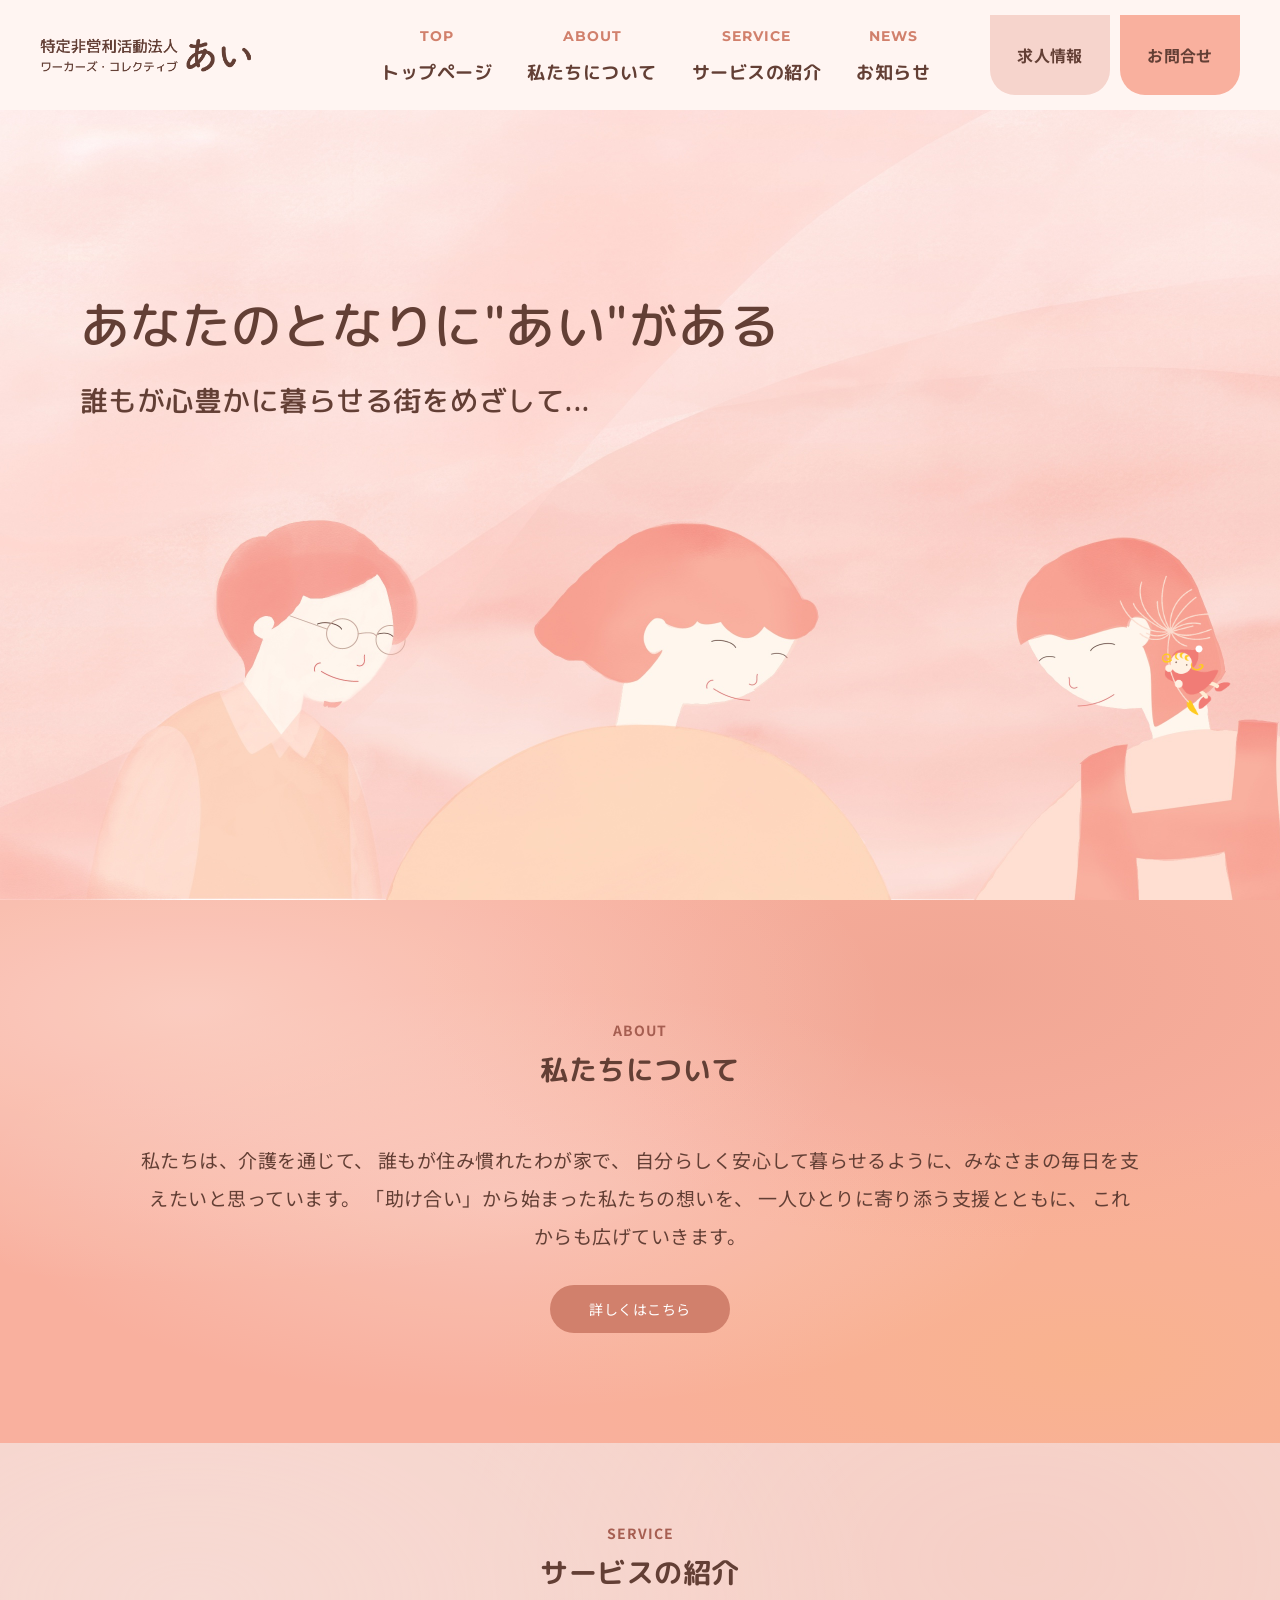
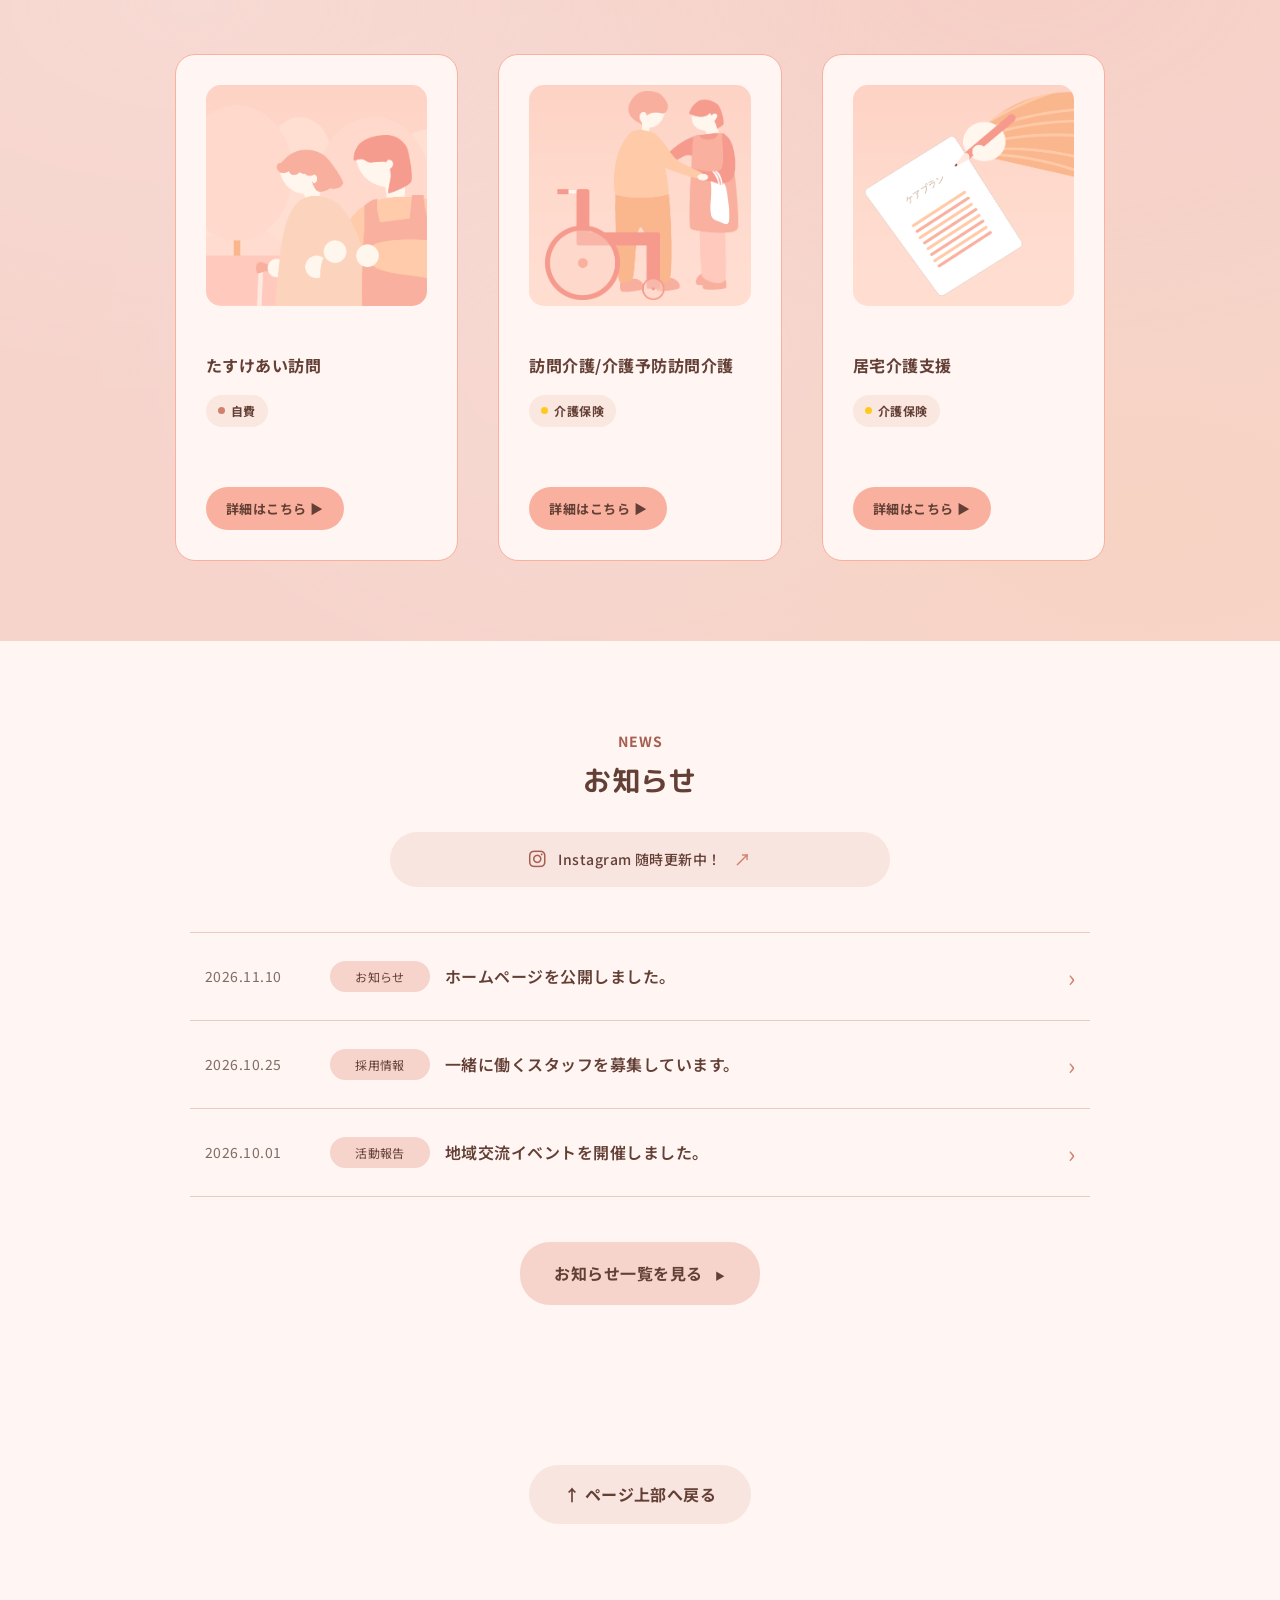
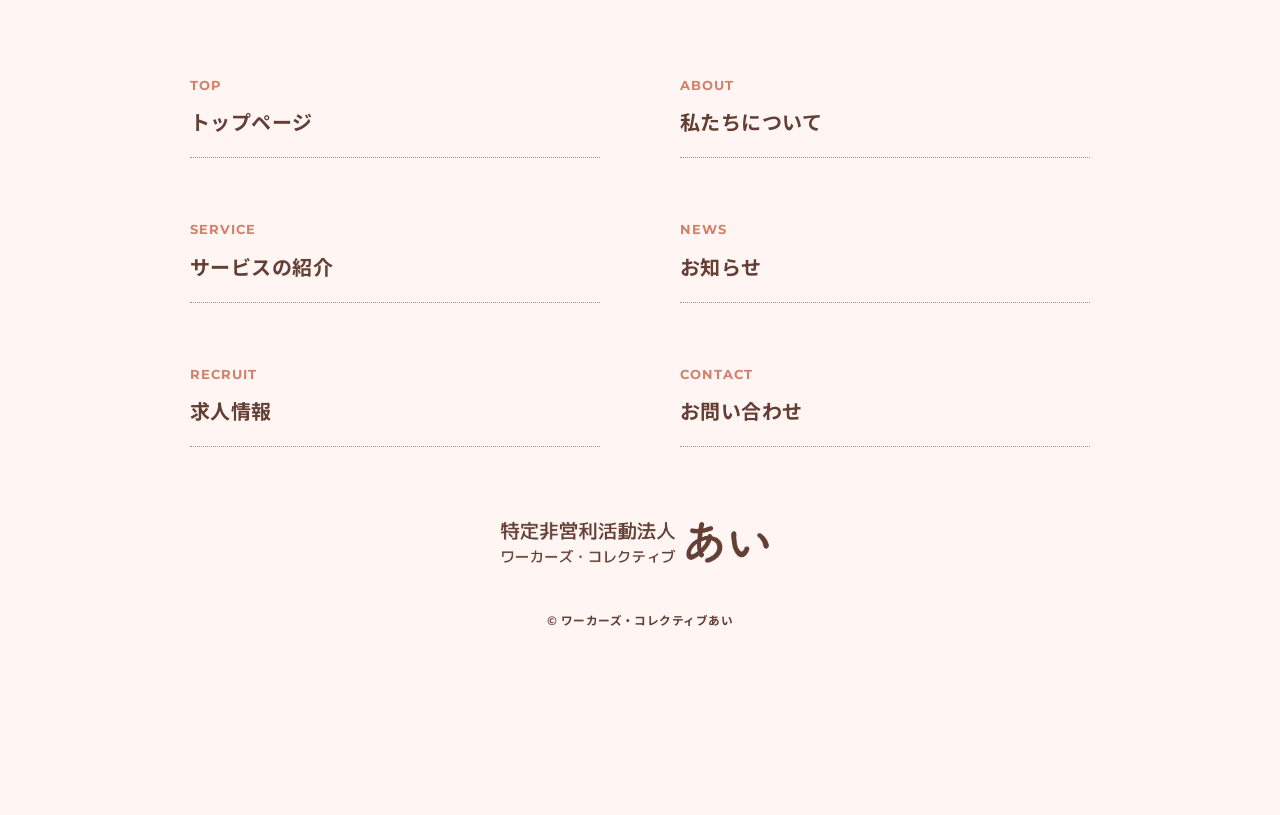
==== commit 078b5eb2: "11280645" ====
--- a/index.html
+++ b/index.html
@@ -167,9 +167,6 @@
                             </span>
 
 <dd>
-  海老名市在住の方は、<span class="underline-text">年齢に関係なくご利用いただけるサービスです。</span>
-
-  ヘルパーがご自宅に伺い、掃除・洗濯・調理・買い物・通院介助・散歩介助・話し相手などをさせていただきます。
                         </dd>
                     </dl>
 
@@ -195,9 +192,6 @@
                             </span>
 
 <dd>
-  海老名市在住で<span class="underline-text">要介護認定・要支援認定を受けた方が対象のサービスです。</span>
-
-  ヘルパーがご自宅に伺い、自立した生活が行えるよう、身体介護や生活援助など身のまわりのお世話をさせていただきます。
 </dd>
                     </dl>
                     <div class="service-more">
@@ -219,10 +213,7 @@
                                 介護保険
                             </span>
 
-                            <dd>原則、海老名市在住で<span
-                                class="underline-text">要介護認定を受けた方が対象のサービスです。</span>
-                            ケアマネジャーによるケアプランの作成や介護保険更新申請の援助、その他施設や福祉用具、住宅改修などのご利用手配などを行います。
-                        </dd>
+                            <dd></dd>
                     </dl>
 <div class="service-more">
     <a href="./service.html">詳細はこちら ▶</a>
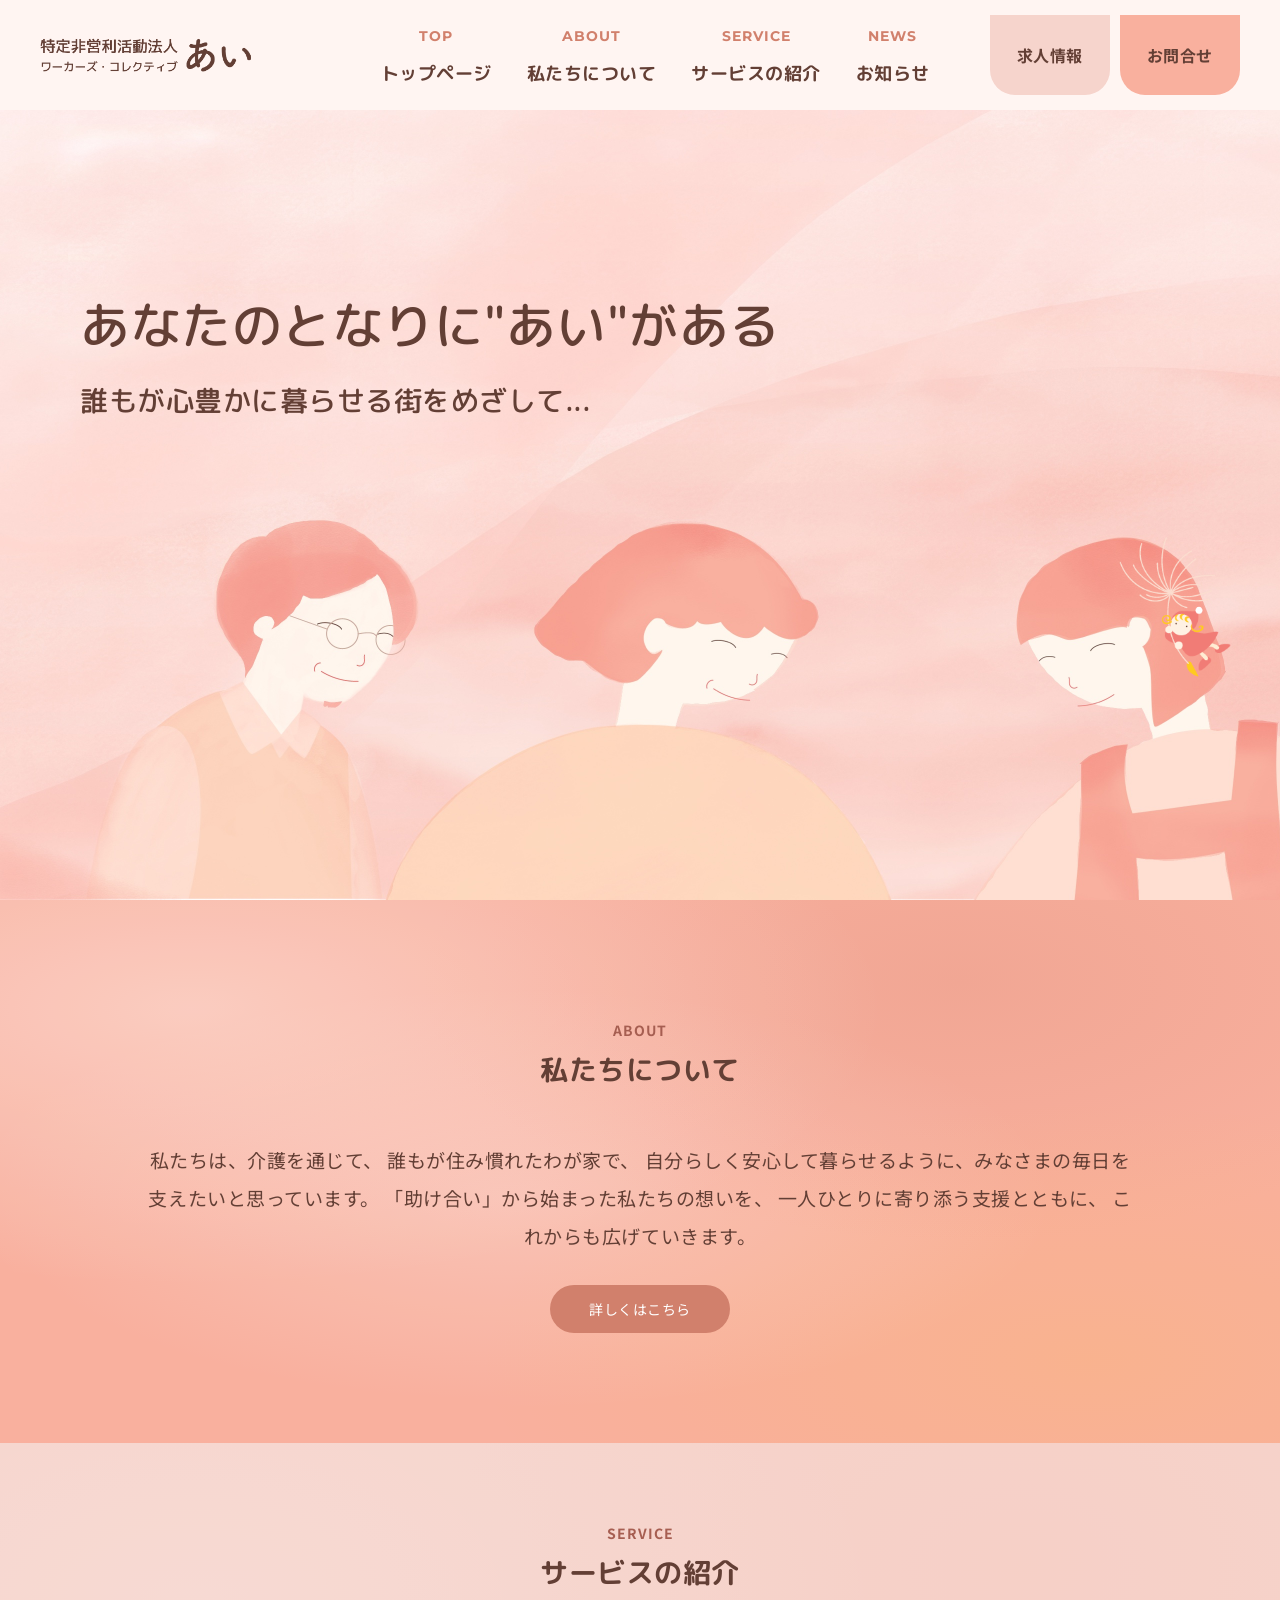
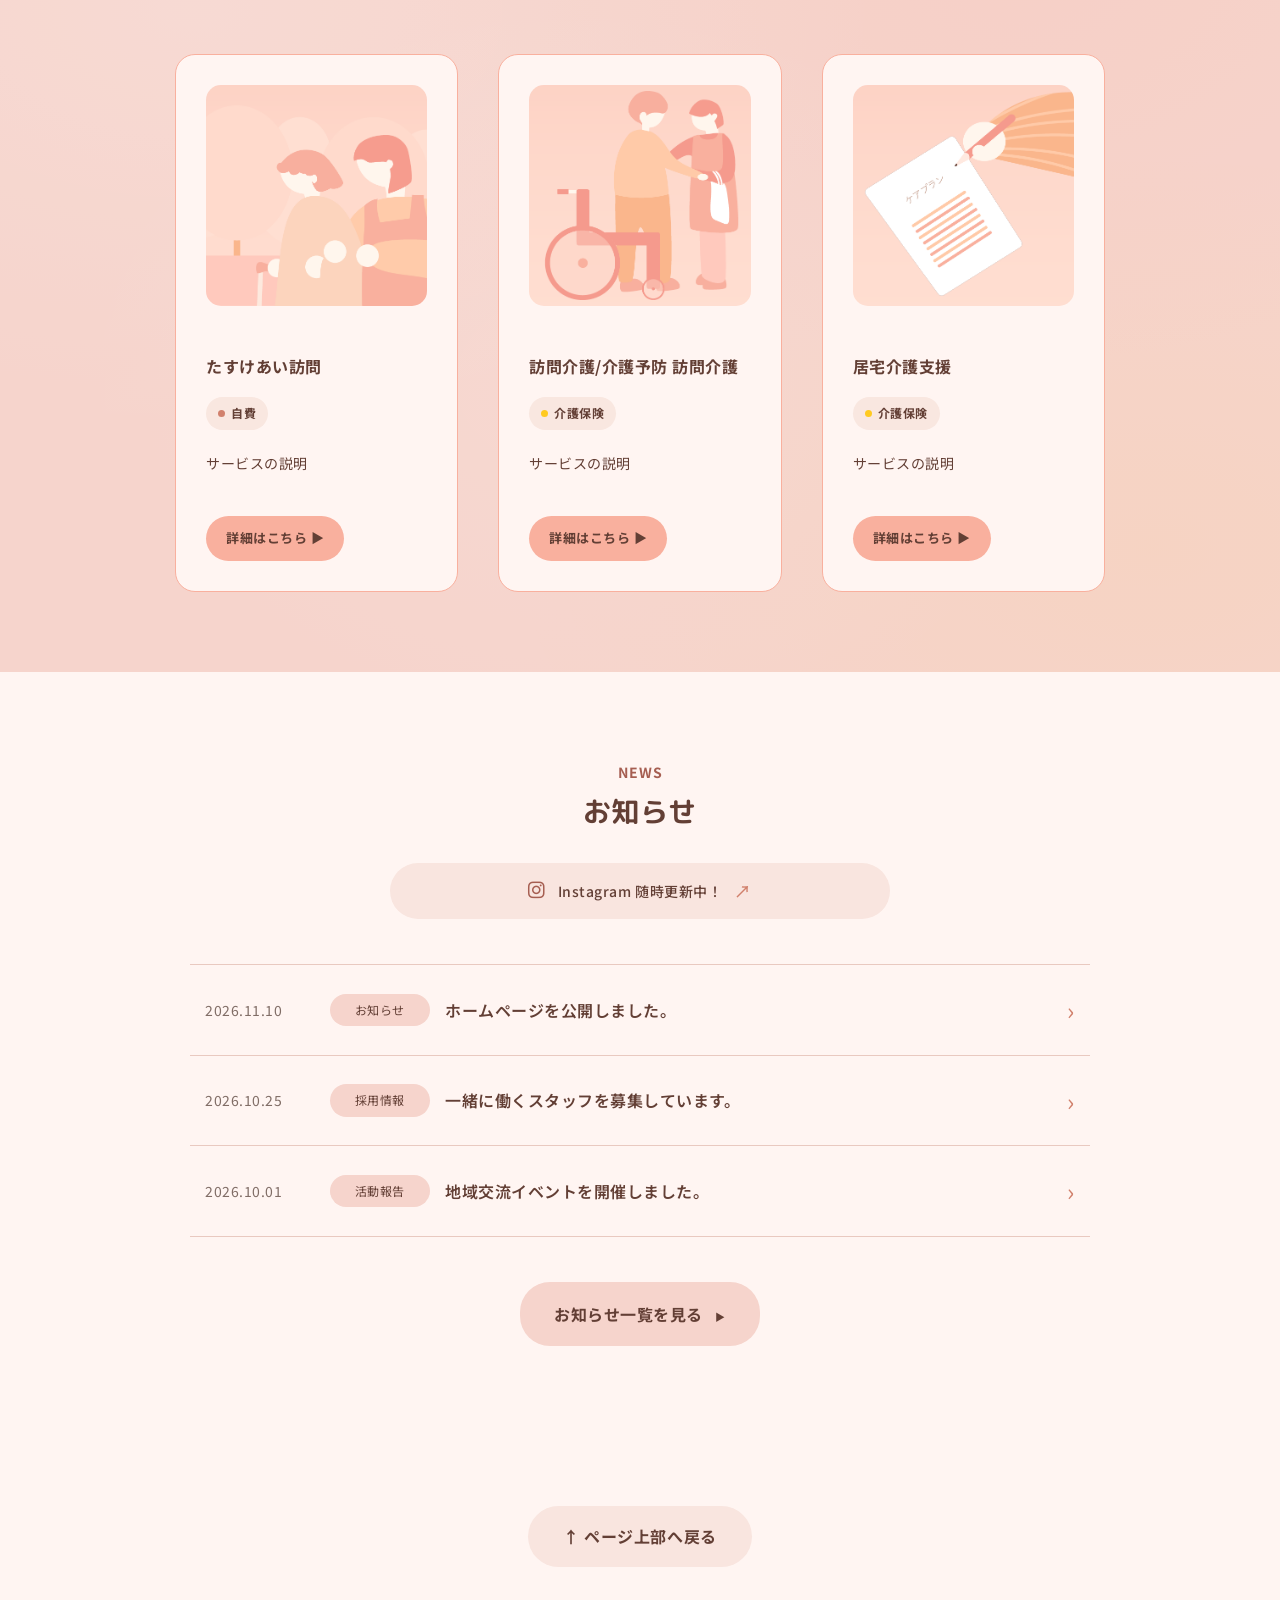
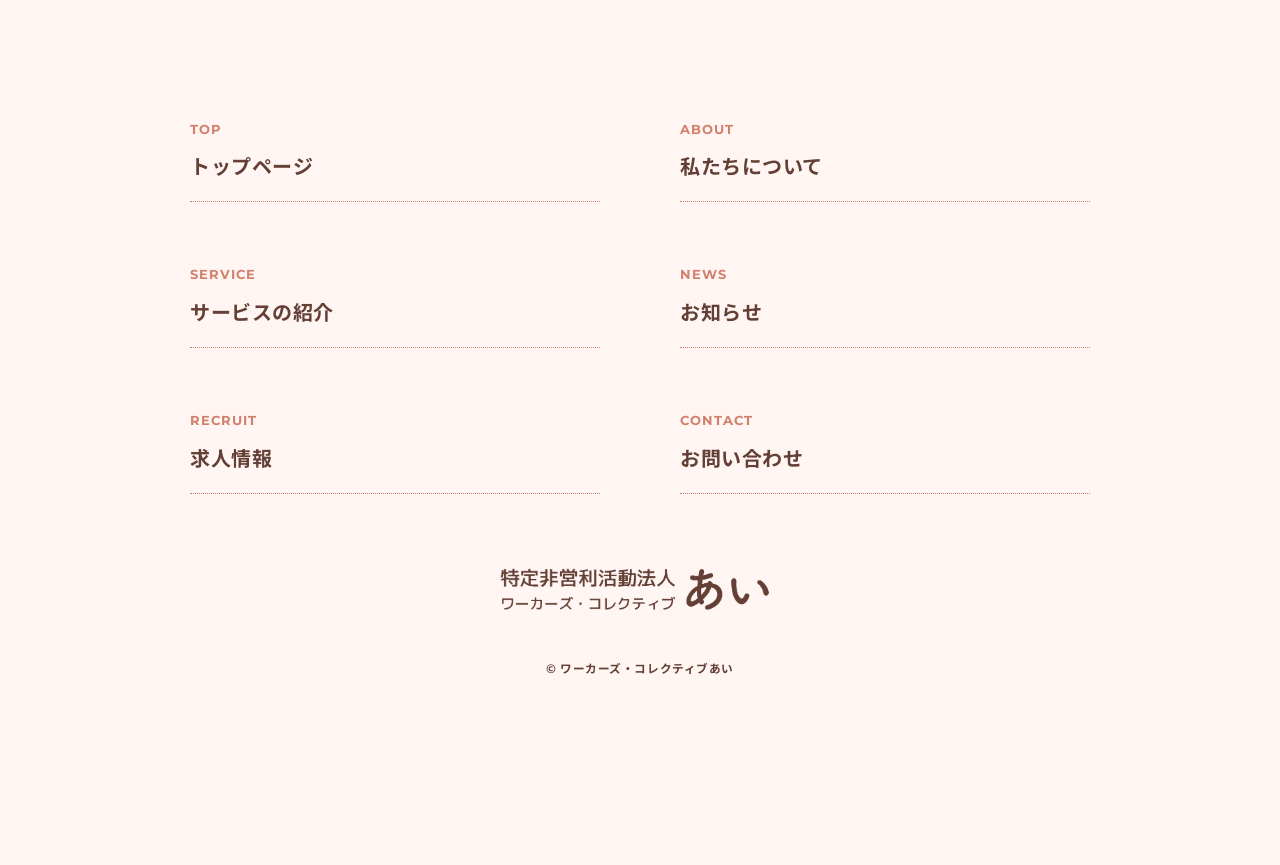
==== commit b0a5c6f7: "11280646" ====
--- a/index.html
+++ b/index.html
@@ -166,7 +166,7 @@
                                 自費
                             </span>
 
-<dd>
+<dd>サービスの説明
                         </dd>
                     </dl>
 
@@ -184,7 +184,7 @@
                     <img src="./images/index/service2.png" alt="訪問介護・介護予防 訪問介護(介護保険)">
                     <dl>
                         <dt class="service-title">
-                            訪問介護/介護予防訪問介護
+                            訪問介護/介護予防 訪問介護
                         </dt>
                                                     <span class="service-badge">
                                 <span class="badge-dot2"></span>
@@ -192,7 +192,7 @@
                             </span>
 
 <dd>
-</dd>
+サービスの説明</dd>
                     </dl>
                     <div class="service-more">
     <a href="./service.html">詳細はこちら ▶</a>
@@ -213,7 +213,7 @@
                                 介護保険
                             </span>
 
-                            <dd></dd>
+                            <dd>サービスの説明</dd>
                     </dl>
 <div class="service-more">
     <a href="./service.html">詳細はこちら ▶</a>
--- a/css/common.css
+++ b/css/common.css
@@ -38,12 +38,12 @@
 
   /* 本文フォント */
   font-family: "Noto Sans JP", sans-serif;
-  font-size: 16px;
+  font-size: 17px;
   font-weight: 400;
 
   /* 読みやすさ */
   letter-spacing: 0.03em;
-  line-height: 1.8;
+  line-height: 1.9;
 }
 
 img {
@@ -781,3 +781,20 @@
     min-height: 48px;
   }
 }
+
+
+/* =========================
+   全ページ共通：本文の読みやすさ
+   PC 17px / スマートフォン 18px
+========================= */
+body {
+  font-size: 17px;
+  line-height: 1.9;
+}
+
+@media (max-width: 768px) {
+  body {
+    font-size: 18px;
+    line-height: 1.9;
+  }
+}
--- a/css/index.css
+++ b/css/index.css
@@ -847,3 +847,40 @@
 .first-view-text h2 {
     font-weight: 500;
 }
+
+
+/* 2026-11: TOP「私たちについて」背景の幅を修正
+   背景レイヤーは画面幅いっぱい、文章だけを内側に */
+@media screen and (max-width: 767px) {
+  .concept {
+    width: 100%;
+    margin: 0;
+    padding: 0;
+    overflow: hidden;
+  }
+
+  .concept .concept-inner,
+  .concept .concept-inner.watercolor-bg {
+    width: 100% !important;
+    max-width: none !important;
+    margin: 0 !important;
+    padding-left: 0 !important;
+    padding-right: 0 !important;
+    box-sizing: border-box !important;
+    border: 0 !important;
+    border-radius: 0 !important;
+    background-color: #F9B09E;
+  }
+
+  .concept .concept-inner::before {
+    inset: 0;
+  }
+
+  .concept .conceptmessage {
+    width: 80% !important;
+    max-width: none !important;
+    margin: 50px auto 0 !important;
+    text-align: left !important;
+    box-sizing: border-box;
+  }
+}
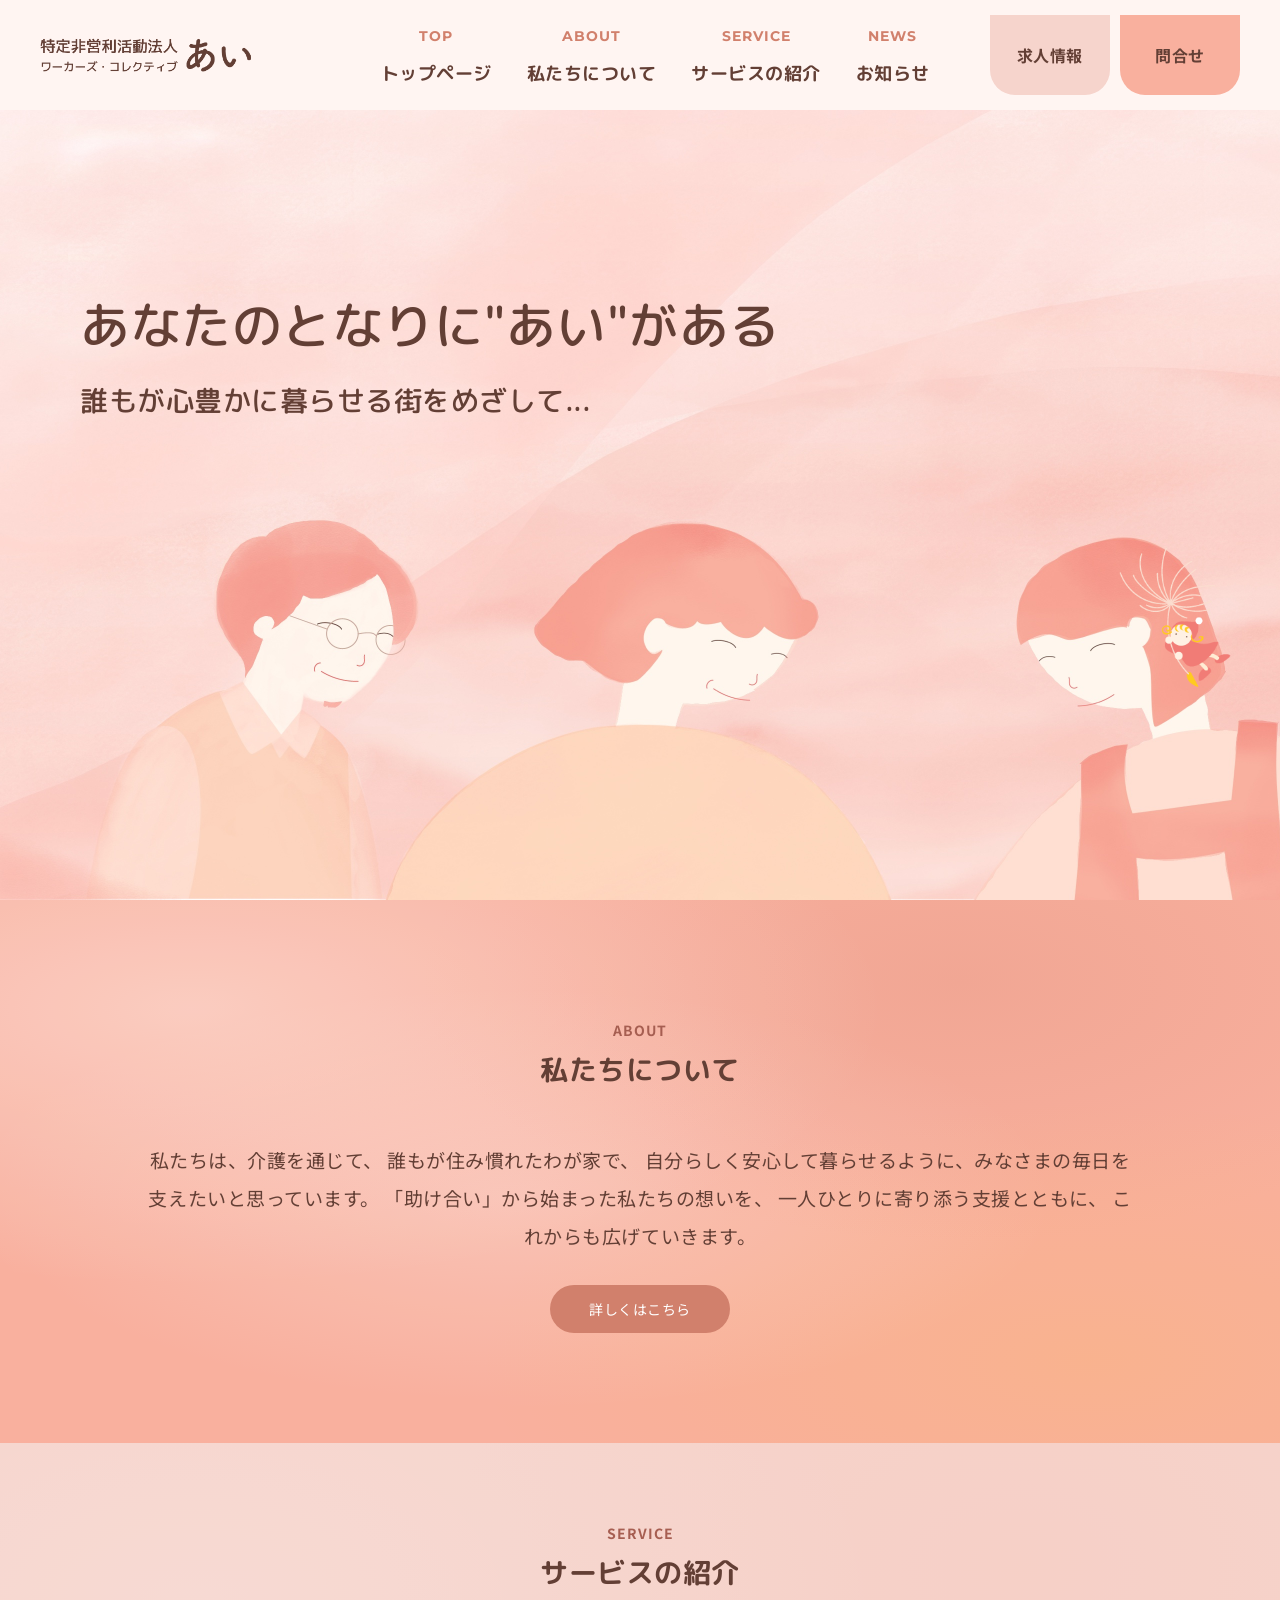
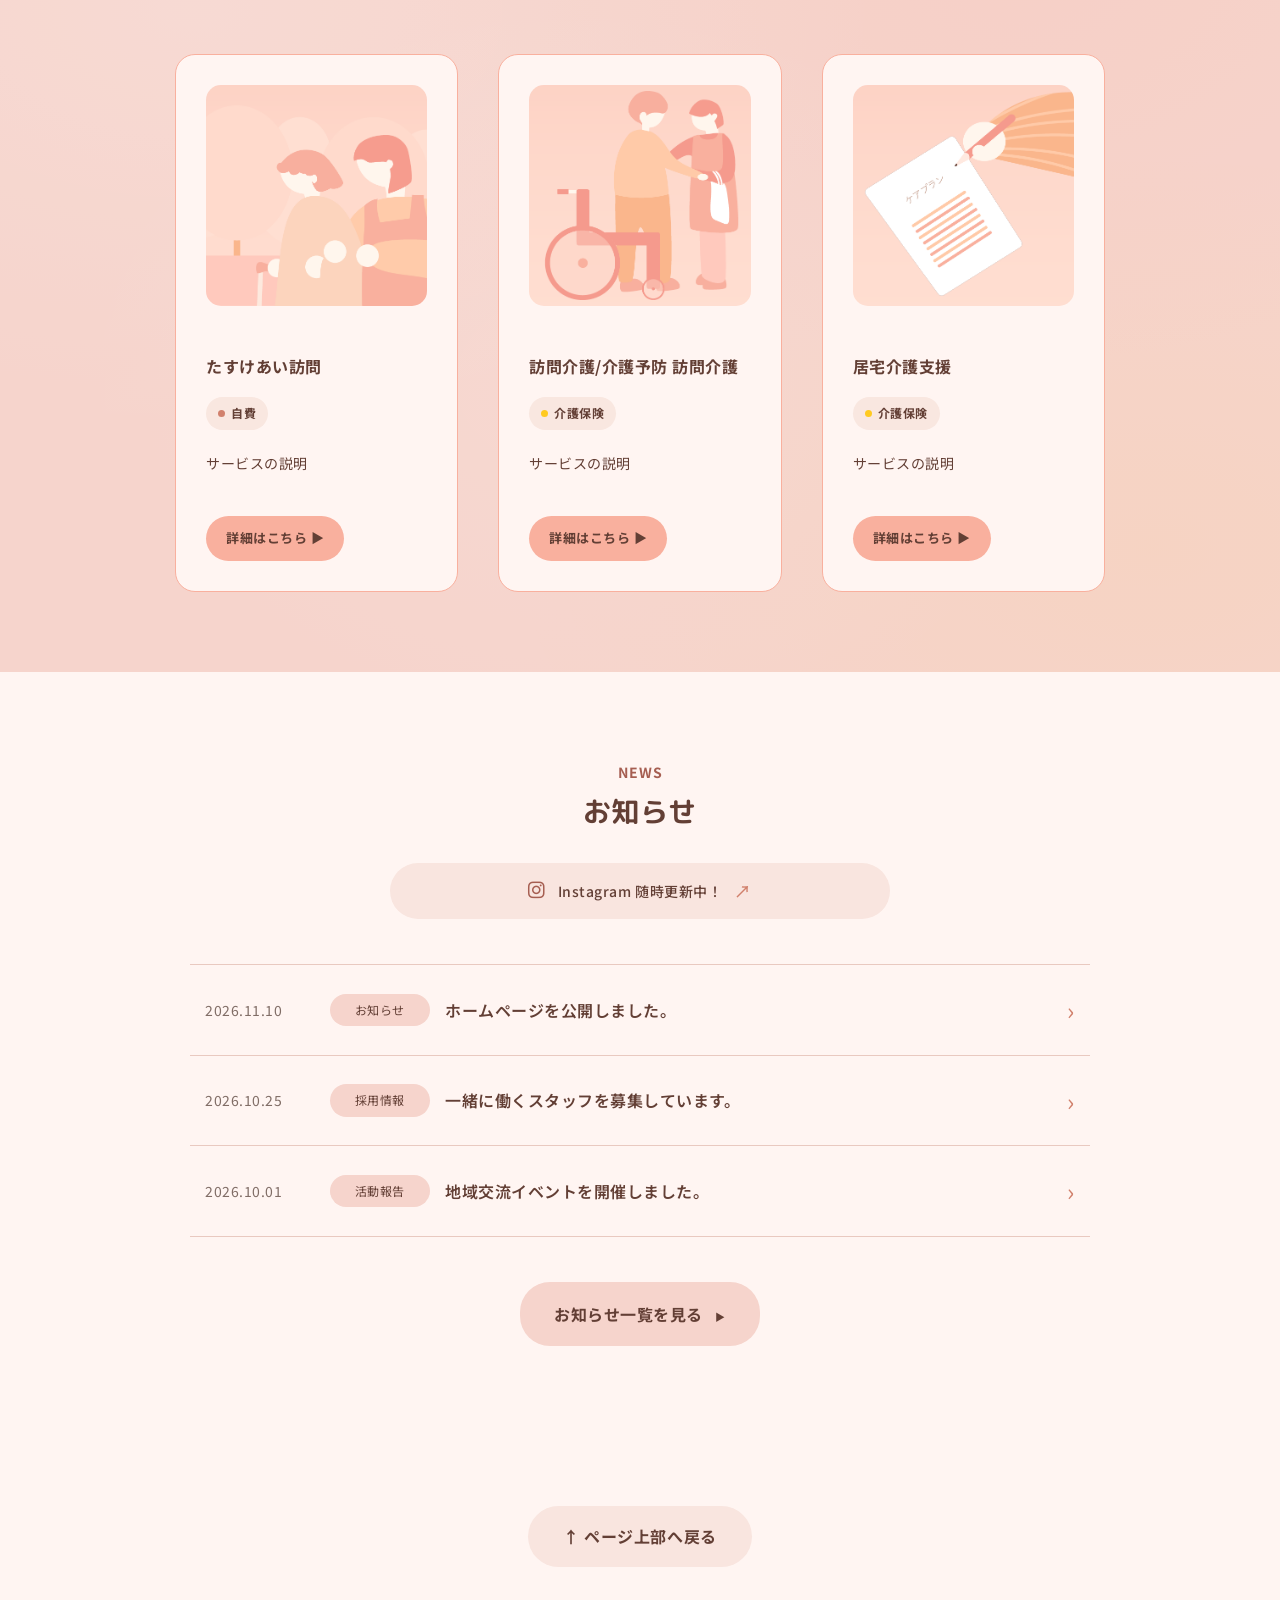
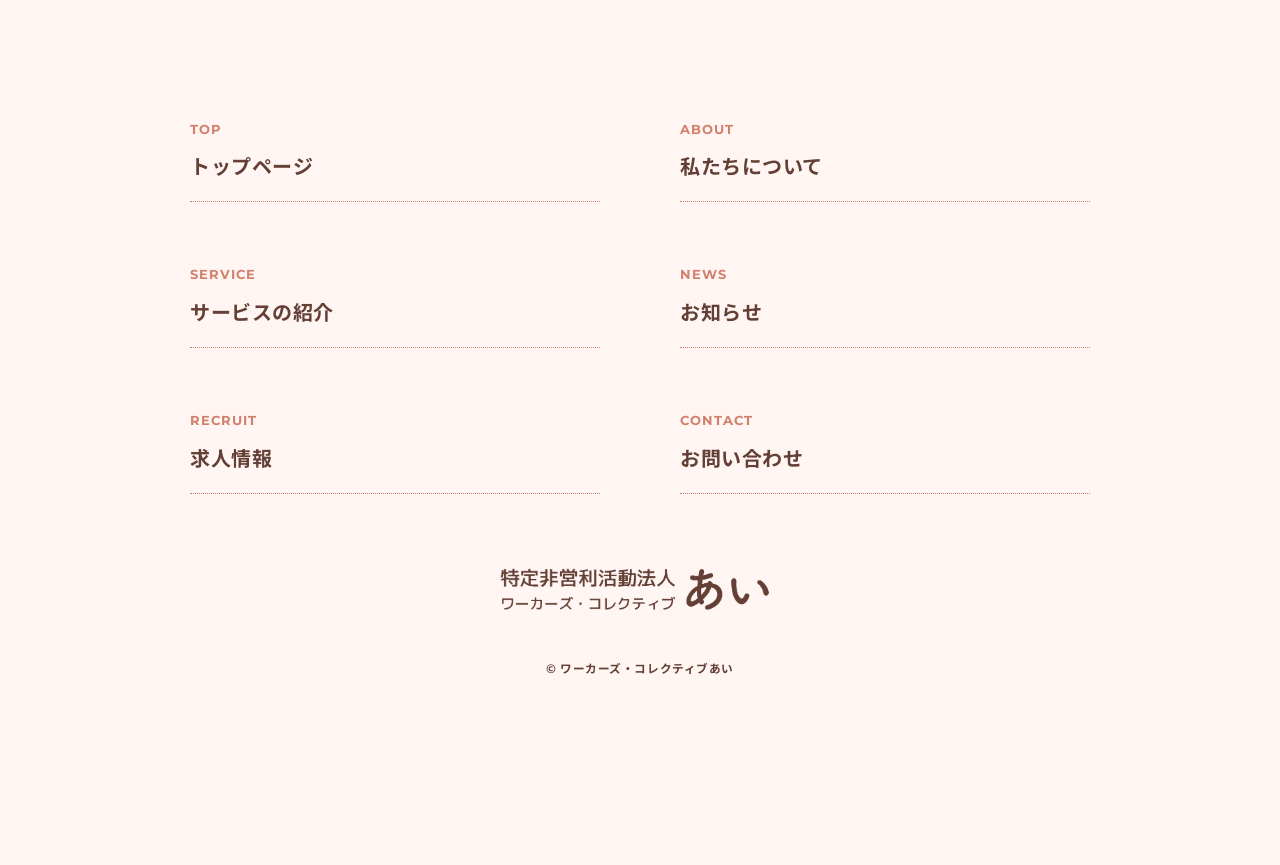
==== commit bdee9133: "11280709" ====
--- a/index.html
+++ b/index.html
@@ -89,7 +89,7 @@
             </a>
 
             <a href="./contact.html" class="header-action contact">
-                お問合せ
+                問合せ
             </a>
 
             <!-- スマホ用MENUボタン -->
--- a/css/index.css
+++ b/css/index.css
@@ -849,38 +849,14 @@
 }
 
 
-/* 2026-11: TOP「私たちについて」背景の幅を修正
-   背景レイヤーは画面幅いっぱい、文章だけを内側に */
-@media screen and (max-width: 767px) {
-  .concept {
-    width: 100%;
-    margin: 0;
-    padding: 0;
-    overflow: hidden;
-  }
-
-  .concept .concept-inner,
-  .concept .concept-inner.watercolor-bg {
-    width: 100% !important;
-    max-width: none !important;
-    margin: 0 !important;
-    padding-left: 0 !important;
-    padding-right: 0 !important;
-    box-sizing: border-box !important;
-    border: 0 !important;
-    border-radius: 0 !important;
-    background-color: #F9B09E;
-  }
-
-  .concept .concept-inner::before {
-    inset: 0;
-  }
-
-  .concept .conceptmessage {
-    width: 80% !important;
-    max-width: none !important;
-    margin: 50px auto 0 !important;
-    text-align: left !important;
+
+/* Mobile: center the concept text block and balance its side margins */
+@media (max-width: 800px) {
+  .conceptmessage {
+    width: 80%;
+    max-width: none;
+    margin-left: auto;
+    margin-right: auto;
     box-sizing: border-box;
   }
 }
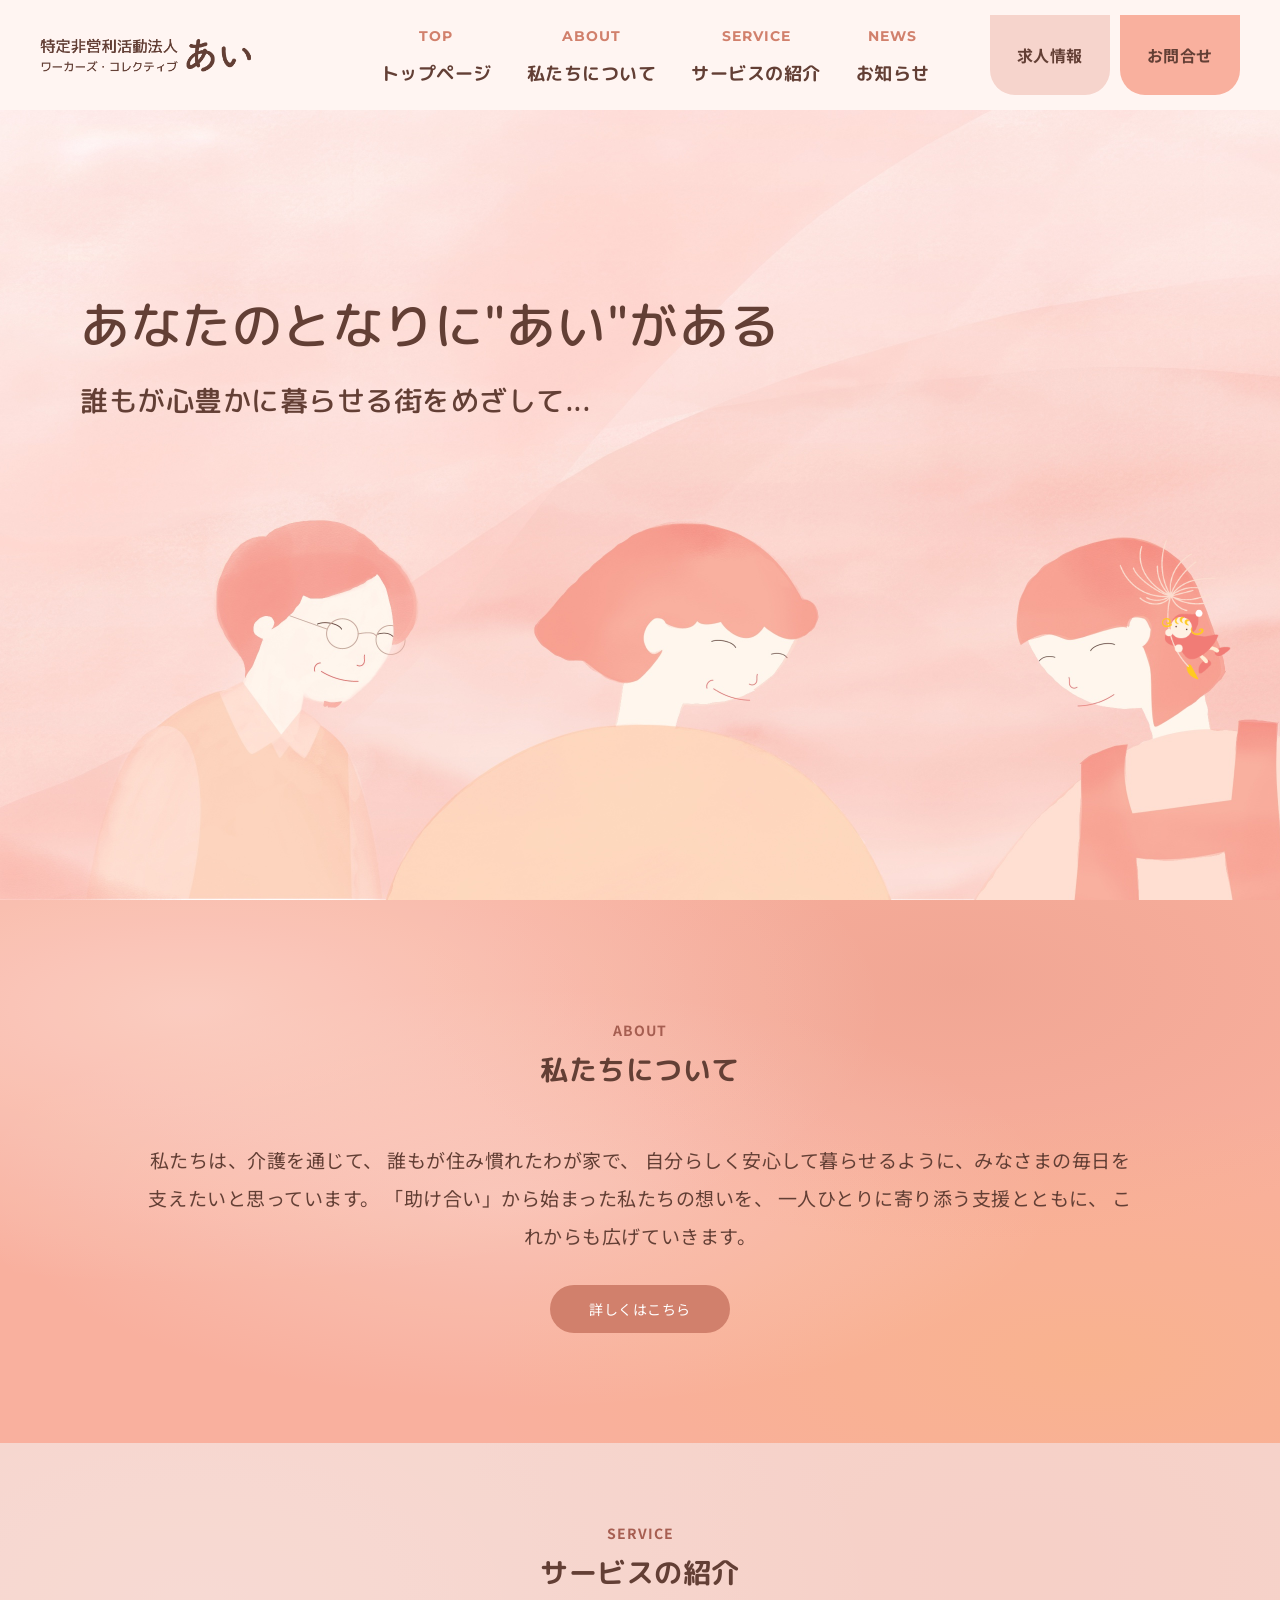
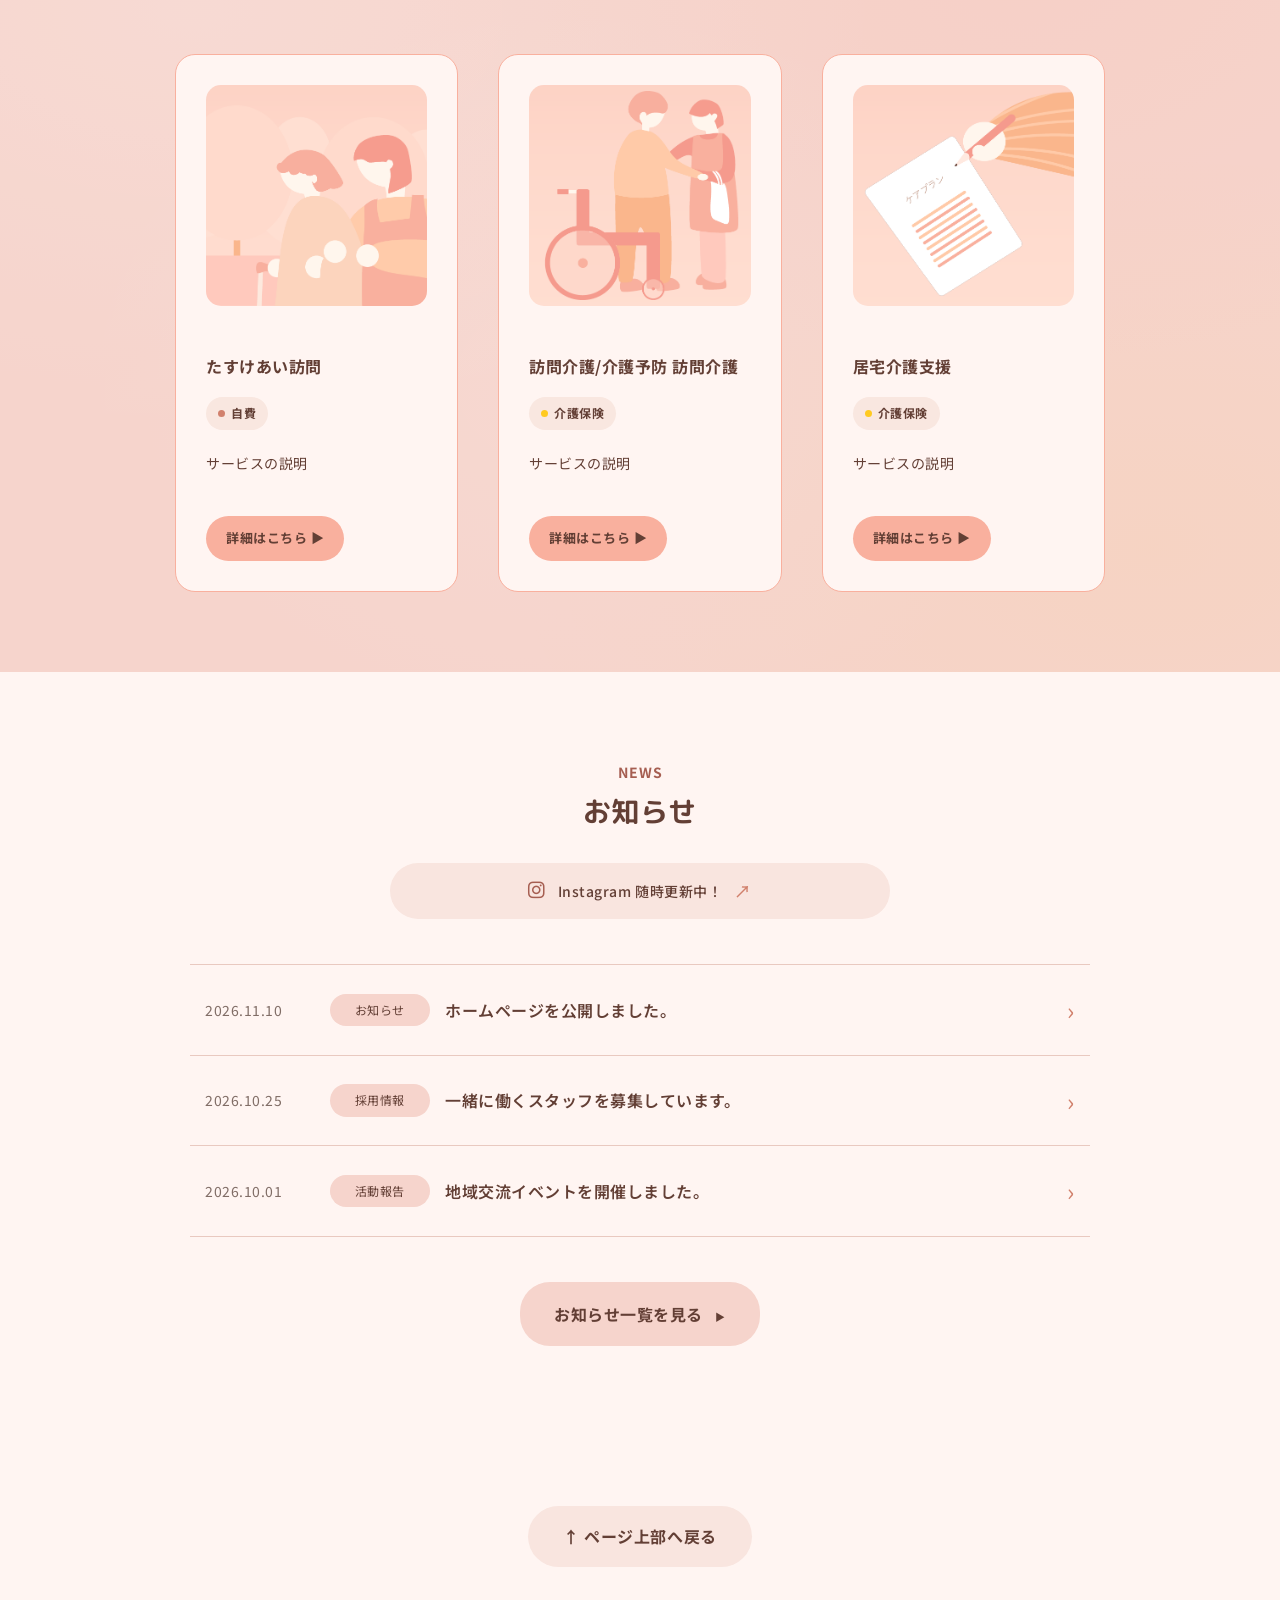
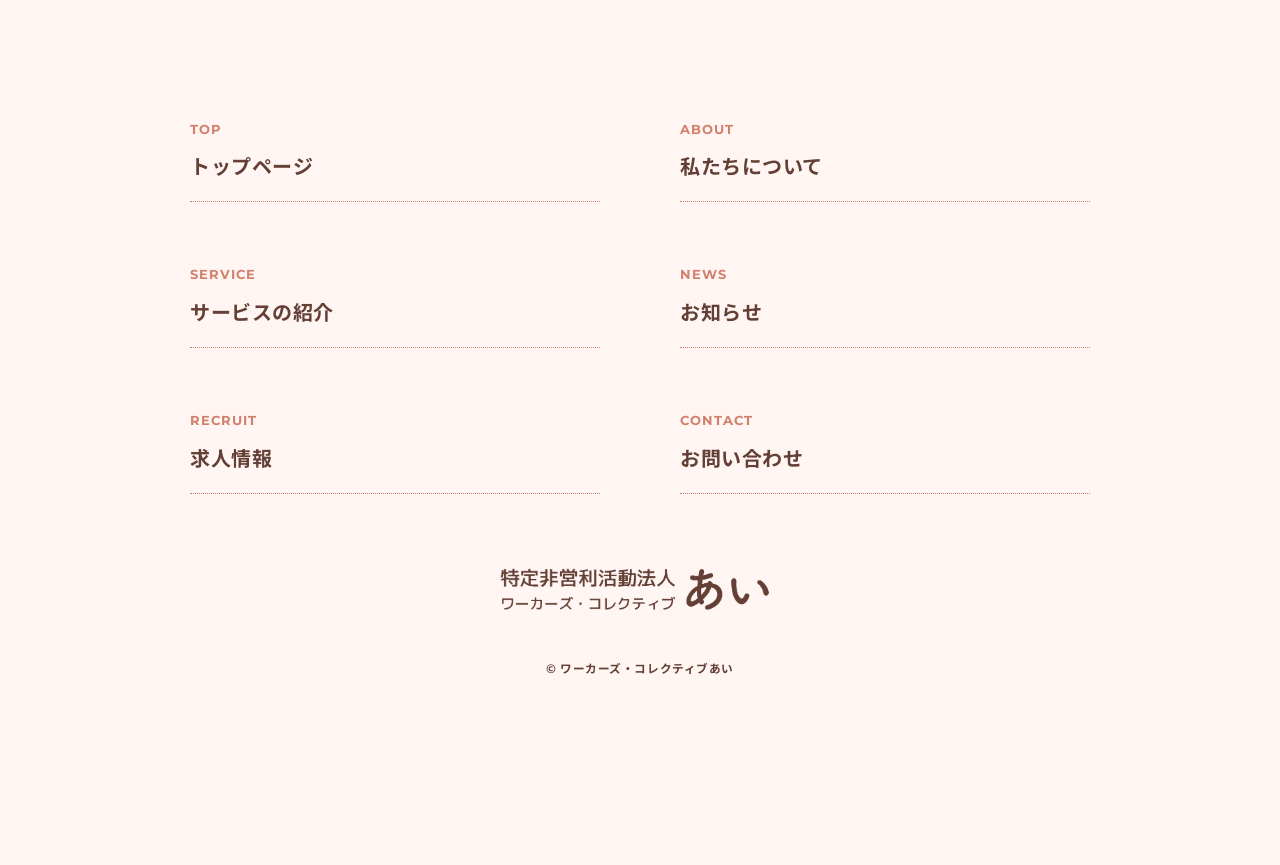
==== commit 3be35eda: "11280733" ====
--- a/index.html
+++ b/index.html
@@ -89,7 +89,7 @@
             </a>
 
             <a href="./contact.html" class="header-action contact">
-                問合せ
+                お問合せ
             </a>
 
             <!-- スマホ用MENUボタン -->
--- a/css/common.css
+++ b/css/common.css
@@ -762,7 +762,7 @@
 /* Mobile contact label: improve legibility and tap area */
 @media (max-width: 1100px) {
   .header-action.contact {
-    font-size: 12px;
+    font-size: 11px;
     font-weight: 700;
     line-height: 1.35;
   }
--- a/css/index.css
+++ b/css/index.css
@@ -860,3 +860,14 @@
     box-sizing: border-box;
   }
 }
+
+/* Mobile: keep the concept introduction at the reference width. */
+@media (max-width: 800px) {
+  .conceptmessage {
+    width: 80vw;
+    max-width: none;
+    margin-left: auto;
+    margin-right: auto;
+    box-sizing: border-box;
+  }
+}
